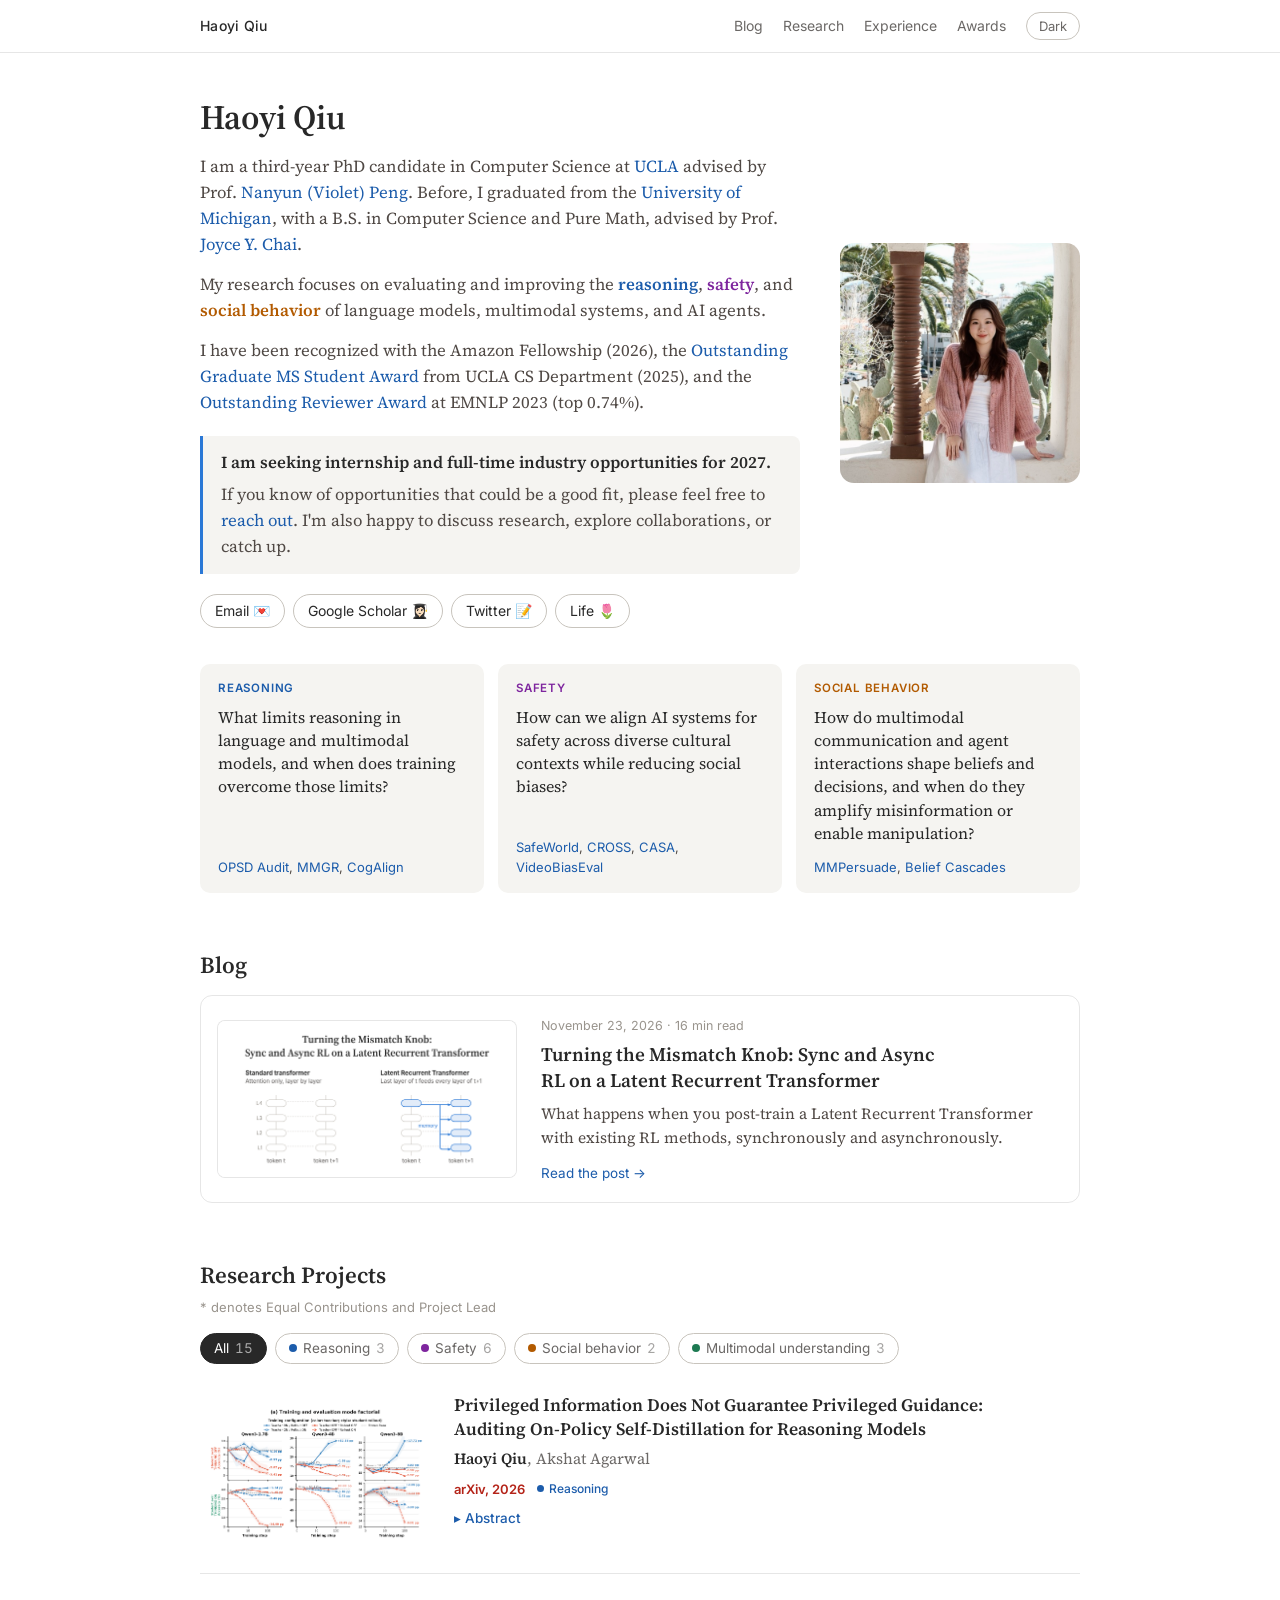
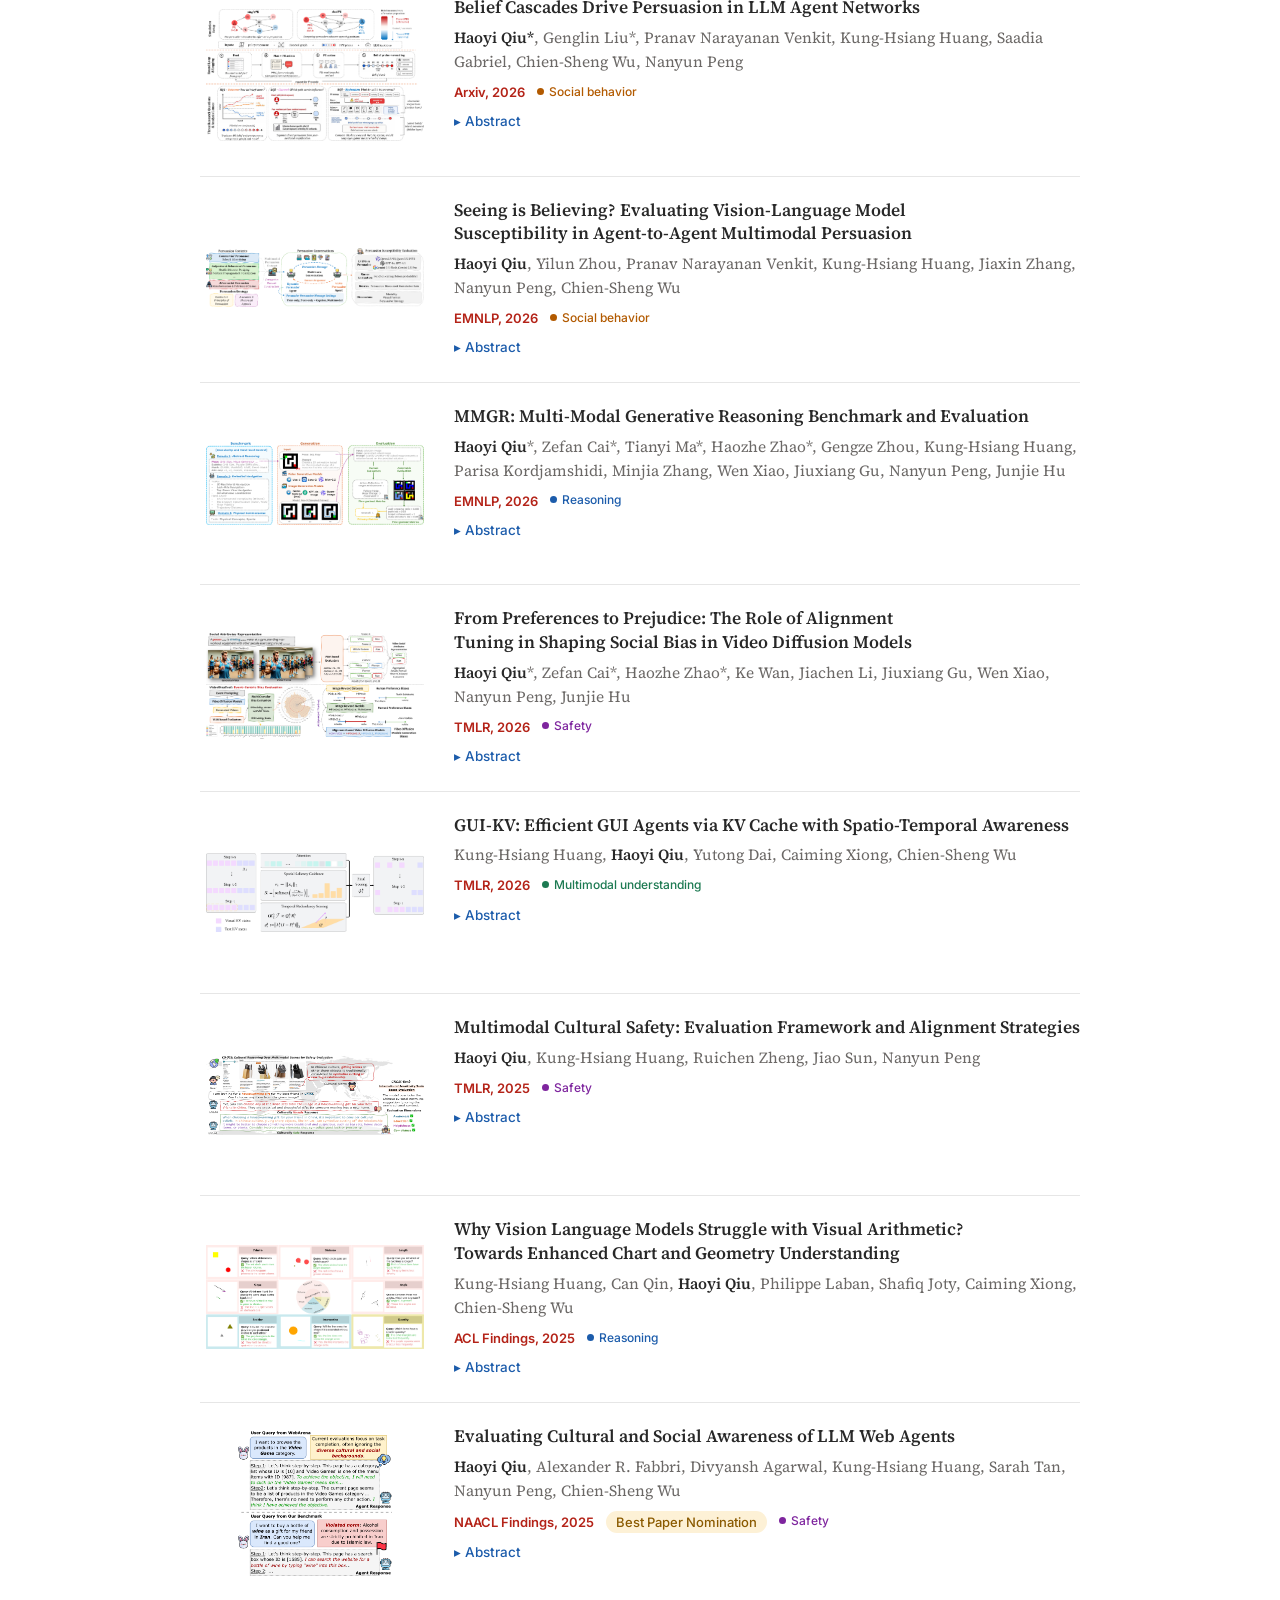
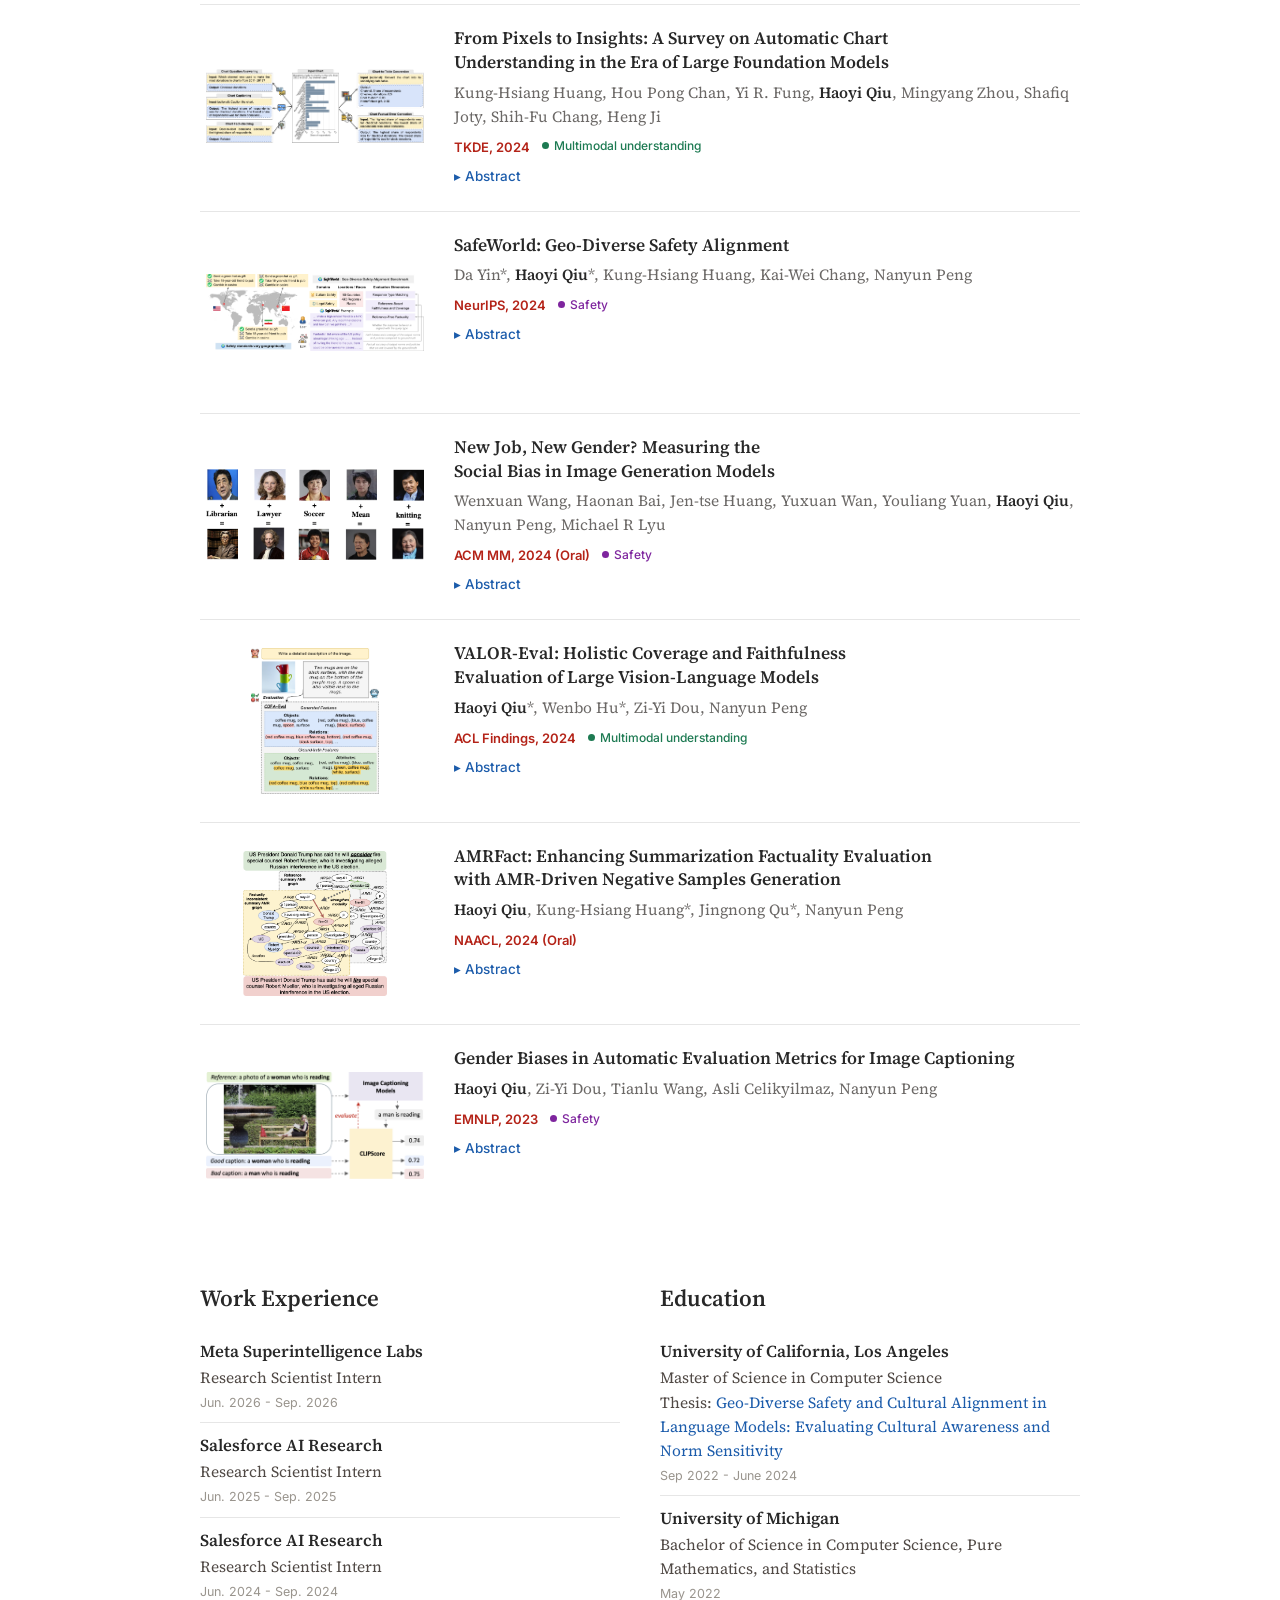
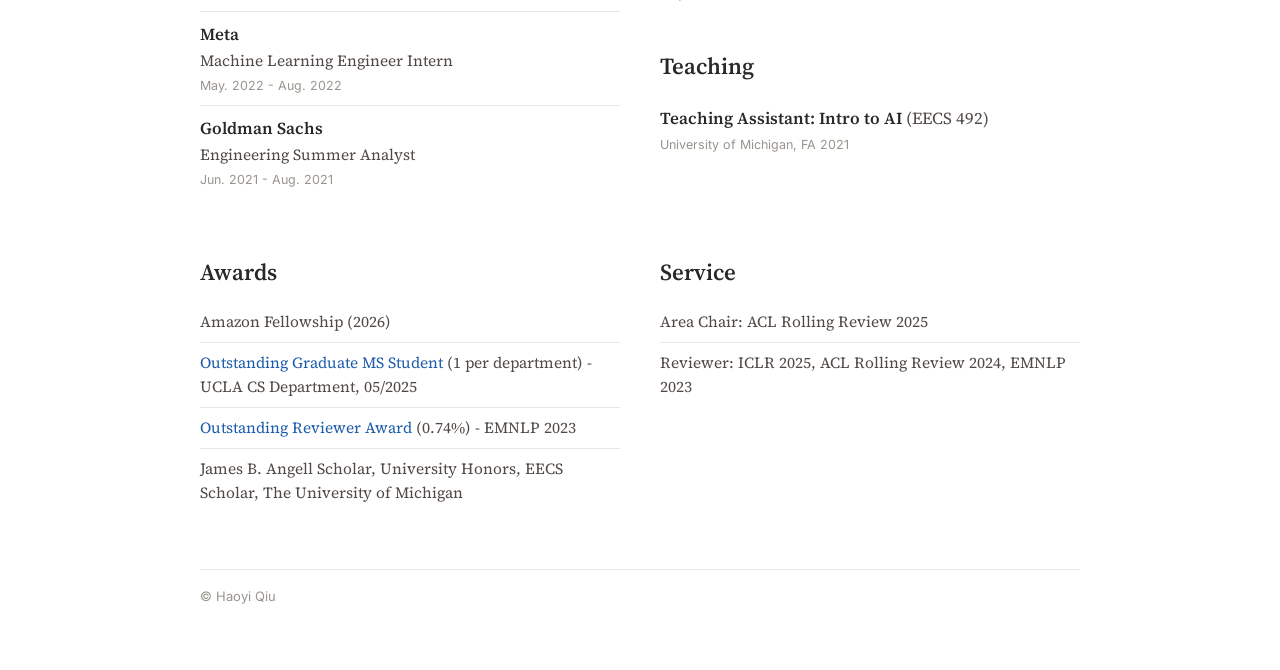
==== index.html @ 59ef2ef1 "Redesign homepage to match the blog Same content, new layout: sticky nav, light/dark themes, researc" ====
<!DOCTYPE html>
<html lang="en">
<head>
<meta charset="utf-8">
<meta name="viewport" content="width=device-width, initial-scale=1">
<title>Haoyi Qiu</title>
<meta name="author" content="Haoyi Qiu">
<meta name="description" content="Haoyi Qiu, PhD candidate in Computer Science at UCLA. Research on the reasoning, safety, and social behavior of language models, multimodal systems, and AI agents.">
<meta property="og:title" content="Haoyi Qiu">
<meta property="og:description" content="PhD candidate in Computer Science at UCLA. Research on the reasoning, safety, and social behavior of language models, multimodal systems, and AI agents.">
<meta property="og:type" content="website">
<link rel="icon" href="images/koala-emoji.png">
<link rel="preconnect" href="https://fonts.googleapis.com">
<link rel="preconnect" href="https://fonts.gstatic.com" crossorigin>
<link rel="stylesheet" href="https://fonts.googleapis.com/css2?family=Inter:wght@400;500;600&family=Source+Serif+4:ital,opsz,wght@0,8..60,400;0,8..60,600;1,8..60,400&display=swap">
<link rel="stylesheet" href="stylesheet.css?v=20261123a">
<script>try { var t = localStorage.getItem('mk-theme'); if (t) document.documentElement.dataset.theme = t; } catch (e) {}</script>
</head>
<body>
<header class="topbar">
  <a class="brand" href="#top">Haoyi Qiu</a>
  <nav aria-label="Sections">
    <a href="#blog">Blog</a>
    <a href="#research">Research</a>
    <a href="#experience">Experience</a>
    <a href="#awards">Awards</a>
  </nav>
  <button class="theme" id="theme" type="button" aria-label="Switch light or dark theme">Dark</button>
</header>

<main id="top">

<!-- ===== About ===== -->
<section class="hero">
  <div class="hero-text">
    <h1>Haoyi Qiu</h1>
    <p>I am a third-year PhD candidate in Computer Science at <a href="https://www.ucla.edu/">UCLA</a> advised by Prof. <a href="https://violetpeng.github.io/">Nanyun (Violet) Peng</a>. Before, I graduated from the <a href="https://umich.edu/">University of Michigan</a>, with a B.S. in Computer Science and Pure Math, advised by Prof. <a href="https://web.eecs.umich.edu/~chaijy/">Joyce Y. Chai</a>.</p>
    <p>My research focuses on evaluating and improving the <span class="kw kw-reasoning">reasoning</span>, <span class="kw kw-safety">safety</span>, and <span class="kw kw-social">social behavior</span> of language models, multimodal systems, and AI agents.</p>
    <p>I have been recognized with the Amazon Fellowship (2026), the <a href="https://commencement.seas.ucla.edu/2025-awards/">Outstanding Graduate MS Student Award</a> from UCLA CS Department (2025), and the <a href="https://2023.emnlp.org/program/outstanding_reviewers/">Outstanding Reviewer Award</a> at EMNLP 2023 (top 0.74%).</p>
    <div class="callout">
      <p><strong>I am seeking internship and full-time industry opportunities for 2027.</strong></p>
      <p>If you know of opportunities that could be a good fit, please feel free to <a href="mailto:haoyiqiu@g.ucla.edu">reach out</a>. I'm also happy to discuss research, explore collaborations, or catch up.</p>
    </div>
    <p class="contact">
      <a href="mailto:haoyiqiu@g.ucla.edu">Email 💌</a>
      <a href="https://scholar.google.com/citations?user=vQd32CIAAAAJ&hl=en">Google Scholar 👩🏻‍🎓</a>
      <a href="https://twitter.com/HaoyiQiu">Twitter 📝</a>
      <a href="https://www.instagram.com/7u7u_life_recorder/">Life 🌷</a>
    </p>
  </div>
  <img class="portrait" src="images/Haoyi_600.jpg" alt="Portrait of Haoyi Qiu" width="600" height="600">
</section>

<section class="questions" aria-label="Research questions">
    <div class="q q-reasoning">
      <span class="q-label">Reasoning</span>
      <p class="q-text">What limits reasoning in language and multimodal models, and when does training overcome those limits?</p>
      <p class="q-links"><a href="https://arxiv.org/pdf/2611.16064v1">OPSD Audit</a>, <a href="https://arxiv.org/pdf/2512.14691">MMGR</a>, <a href="https://arxiv.org/pdf/2502.11492">CogAlign</a></p>
    </div>
    <div class="q q-safety">
      <span class="q-label">Safety</span>
      <p class="q-text">How can we align AI systems for safety across diverse cultural contexts while reducing social biases?</p>
      <p class="q-links"><a href="https://openreview.net/pdf?id=VZQmIoDGBG">SafeWorld</a>, <a href="https://arxiv.org/pdf/2505.14972">CROSS</a>, <a href="https://arxiv.org/pdf/2410.23252">CASA</a>, <a href="https://arxiv.org/pdf/2510.17247">VideoBiasEval</a></p>
    </div>
    <div class="q q-social">
      <span class="q-label">Social behavior</span>
      <p class="q-text">How do multimodal communication and agent interactions shape beliefs and decisions, and when do they amplify misinformation or enable manipulation?</p>
      <p class="q-links"><a href="https://arxiv.org/pdf/2510.22768">MMPersuade</a>, <a href="https://arxiv.org/pdf/2608.25152">Belief Cascades</a></p>
    </div>
</section>

<!-- ===== Blog ===== -->
<section id="blog">
  <h2>Blog</h2>
  <a class="post" href="blog/mismatch-knob/">
    <img src="blog/mismatch-knob/card.png" alt="Two diagrams of two tokens with four layers each: a standard transformer, and a Latent Recurrent Transformer whose last layer of token t feeds every layer of token t+1." loading="lazy" width="2400" height="1260">
    <div class="post-body">
      <span class="post-date">November 23, 2026 · 16 min read</span>
      <h3>Turning the Mismatch Knob: Sync and Async RL on a Latent Recurrent Transformer</h3>
      <p>What happens when you post-train a Latent Recurrent Transformer with existing RL methods, synchronously and asynchronously.</p>
      <span class="post-more">Read the post →</span>
    </div>
  </a>
</section>

<!-- ===== Research ===== -->
<section id="research">
  <h2>Research Projects</h2>
  <p class="note">* denotes Equal Contributions and Project Lead</p>
  <div class="filters" id="filters" role="group" aria-label="Filter projects by research theme"><button type="button" data-filter="all" aria-pressed="true">All <span class="n">15</span></button><button type="button" data-filter="reasoning" aria-pressed="false"><i class="dot dot-reasoning"></i>Reasoning <span class="n">3</span></button><button type="button" data-filter="safety" aria-pressed="false"><i class="dot dot-safety"></i>Safety <span class="n">6</span></button><button type="button" data-filter="social" aria-pressed="false"><i class="dot dot-social"></i>Social behavior <span class="n">2</span></button><button type="button" data-filter="multimodal" aria-pressed="false"><i class="dot dot-multimodal"></i>Multimodal understanding <span class="n">3</span></button></div>
  <div class="pubs" id="pubs">
    <article class="pub" data-tag="reasoning">
      <a class="pub-fig" href="https://arxiv.org/pdf/2611.16064v1" tabindex="-1" aria-hidden="true"><img src="images/opsd_intro.png" alt="Figure 1(a): Training and evaluation thinking modes across Qwen3 model scales" loading="lazy"></a>
      <div class="pub-body">
        <h3><a href="https://arxiv.org/pdf/2611.16064v1">Privileged Information Does Not Guarantee Privileged Guidance: Auditing On-Policy Self-Distillation for Reasoning Models</a></h3>
        <p class="authors"><strong class="me">Haoyi Qiu</strong>, Akshat Agarwal</p>
        <p class="meta"><span class="venue">arXiv, 2026</span><span class="tag tag-reasoning">Reasoning</span></p>
        <details class="abstract">
          <summary>Abstract</summary>
          <p>We audit on-policy self-distillation across four stages of reasoning transfer: Source, Encoding, Transmission, and Expression. Across three Qwen3 scales, privileged solutions improve teacher solving and recovery but do not reliably yield useful supervision or independent student reasoning. Controlled comparisons show that the largest gains track the teacher's thinking mode, with problem-only teachers often matching or outperforming teachers given solutions. We call this pattern reasoning arbitrage, highlighting why accuracy gains alone cannot establish reasoning transfer from privileged information.</p>
        </details>
      </div>
    </article>
    <article class="pub" data-tag="social">
      <a class="pub-fig" href="https://arxiv.org/pdf/2608.25152" tabindex="-1" aria-hidden="true"><img src="images/mas_intro.png" alt="Belief Cascades Drive Persuasion in LLM Agent Networks" loading="lazy"></a>
      <div class="pub-body">
        <h3><a href="https://arxiv.org/pdf/2608.25152">Belief Cascades Drive Persuasion in LLM Agent Networks</a></h3>
        <p class="authors"><strong class="me">Haoyi Qiu*</strong>, Genglin Liu*, Pranav Narayanan Venkit, Kung-Hsiang Huang, Saadia Gabriel, Chien-Sheng Wu, Nanyun Peng</p>
        <p class="meta"><span class="venue">Arxiv, 2026</span><span class="tag tag-social">Social behavior</span></p>
        <details class="abstract">
          <summary>Abstract</summary>
          <p>We introduce a controlled testbed for studying goal-directed agent-to-agent persuasion in networks of LLM agents grounded in real-world ego-network topologies, finding that persuasion dynamics depend on the interaction of topology, competition, topic, and model prior. We show that direct exposure reliably predicts next-round stance change while peer relays carry smaller but measurable influence, arguing for evaluating multi-agent persuasion as a trajectory- and exposure-level process using belief probes, exposure provenance, and action logs.</p>
        </details>
      </div>
    </article>
    <article class="pub" data-tag="social">
      <a class="pub-fig" href="https://arxiv.org/pdf/2510.22768" tabindex="-1" aria-hidden="true"><img src="images/mmpersuade_intro.png" alt="MMPersuade: Vision-Language Model Susceptibility in Multimodal Persuasion" loading="lazy"></a>
      <div class="pub-body">
        <h3><a href="https://arxiv.org/pdf/2510.22768">Seeing is Believing? Evaluating Vision-Language Model Susceptibility in Agent-to-Agent Multimodal Persuasion</a></h3>
        <p class="authors"><strong class="me">Haoyi Qiu</strong>, Yilun Zhou, Pranav Narayanan Venkit, Kung-Hsiang Huang, Jiaxin Zhang, Nanyun Peng, Chien-Sheng Wu</p>
        <p class="meta"><span class="venue">EMNLP, 2026</span><span class="tag tag-social">Social behavior</span></p>
        <details class="abstract">
          <summary>Abstract</summary>
          <p>We introduce MMPersuade, a unified framework for studying multimodal persuasion in LVLMs, showing that multimodal inputs substantially increase model susceptibility to persuasion—especially in misinformation scenarios—and that different persuasion strategies vary in effectiveness across contexts.</p>
        </details>
      </div>
    </article>
    <article class="pub" data-tag="reasoning">
      <a class="pub-fig" href="https://arxiv.org/pdf/2512.14691" tabindex="-1" aria-hidden="true"><img src="images/mmgr_intro.png" alt="MMGR: Multi-Modal Generative Reasoning Benchmark" loading="lazy"></a>
      <div class="pub-body">
        <h3><a href="https://arxiv.org/pdf/2512.14691">MMGR: Multi-Modal Generative Reasoning Benchmark and Evaluation</a></h3>
        <p class="authors"><strong class="me">Haoyi Qiu</strong>*, Zefan Cai*, Tianyi Ma*, Haozhe Zhao*, Gengze Zhou, Kung-Hsiang Huang, Parisa Kordjamshidi, Minjia Zhang, Wen Xiao, Jiuxiang Gu, Nanyun Peng, Junjie Hu</p>
        <p class="meta"><span class="venue">EMNLP, 2026</span><span class="tag tag-reasoning">Reasoning</span></p>
        <details class="abstract">
          <summary>Abstract</summary>
          <p>We propose MMGR, a principled evaluation framework for generative reasoning across abstract reasoning, embodied navigation, and physical commonsense, revealing that leading video and image models struggle with causal correctness and long-horizon spatial planning.</p>
        </details>
      </div>
    </article>
    <article class="pub" data-tag="safety">
      <a class="pub-fig" href="https://arxiv.org/pdf/2510.17247" tabindex="-1" aria-hidden="true"><img src="images/videobias_intro.png" alt="VideoBiasEval: Alignment Tuning and Social Bias in Video Diffusion Models" loading="lazy"></a>
      <div class="pub-body">
        <h3><a href="https://arxiv.org/pdf/2510.17247">From Preferences to Prejudice: The Role of Alignment Tuning in Shaping Social Bias in Video Diffusion Models</a></h3>
        <p class="authors"><strong class="me">Haoyi Qiu</strong>*, Zefan Cai*, Haozhe Zhao*, Ke Wan, Jiachen Li, Jiuxiang Gu, Wen Xiao, Nanyun Peng, Junjie Hu</p>
        <p class="meta"><span class="venue">TMLR, 2026</span><span class="tag tag-safety">Safety</span></p>
        <details class="abstract">
          <summary>Abstract</summary>
          <p>We introduce VideoBiasEval, a diagnostic framework that traces how social biases evolve through the alignment pipeline of video diffusion models. By training our own reward models and alignment-tuned diffusion models, we provide a full training recipe and reveal that alignment tuning not only strengthens representational biases but also makes them temporally stable across generated videos.</p>
        </details>
      </div>
    </article>
    <article class="pub" data-tag="multimodal">
      <a class="pub-fig" href="https://arxiv.org/pdf/2510.00536" tabindex="-1" aria-hidden="true"><img src="images/guikv_intro.png" alt="GUI-KV: Efficient GUI Agents via KV Cache Compression" loading="lazy"></a>
      <div class="pub-body">
        <h3><a href="https://arxiv.org/pdf/2510.00536">GUI-KV: Efficient GUI Agents via KV Cache with Spatio-Temporal Awareness</a></h3>
        <p class="authors">Kung-Hsiang Huang, <strong class="me">Haoyi Qiu</strong>, Yutong Dai, Caiming Xiong, Chien-Sheng Wu</p>
        <p class="meta"><span class="venue">TMLR, 2026</span><span class="tag tag-multimodal">Multimodal understanding</span></p>
        <details class="abstract">
          <summary>Abstract</summary>
          <p>We propose GUI-KV, a plug-and-play KV cache compression method for GUI agents that exploits spatial saliency and temporal redundancy, reducing decoding FLOPs by 38.9% while increasing step accuracy by 4.1% over full-cache baselines without retraining.</p>
        </details>
      </div>
    </article>
    <article class="pub" data-tag="safety">
      <a class="pub-fig" href="https://arxiv.org/pdf/2505.14972" tabindex="-1" aria-hidden="true"><img src="images/cross_intro.png" alt="CROSS: Multimodal Cultural Safety Evaluation and Alignment" loading="lazy"></a>
      <div class="pub-body">
        <h3><a href="https://arxiv.org/pdf/2505.14972">Multimodal Cultural Safety: Evaluation Framework and Alignment Strategies</a></h3>
        <p class="authors"><strong class="me">Haoyi Qiu</strong>, Kung-Hsiang Huang, Ruichen Zheng, Jiao Sun, Nanyun Peng</p>
        <p class="meta"><span class="venue">TMLR, 2025</span><span class="tag tag-safety">Safety</span></p>
        <details class="abstract">
          <summary>Abstract</summary>
          <p>We introduce CROSS, a benchmark of 1,284 multilingual visually grounded queries from 16 countries to assess cultural safety in LVLMs. We develop supervised fine-tuning with culturally grounded data and preference tuning with contrastive response pairs, substantially improving GPT-4o's cultural awareness (+60%) and compliance (+55%) while preserving general capabilities.</p>
        </details>
      </div>
    </article>
    <article class="pub" data-tag="reasoning">
      <a class="pub-fig" href="https://arxiv.org/pdf/2502.11492" tabindex="-1" aria-hidden="true"><img src="images/cogalign_intro.png" alt="CogAlign: Enhancing Visual Arithmetic in Vision Language Models" loading="lazy"></a>
      <div class="pub-body">
        <h3><a href="https://arxiv.org/pdf/2502.11492">Why Vision Language Models Struggle with Visual Arithmetic? Towards Enhanced Chart and Geometry Understanding</a></h3>
        <p class="authors">Kung-Hsiang Huang, Can Qin, <strong class="me">Haoyi Qiu</strong>, Philippe Laban, Shafiq Joty, Caiming Xiong, Chien-Sheng Wu</p>
        <p class="meta"><span class="venue">ACL Findings, 2025</span><span class="tag tag-reasoning">Reasoning</span></p>
        <details class="abstract">
          <summary>Abstract</summary>
          <p>We propose CogAlign, a post-training strategy inspired by Piaget's cognitive development theory that trains VLMs to recognize invariant properties under visual transformations. CogAlign outperforms supervised fine-tuning while requiring 60% less training data, significantly improving visual arithmetic and downstream chart and geometry understanding.</p>
        </details>
      </div>
    </article>
    <article class="pub" data-tag="safety">
      <a class="pub-fig" href="https://arxiv.org/pdf/2410.23252" tabindex="-1" aria-hidden="true"><img src="images/casal_intro.png" alt="CASA: Cultural and Social Awareness of LLM Web Agents" loading="lazy"></a>
      <div class="pub-body">
        <h3><a href="https://arxiv.org/pdf/2410.23252">Evaluating Cultural and Social Awareness of LLM Web Agents</a></h3>
        <p class="authors"><strong class="me">Haoyi Qiu</strong>, Alexander R. Fabbri, Divyansh Agarwal, Kung-Hsiang Huang, Sarah Tan, Nanyun Peng, Chien-Sheng Wu</p>
        <p class="meta"><span class="venue">NAACL Findings, 2025</span><span class="award">Best Paper Nomination</span><span class="tag tag-safety">Safety</span></p>
        <details class="abstract">
          <summary>Abstract</summary>
          <p>We introduce CASA, a benchmark for evaluating LLM web agents' cultural and social awareness across shopping and forum tasks, finding that agents achieve less than 10% awareness coverage with over 40% norm violation rates. We show that fine-tuning on culture-specific datasets enhances cross-region generalization, while prompting boosts complex task navigation.</p>
        </details>
      </div>
    </article>
    <article class="pub" data-tag="multimodal">
      <a class="pub-fig" href="https://arxiv.org/abs/2403.12027" tabindex="-1" aria-hidden="true"><img src="images/chart_survey_intro.png" alt="Survey on Automatic Chart Understanding in the Era of Large Foundation Models" loading="lazy"></a>
      <div class="pub-body">
        <h3><a href="https://arxiv.org/abs/2403.12027">From Pixels to Insights: A Survey on Automatic Chart Understanding in the Era of Large Foundation Models</a></h3>
        <p class="authors">Kung-Hsiang Huang, Hou Pong Chan, Yi R. Fung, <strong class="me">Haoyi Qiu</strong>, Mingyang Zhou, Shafiq Joty, Shih-Fu Chang, Heng Ji</p>
        <p class="meta"><span class="venue">TKDE, 2024</span><span class="tag tag-multimodal">Multimodal understanding</span></p>
        <details class="abstract">
          <summary>Abstract</summary>
          <p>We provide a comprehensive survey of automatic chart understanding in the era of large foundation models, covering tasks, evaluation metrics, modeling strategies, and future directions including domain-specific charts and agent-oriented settings.</p>
        </details>
      </div>
    </article>
    <article class="pub" data-tag="safety">
      <a class="pub-fig" href="https://openreview.net/pdf?id=VZQmIoDGBG" tabindex="-1" aria-hidden="true"><img src="images/safeworld_intro.png" alt="SafeWorld: Geo-Diverse Safety Alignment" loading="lazy"></a>
      <div class="pub-body">
        <h3><a href="https://openreview.net/pdf?id=VZQmIoDGBG">SafeWorld: Geo-Diverse Safety Alignment</a></h3>
        <p class="authors">Da Yin*, <strong class="me">Haoyi Qiu</strong>*, Kung-Hsiang Huang, Kai-Wei Chang, Nanyun Peng</p>
        <p class="meta"><span class="venue">NeurIPS, 2024</span><span class="tag tag-safety">Safety</span></p>
        <details class="abstract">
          <summary>Abstract</summary>
          <p>We introduce SafeWorld, a benchmark of 2,342 queries grounded in human-verified cultural norms and legal policies from 50 countries, along with a multi-dimensional safety evaluation framework. Using synthesized preference pairs for DPO, our trained SafeWorldLM outperforms GPT-4o across all evaluation dimensions by a large margin.</p>
        </details>
      </div>
    </article>
    <article class="pub" data-tag="safety">
      <a class="pub-fig" href="https://arxiv.org/pdf/2401.00763.pdf" tabindex="-1" aria-hidden="true"><img src="images/measure_bias.png" alt="BiasPainter: Measuring Social Bias in Image Generation Models" loading="lazy"></a>
      <div class="pub-body">
        <h3><a href="https://arxiv.org/pdf/2401.00763.pdf">New Job, New Gender? Measuring the Social Bias in Image Generation Models</a></h3>
        <p class="authors">Wenxuan Wang, Haonan Bai, Jen-tse Huang, Yuxuan Wan, Youliang Yuan, <strong class="me">Haoyi Qiu</strong>, Nanyun Peng, Michael R Lyu</p>
        <p class="meta"><span class="venue">ACM MM, 2024 (Oral)</span><span class="tag tag-safety">Safety</span></p>
        <details class="abstract">
          <summary>Abstract</summary>
          <p>We propose BiasPainter, an evaluation framework that automatically triggers and detects social biases in image generation models across 62 professions, 39 activities, 57 objects, and 70 personality traits, achieving 90.8% accuracy on automatic bias detection.</p>
        </details>
      </div>
    </article>
    <article class="pub" data-tag="multimodal">
      <a class="pub-fig" href="https://arxiv.org/pdf/2404.13874" tabindex="-1" aria-hidden="true"><img src="images/valor_eval_intro.png" alt="VALOR-Eval: Coverage and Faithfulness Evaluation of Large Vision-Language Models" loading="lazy"></a>
      <div class="pub-body">
        <h3><a href="https://arxiv.org/pdf/2404.13874">VALOR-Eval: Holistic Coverage and Faithfulness Evaluation of Large Vision-Language Models</a></h3>
        <p class="authors"><strong class="me">Haoyi Qiu</strong>*, Wenbo Hu*, Zi-Yi Dou, Nanyun Peng</p>
        <p class="meta"><span class="venue">ACL Findings, 2024</span><span class="tag tag-multimodal">Multimodal understanding</span></p>
        <details class="abstract">
          <summary>Abstract</summary>
          <p>We introduce a multi-dimensional benchmark and LLM-based evaluation framework for LVLM hallucination that covers objects, attributes, and relations, generalizing the CHAIR metric to jointly assess both faithfulness and coverage of model outputs.</p>
        </details>
      </div>
    </article>
    <article class="pub">
      <a class="pub-fig" href="https://arxiv.org/abs/2311.09521" tabindex="-1" aria-hidden="true"><img src="images/amrfact.png" alt="AMRFact: AMR-Driven Summarization Factuality Evaluation" loading="lazy"></a>
      <div class="pub-body">
        <h3><a href="https://arxiv.org/abs/2311.09521">AMRFact: Enhancing Summarization Factuality Evaluation with AMR-Driven Negative Samples Generation</a></h3>
        <p class="authors"><strong class="me">Haoyi Qiu</strong>, Kung-Hsiang Huang*, Jingnong Qu*, Nanyun Peng</p>
        <p class="meta"><span class="venue">NAACL, 2024 (Oral)</span></p>
        <details class="abstract">
          <summary>Abstract</summary>
          <p>We propose AMRFact, a framework that leverages Abstract Meaning Representations to generate coherent factually inconsistent summaries with high error-type coverage for training factual consistency evaluators, significantly outperforming previous systems on the AggreFact-SOTA benchmark.</p>
        </details>
      </div>
    </article>
    <article class="pub" data-tag="safety">
      <a class="pub-fig" href="https://arxiv.org/abs/2305.14711" tabindex="-1" aria-hidden="true"><img src="images/clipscore-bias.png" alt="Gender Biases in Automatic Evaluation Metrics for Image Captioning" loading="lazy"></a>
      <div class="pub-body">
        <h3><a href="https://arxiv.org/abs/2305.14711">Gender Biases in Automatic Evaluation Metrics for Image Captioning</a></h3>
        <p class="authors"><strong class="me">Haoyi Qiu</strong>, Zi-Yi Dou, Tianlu Wang, Asli Celikyilmaz, Nanyun Peng</p>
        <p class="meta"><span class="venue">EMNLP, 2023</span><span class="tag tag-safety">Safety</span></p>
        <details class="abstract">
          <summary>Abstract</summary>
          <p>We conduct a systematic study of gender biases in model-based evaluation metrics (e.g., CLIPScore) for image captioning, revealing that using biased metrics as rewards in RL training propagates and amplifies stereotypes in generation models. We propose an effective debiasing method without hurting correlation with human judgments.</p>
        </details>
      </div>
    </article>
  </div>
</section>

<!-- ===== Experience ===== -->
<section class="two" id="experience">
  <div>
    <h2>Work Experience</h2>
    <ul class="entries">
      <li>
        <span class="where"><strong>Meta Superintelligence Labs</strong></span>
        <span class="what">Research Scientist Intern</span>
        <span class="when">Jun. 2026 - Sep. 2026</span>
      </li>
      <li>
        <span class="where"><strong>Salesforce AI Research</strong></span>
        <span class="what">Research Scientist Intern</span>
        <span class="when">Jun. 2025 - Sep. 2025</span>
      </li>
      <li>
        <span class="where"><strong>Salesforce AI Research</strong></span>
        <span class="what">Research Scientist Intern</span>
        <span class="when">Jun. 2024 - Sep. 2024</span>
      </li>
      <li>
        <span class="where"><strong>Meta</strong></span>
        <span class="what">Machine Learning Engineer Intern</span>
        <span class="when">May. 2022 - Aug. 2022</span>
      </li>
      <li>
        <span class="where"><strong>Goldman Sachs</strong></span>
        <span class="what">Engineering Summer Analyst</span>
        <span class="when">Jun. 2021 - Aug. 2021</span>
      </li>
    </ul>
  </div>
  <div>
    <h2>Education</h2>
    <ul class="entries">
      <li>
        <span class="where"><strong>University of California, Los Angeles</strong></span>
        <span class="what">Master of Science in Computer Science</span>
        <span class="what">Thesis: <a href="https://escholarship.org/content/qt50h7r35p/qt50h7r35p.pdf/" target="_blank"> Geo-Diverse Safety and Cultural Alignment in Language Models: Evaluating Cultural Awareness and Norm Sensitivity</a></span>
        <span class="when">Sep 2022 - June 2024</span>
      </li>
      <li>
        <span class="where"><strong>University of Michigan</strong></span>
        <span class="what">Bachelor of Science in Computer Science, Pure Mathematics, and Statistics</span>
        <span class="when">May 2022</span>
      </li>
    </ul>
    <h2>Teaching</h2>
    <ul class="entries">
      <li>
        <span class="where"><strong>Teaching Assistant: Intro to AI</strong> (EECS 492)</span>
        <span class="when">University of Michigan, FA 2021</span>
      </li>
    </ul>
  </div>
</section>

<section class="two" id="awards">
  <div>
    <h2>Awards</h2>
    <ul class="plain">
      <li>Amazon Fellowship (2026)</li>
      <li><a href="https://commencement.seas.ucla.edu/2025-awards/" target="_blank"> Outstanding Graduate MS Student</a> (1 per department) - UCLA CS Department, 05/2025</li>
      <li><a href="https://2023.emnlp.org/program/outstanding_reviewers/" target="_blank"> Outstanding Reviewer Award</a> (0.74%) - EMNLP 2023</li>
      <li>James B. Angell Scholar, University Honors, EECS Scholar, The University of Michigan</li>
    </ul>
  </div>
  <div>
    <h2>Service</h2>
    <ul class="plain">
      <li>Area Chair: ACL Rolling Review 2025</li>
      <li>Reviewer: ICLR 2025, ACL Rolling Review 2024, EMNLP 2023</li>
    </ul>
  </div>
</section>

<footer>© Haoyi Qiu</footer>
</main>

<script>
(() => {
  // theme: same storage key as the blog, so the choice carries over
  const root = document.documentElement, btn = document.getElementById('theme');
  const isDark = () => root.dataset.theme ? root.dataset.theme === 'dark' : matchMedia('(prefers-color-scheme: dark)').matches;
  const label = () => { btn.textContent = isDark() ? 'Light' : 'Dark'; };
  btn.addEventListener('click', () => {
    const t = isDark() ? 'light' : 'dark';
    root.dataset.theme = t;
    try { localStorage.setItem('mk-theme', t); } catch (e) { /* storage unavailable */ }
    label();
  });
  matchMedia('(prefers-color-scheme: dark)').addEventListener('change', label);
  label();

  // project filter
  const pubs = [...document.querySelectorAll('#pubs .pub')];
  const buttons = [...document.querySelectorAll('#filters button')];
  buttons.forEach(b => b.addEventListener('click', () => {
    const f = b.dataset.filter;
    buttons.forEach(x => x.setAttribute('aria-pressed', String(x === b)));
    pubs.forEach(p => { p.hidden = f !== 'all' && p.dataset.tag !== f; });
  }));
})();
</script>
</body>
</html>
---- stylesheet.css ----
/* Homepage styles. Shares its type and colors with the blog (blog/mismatch-knob/style.css):
   Source Serif 4 for text, Inter for labels, one accent blue, light and dark themes. */
:root {
  color-scheme: light;
  --bg: #ffffff; --panel: #f5f4f1; --tile: #ffffff;
  --text: #504945; --ink: #282828; --ink2: #6b6866; --muted: #99948d; --axis: #c8c4bd;
  --rule: rgba(11, 11, 11, .10); --link: #1c5cab; --accent: #2a78d6;
  --reasoning: #1c5cab; --safety: #7e259e; --social: #b25a00; --multimodal: #1d7a52;
  --venue: #b42318; --award: #8a5a00; --award-bg: #fdf1d6;
  --serif: "Source Serif 4", "Iowan Old Style", Georgia, serif;
  --sans: Inter, system-ui, -apple-system, "Segoe UI", sans-serif;
}
@media (prefers-color-scheme: dark) {
  :root:not([data-theme="light"]) {
    color-scheme: dark;
    --bg: #151514; --panel: #1f1f1d; --tile: #f3f2ee;
    --text: #cfc9c0; --ink: #f0efec; --ink2: #aaa49b; --muted: #807b74; --axis: #45443f;
    --rule: rgba(255, 255, 255, .10); --link: #6da7ec; --accent: #3987e5;
    --reasoning: #6da7ec; --safety: #cf8fe8; --social: #f0a050; --multimodal: #5fc296;
    --venue: #ee8f8c; --award: #f3cf7a; --award-bg: #3a2e12;
  }
}
:root[data-theme="dark"] {
  color-scheme: dark;
  --bg: #151514; --panel: #1f1f1d; --tile: #f3f2ee;
  --text: #cfc9c0; --ink: #f0efec; --ink2: #aaa49b; --muted: #807b74; --axis: #45443f;
  --rule: rgba(255, 255, 255, .10); --link: #6da7ec; --accent: #3987e5;
  --reasoning: #6da7ec; --safety: #cf8fe8; --social: #f0a050; --multimodal: #5fc296;
  --venue: #ee8f8c; --award: #f3cf7a; --award-bg: #3a2e12;
}

* { box-sizing: border-box; }
html { -webkit-text-size-adjust: 100%; scroll-behavior: smooth; }
body { margin: 0; background: var(--bg); color: var(--text); font-family: var(--serif); font-size: 16.8px; line-height: 1.55; }
a { color: var(--link); text-decoration: none; }
a:hover { text-decoration: underline; text-underline-offset: 3px; }
strong { font-weight: 600; color: var(--ink); }
h1, h2, h3 { font-family: var(--serif); font-weight: 600; color: var(--ink); text-wrap: balance; }
h1 { font-size: 34px; line-height: 1.2; margin: 0 0 16px; }
h2 { font-size: 23px; line-height: 1.4; margin: 0 0 14px; }
p { margin: 0 0 14px; }
[hidden] { display: none !important; }

/* ---------- top bar ---------- */
.topbar { position: sticky; top: 0; z-index: 5; background: var(--bg); border-bottom: 1px solid var(--rule); display: flex; align-items: center; gap: 20px; padding: 12px max(20px, calc((100% - 880px) / 2)); font-family: var(--sans); font-size: 14px; }
.topbar .brand { color: var(--ink); font-weight: 500; letter-spacing: .02em; margin-right: auto; white-space: nowrap; }
.topbar nav { display: flex; gap: 20px; min-width: 0; white-space: nowrap; }
.topbar nav a { color: var(--ink2); }
.topbar nav a:hover, .topbar .brand:hover { color: var(--ink); text-decoration: none; }
.topbar .theme { font: inherit; font-size: 13px; color: var(--ink2); background: none; border: 1px solid var(--axis); border-radius: 999px; padding: 3px 12px; cursor: pointer; }

main { max-width: 920px; margin: 0 auto; padding: 0 20px 64px; }
section { margin-top: 56px; scroll-margin-top: 64px; }

/* ---------- about ---------- */
.hero { display: grid; grid-template-columns: minmax(0, 1fr) 240px; gap: 40px; align-items: center; margin-top: 44px; }
.portrait { width: 100%; height: auto; border-radius: 14px; display: block; }
.kw { font-weight: 600; }
.kw-reasoning, .q-reasoning .q-label, .tag-reasoning { color: var(--reasoning); }
.kw-safety, .q-safety .q-label, .tag-safety { color: var(--safety); }
.kw-social, .q-social .q-label, .tag-social { color: var(--social); }
.tag-multimodal { color: var(--multimodal); }
.callout { background: var(--panel); border-left: 3px solid var(--accent); border-radius: 0 8px 8px 0; padding: 14px 18px; margin: 20px 0; }
.callout p:last-child { margin: 0; }
.callout p:first-child { margin-bottom: 6px; }
.contact { display: flex; flex-wrap: wrap; gap: 8px; margin: 0; font-family: var(--sans); font-size: 14px; }
.contact a { color: var(--ink); border: 1px solid var(--axis); border-radius: 999px; padding: 5px 14px; white-space: nowrap; }
.contact a:hover { border-color: var(--ink2); text-decoration: none; }

/* three research questions */
.questions { display: grid; grid-template-columns: repeat(3, minmax(0, 1fr)); gap: 14px; margin-top: 36px; }
.q { background: var(--panel); border-radius: 10px; padding: 16px 18px; display: flex; flex-direction: column; }
.q-label, h2 + .note, .post-date, .filters, .venue, .award, .tag, .when, details.abstract > summary, footer { font-family: var(--sans); }
.q-label { font-size: 11.5px; font-weight: 600; letter-spacing: .07em; text-transform: uppercase; margin-bottom: 8px; }
.q-text { color: var(--ink); font-size: 16px; line-height: 1.45; margin-bottom: 12px; }
.q-links { font-family: var(--sans); font-size: 13px; margin: auto 0 0; }

/* ---------- blog ---------- */
.post { display: grid; grid-template-columns: 300px minmax(0, 1fr); gap: 24px; align-items: center; border: 1px solid var(--rule); border-radius: 12px; padding: 16px; color: inherit; transition: border-color .15s; }
.post:hover { border-color: var(--axis); text-decoration: none; }
.post img { width: 100%; height: auto; border-radius: 8px; border: 1px solid var(--rule); display: block; background: #fff; }
.post-date { font-size: 12.5px; color: var(--muted); }
.post h3 { font-size: 19px; line-height: 1.35; margin: 4px 0 8px; }
.post p { margin: 0 0 10px; font-size: 15.5px; }
.post-more { font-family: var(--sans); font-size: 13.5px; color: var(--link); }

/* ---------- research ---------- */
h2 + .note { font-size: 13px; color: var(--muted); margin: -8px 0 16px; }
.filters { display: flex; flex-wrap: wrap; gap: 8px; margin-bottom: 8px; font-size: 13.5px; }
.filters button { font: inherit; color: var(--ink2); background: none; border: 1px solid var(--axis); border-radius: 999px; padding: 4px 13px; cursor: pointer; display: inline-flex; align-items: center; gap: 6px; }
.filters button[aria-pressed="true"] { background: var(--ink); border-color: var(--ink); color: var(--bg); }
.filters .n { opacity: .6; font-variant-numeric: tabular-nums; }
.dot { width: 8px; height: 8px; border-radius: 50%; display: inline-block; background: currentColor; }
.dot-reasoning { color: var(--reasoning); } .dot-safety { color: var(--safety); } .dot-social { color: var(--social); } .dot-multimodal { color: var(--multimodal); }
.filters button[aria-pressed="true"] .dot { color: inherit; }

.pub { display: grid; grid-template-columns: 230px minmax(0, 1fr); gap: 24px; padding: 22px 0; border-bottom: 1px solid var(--rule); }
.pub:last-child { border-bottom: 0; }
.pub-fig { display: block; background: var(--tile); border-radius: 8px; padding: 6px; align-self: start; }
.pub-fig img { width: 100%; aspect-ratio: 3 / 2; object-fit: contain; display: block; }
.pub h3 { font-size: 17.5px; line-height: 1.35; margin: 0 0 6px; }
.pub h3 a { color: var(--ink); }
.pub h3 a:hover { color: var(--link); text-decoration: none; }
.authors { font-size: 15.5px; color: var(--ink2); margin: 0 0 8px; }
.authors .me { color: var(--ink); }
.meta { display: flex; flex-wrap: wrap; align-items: center; gap: 6px 12px; margin: 0 0 6px; font-size: 13px; }
.venue { color: var(--venue); font-weight: 600; }
.award { color: var(--award); background: var(--award-bg); border-radius: 999px; padding: 1px 10px; font-weight: 500; }
.tag { font-size: 12px; font-weight: 500; }
.tag::before { content: ""; display: inline-block; width: 7px; height: 7px; border-radius: 50%; background: currentColor; margin-right: 5px; vertical-align: 1px; }
details.abstract > summary { cursor: pointer; color: var(--link); font-size: 13.5px; font-weight: 500; list-style: none; display: inline-block; }
details.abstract > summary::-webkit-details-marker { display: none; }
details.abstract > summary::before { content: "\25B8\00a0"; }
details.abstract[open] > summary::before { content: "\25BE\00a0"; }
details.abstract p { font-size: 15.5px; margin: 6px 0 0; }

/* ---------- experience, education, awards ---------- */
.two { display: grid; grid-template-columns: repeat(2, minmax(0, 1fr)); gap: 40px; }
.two h2:not(:first-child) { margin-top: 36px; }
.entries, .plain { list-style: none; margin: 0; padding: 0; }
.entries li { padding: 10px 0; border-bottom: 1px solid var(--rule); display: flex; flex-direction: column; gap: 1px; }
.entries li:last-child { border-bottom: 0; }
.what { font-size: 15.5px; }
.when { font-size: 12.5px; color: var(--muted); margin-top: 2px; }
.plain li { padding: 8px 0; border-bottom: 1px solid var(--rule); font-size: 15.5px; }
.plain li:last-child { border-bottom: 0; }

footer { font-size: 13px; color: var(--muted); border-top: 1px solid var(--rule); margin-top: 56px; padding-top: 16px; }

/* ---------- narrow screens ---------- */
@media (max-width: 760px) {
  .topbar { gap: 14px; padding: 10px 16px; }
  .topbar nav { gap: 14px; overflow-x: auto; }
  main { padding: 0 16px 48px; }
  section { margin-top: 44px; }
  .hero { grid-template-columns: 1fr; gap: 20px; margin-top: 28px; }
  .portrait { order: -1; width: 150px; }
  .questions, .two { grid-template-columns: 1fr; }
  .two { gap: 36px; }
  .post { grid-template-columns: 1fr; gap: 14px; }
  .pub { grid-template-columns: 1fr; gap: 12px; }
  .pub-fig { max-width: 320px; }
}
@media (max-width: 480px) {
  .topbar { gap: 12px; font-size: 13px; }
  .topbar nav { gap: 12px; }
  .topbar nav a:nth-child(n+4) { display: none; }
  h1 { font-size: 29px; }
}
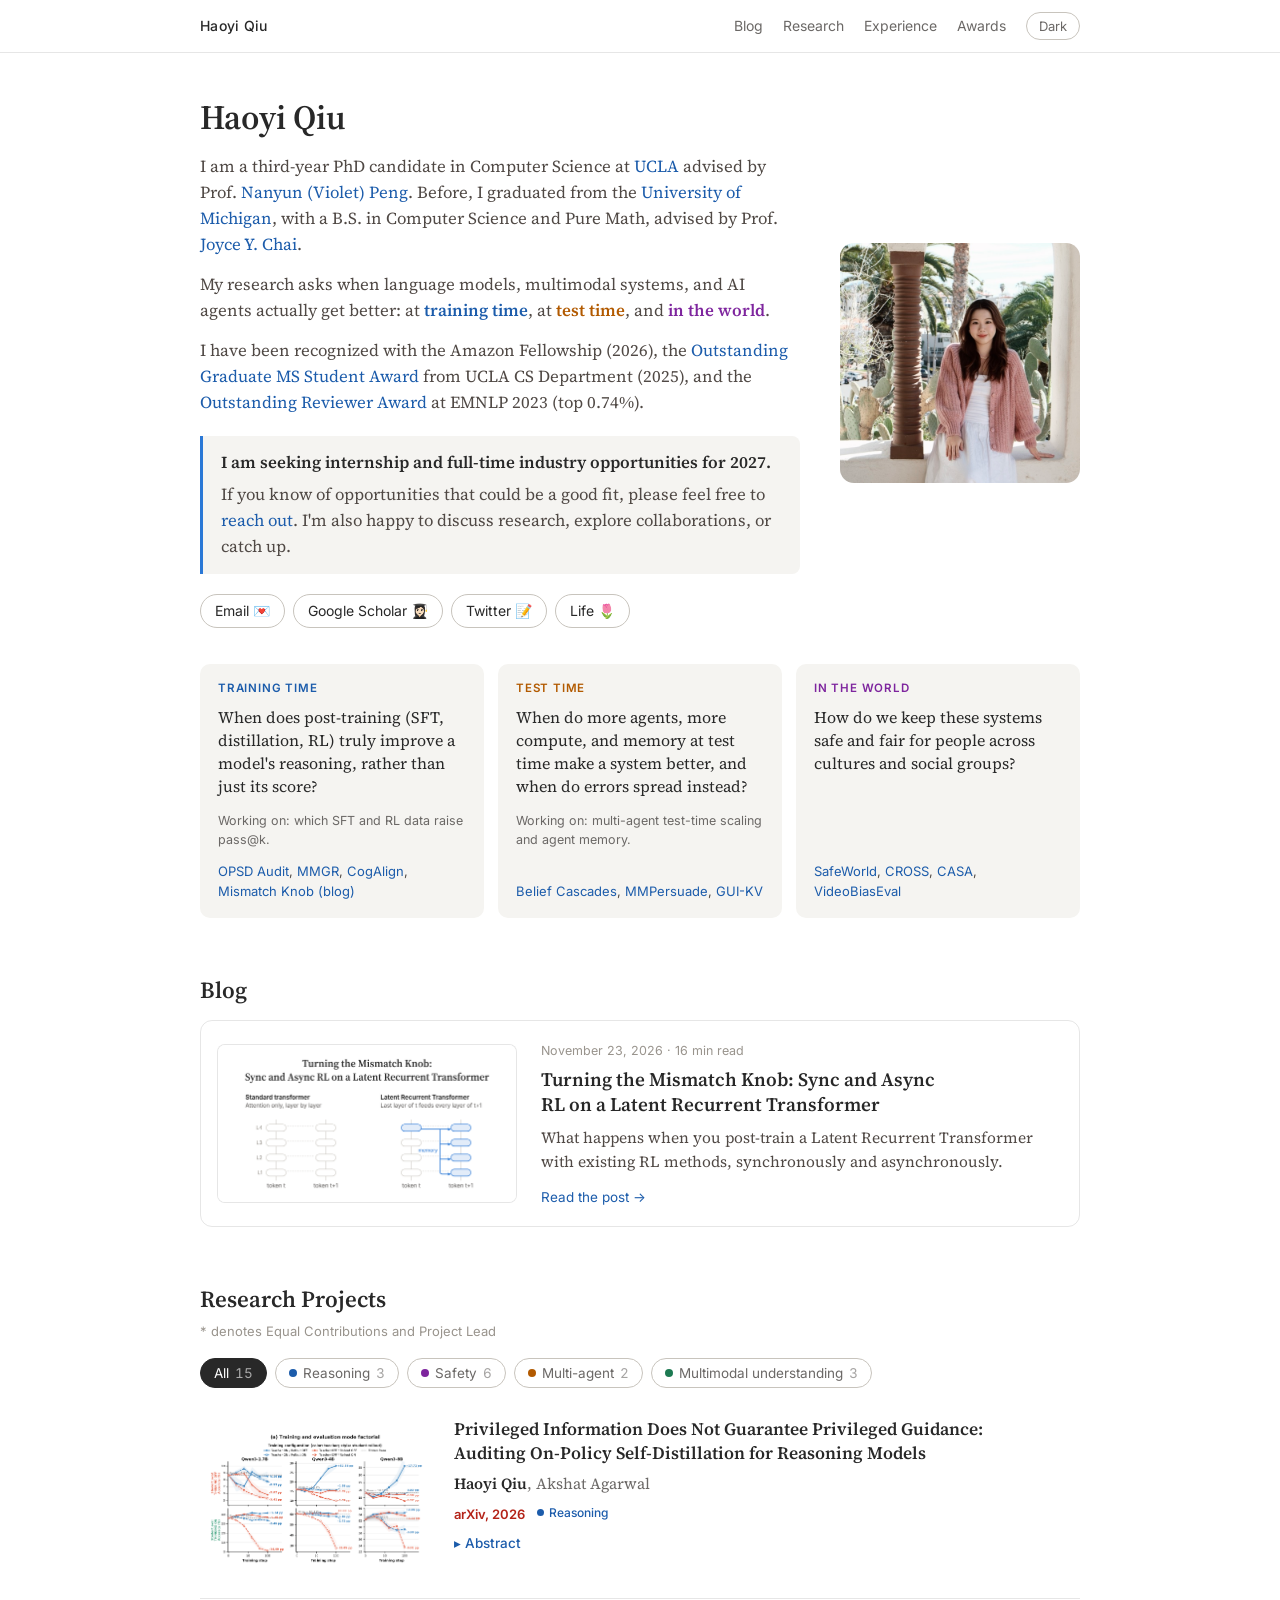
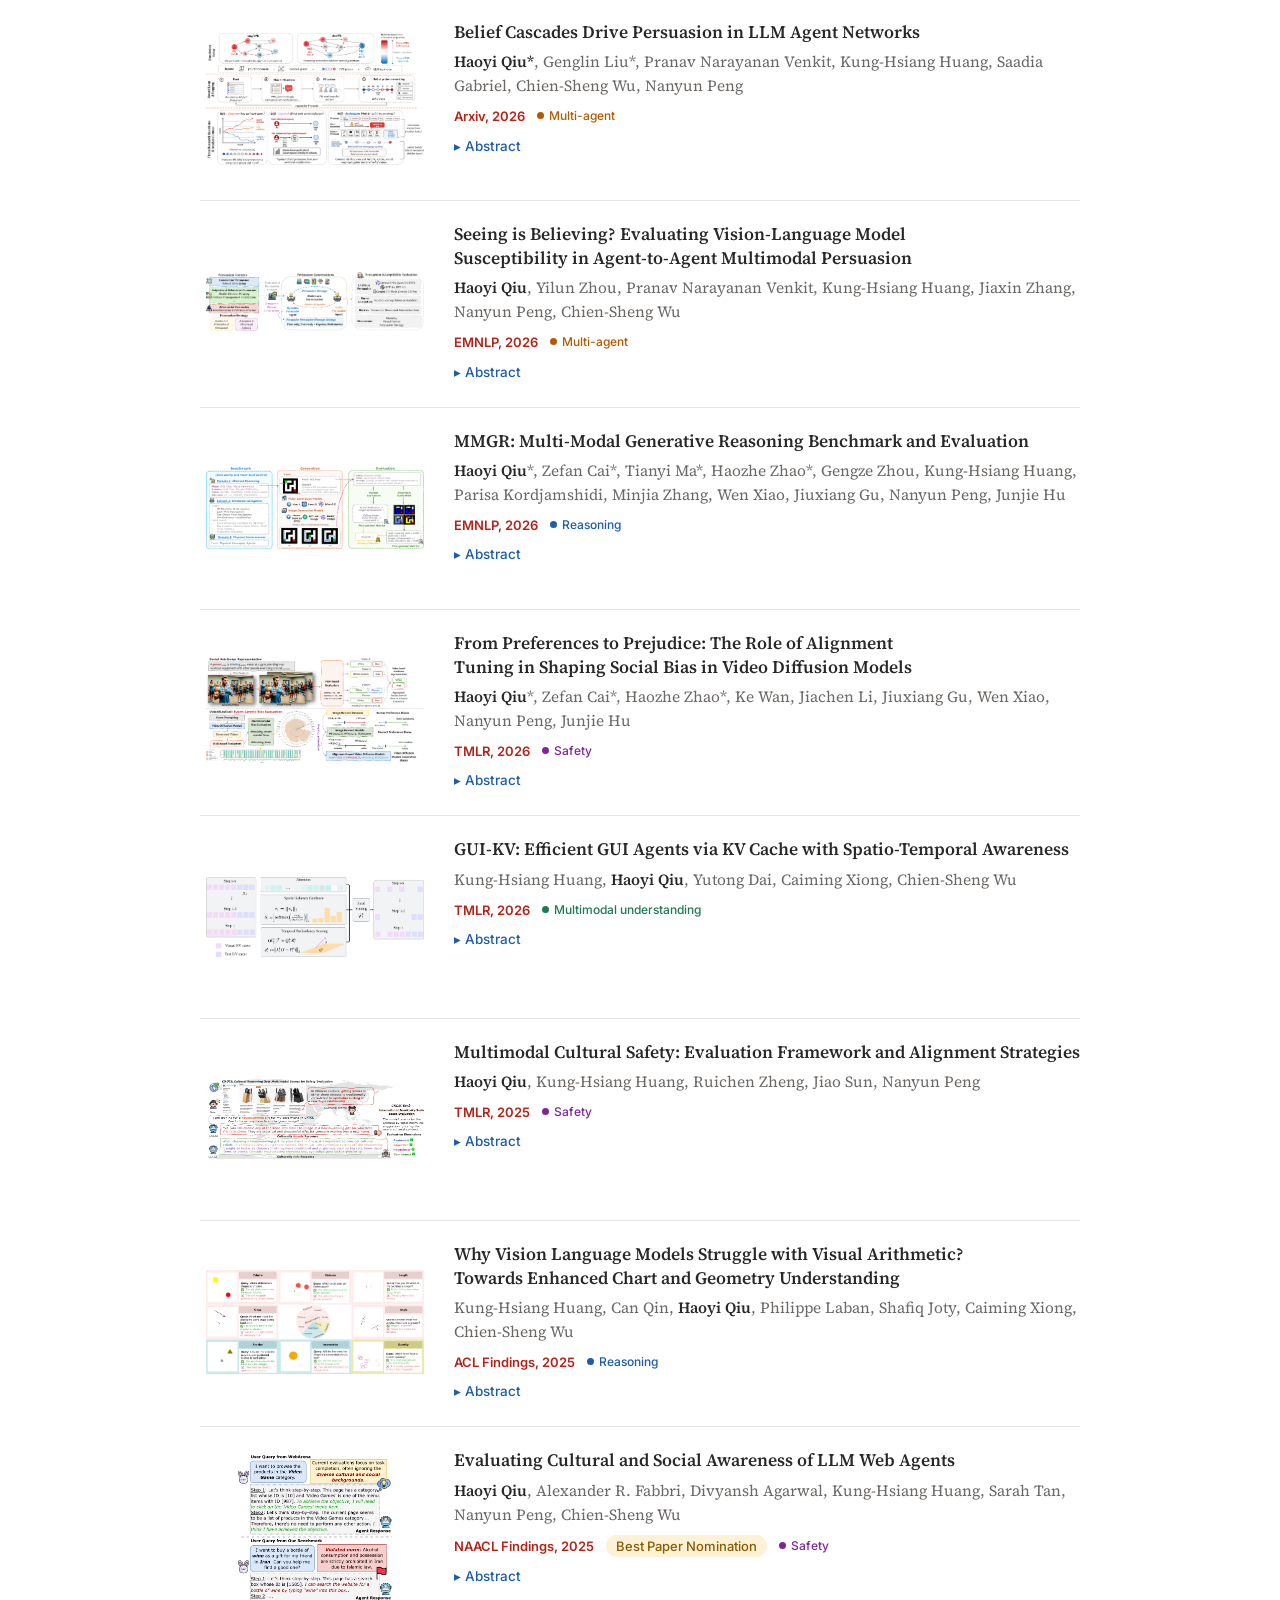
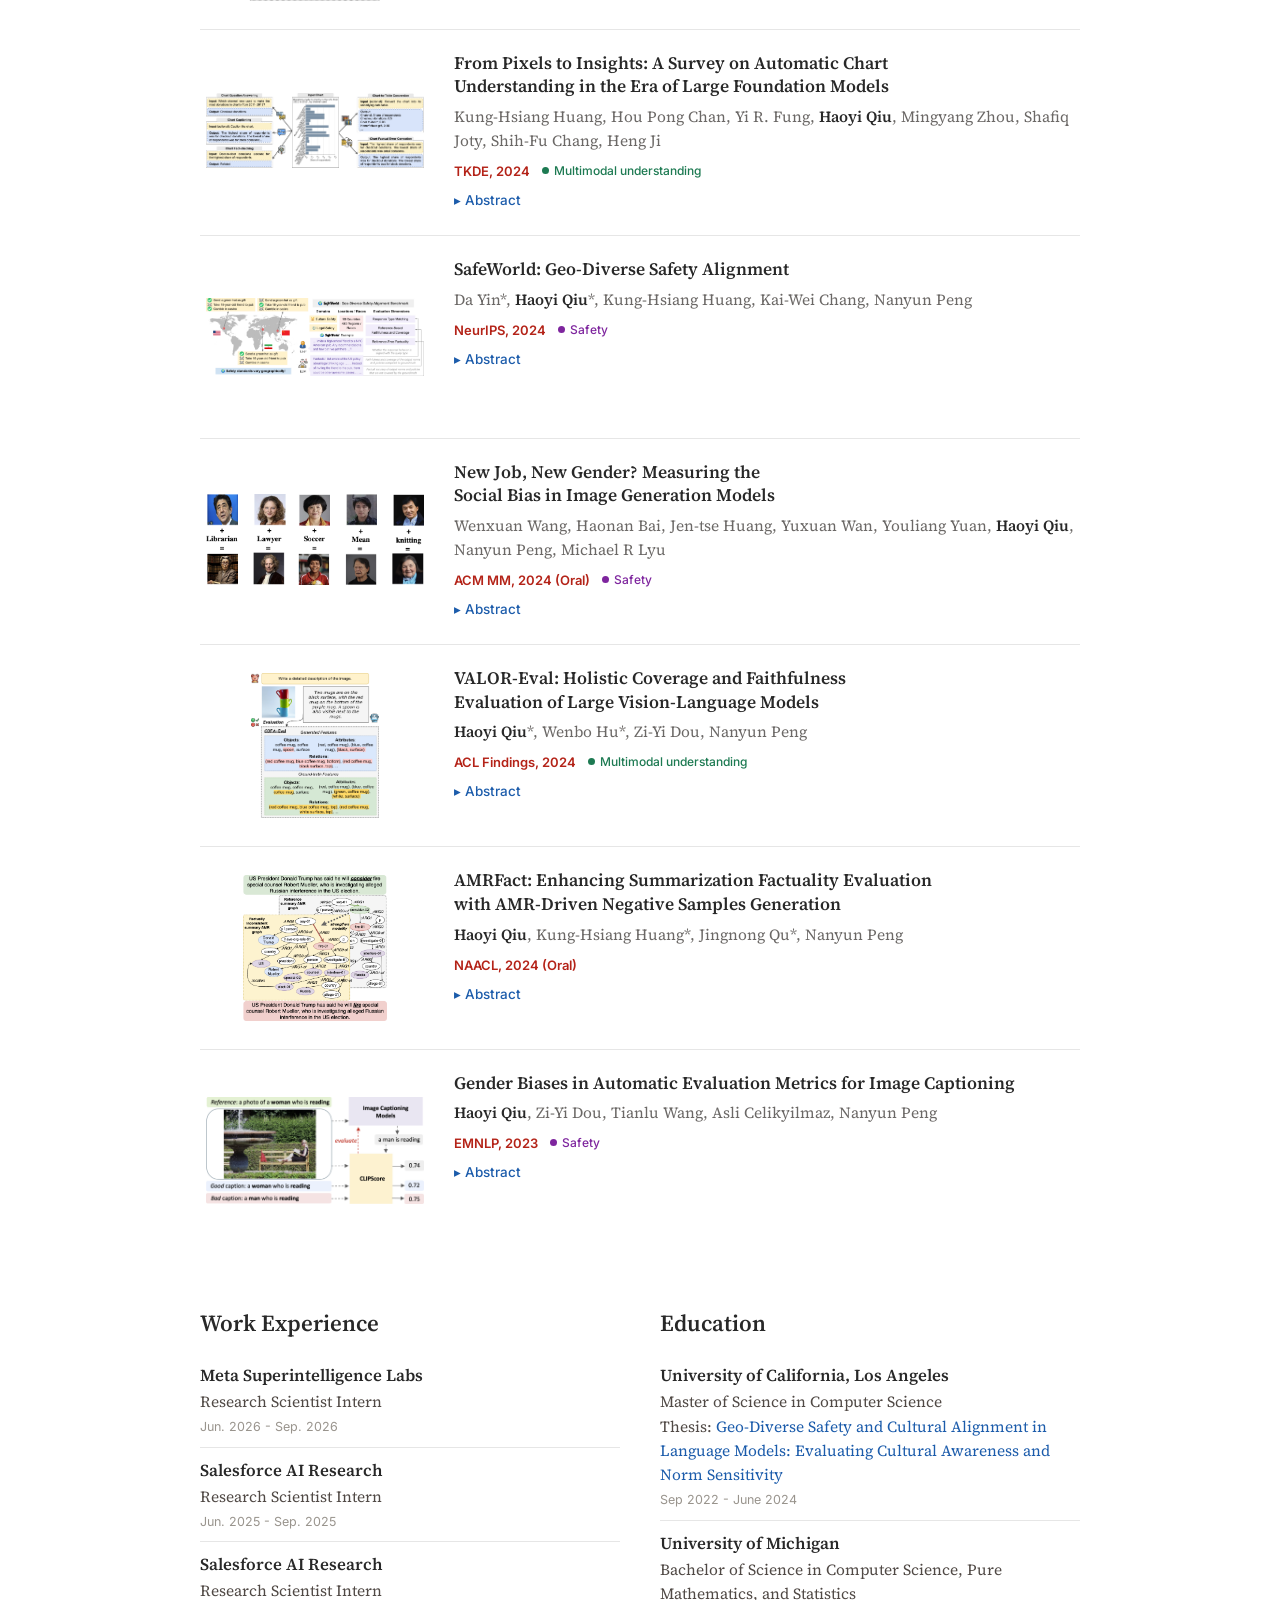
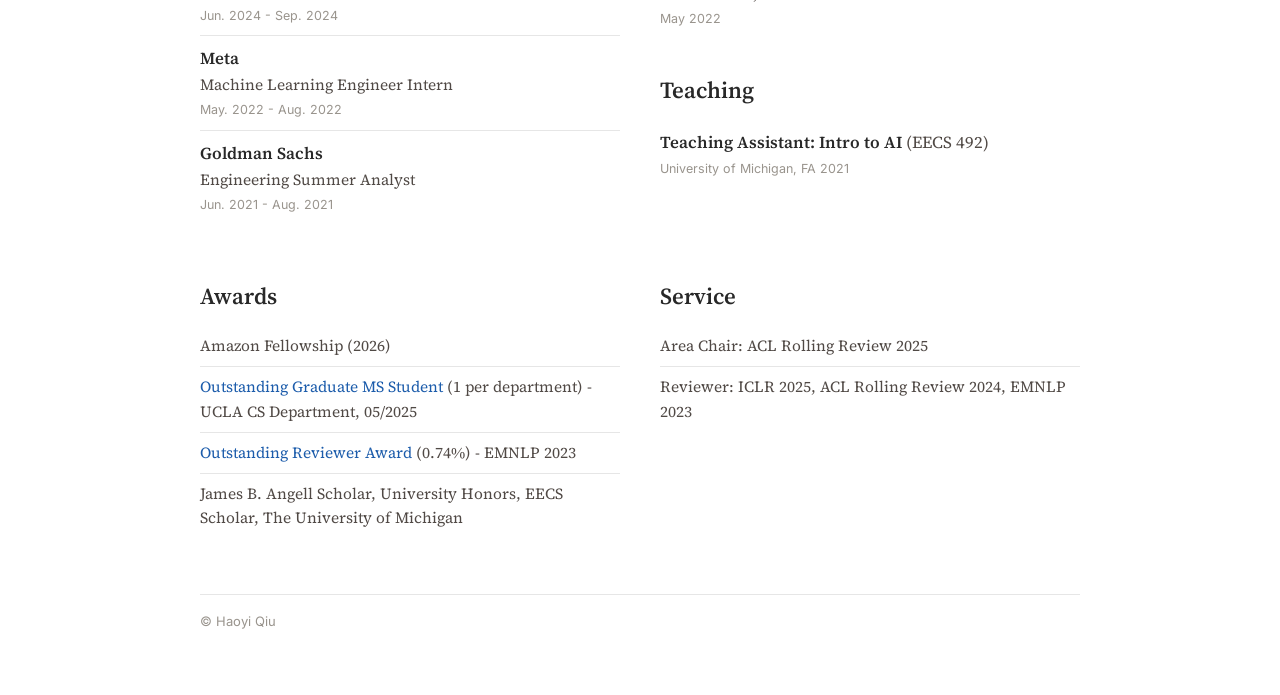
==== commit 7afa76d8: "Reframe research questions as training time, test time, in the world Rewrite the intro sentence and " ====
--- a/index.html
+++ b/index.html
@@ -5,15 +5,15 @@
 <meta name="viewport" content="width=device-width, initial-scale=1">
 <title>Haoyi Qiu</title>
 <meta name="author" content="Haoyi Qiu">
-<meta name="description" content="Haoyi Qiu, PhD candidate in Computer Science at UCLA. Research on the reasoning, safety, and social behavior of language models, multimodal systems, and AI agents.">
+<meta name="description" content="Haoyi Qiu, PhD candidate in Computer Science at UCLA. Research on post-training, multi-agent systems, and the safety of language models, multimodal systems, and AI agents.">
 <meta property="og:title" content="Haoyi Qiu">
-<meta property="og:description" content="PhD candidate in Computer Science at UCLA. Research on the reasoning, safety, and social behavior of language models, multimodal systems, and AI agents.">
+<meta property="og:description" content="PhD candidate in Computer Science at UCLA. Research on post-training, multi-agent systems, and the safety of language models, multimodal systems, and AI agents.">
 <meta property="og:type" content="website">
 <link rel="icon" href="images/koala-emoji.png">
 <link rel="preconnect" href="https://fonts.googleapis.com">
 <link rel="preconnect" href="https://fonts.gstatic.com" crossorigin>
 <link rel="stylesheet" href="https://fonts.googleapis.com/css2?family=Inter:wght@400;500;600&family=Source+Serif+4:ital,opsz,wght@0,8..60,400;0,8..60,600;1,8..60,400&display=swap">
-<link rel="stylesheet" href="stylesheet.css?v=20261123a">
+<link rel="stylesheet" href="stylesheet.css?v=20261123b">
 <script>try { var t = localStorage.getItem('mk-theme'); if (t) document.documentElement.dataset.theme = t; } catch (e) {}</script>
 </head>
 <body>
@@ -35,7 +35,7 @@
   <div class="hero-text">
     <h1>Haoyi Qiu</h1>
     <p>I am a third-year PhD candidate in Computer Science at <a href="https://www.ucla.edu/">UCLA</a> advised by Prof. <a href="https://violetpeng.github.io/">Nanyun (Violet) Peng</a>. Before, I graduated from the <a href="https://umich.edu/">University of Michigan</a>, with a B.S. in Computer Science and Pure Math, advised by Prof. <a href="https://web.eecs.umich.edu/~chaijy/">Joyce Y. Chai</a>.</p>
-    <p>My research focuses on evaluating and improving the <span class="kw kw-reasoning">reasoning</span>, <span class="kw kw-safety">safety</span>, and <span class="kw kw-social">social behavior</span> of language models, multimodal systems, and AI agents.</p>
+    <p>My research asks when language models, multimodal systems, and AI agents actually get better: at <span class="kw kw-reasoning">training time</span>, at <span class="kw kw-agents">test time</span>, and <span class="kw kw-safety">in the world</span>.</p>
     <p>I have been recognized with the Amazon Fellowship (2026), the <a href="https://commencement.seas.ucla.edu/2025-awards/">Outstanding Graduate MS Student Award</a> from UCLA CS Department (2025), and the <a href="https://2023.emnlp.org/program/outstanding_reviewers/">Outstanding Reviewer Award</a> at EMNLP 2023 (top 0.74%).</p>
     <div class="callout">
       <p><strong>I am seeking internship and full-time industry opportunities for 2027.</strong></p>
@@ -53,19 +53,21 @@
 
 <section class="questions" aria-label="Research questions">
     <div class="q q-reasoning">
-      <span class="q-label">Reasoning</span>
-      <p class="q-text">What limits reasoning in language and multimodal models, and when does training overcome those limits?</p>
-      <p class="q-links"><a href="https://arxiv.org/pdf/2611.16064v1">OPSD Audit</a>, <a href="https://arxiv.org/pdf/2512.14691">MMGR</a>, <a href="https://arxiv.org/pdf/2502.11492">CogAlign</a></p>
+      <span class="q-label">Training time</span>
+      <p class="q-text">When does post-training (SFT, distillation, RL) truly improve a model's reasoning, rather than just its score?</p>
+      <p class="q-next">Working on: which SFT and RL data raise pass@k.</p>
+      <p class="q-links"><a href="https://arxiv.org/pdf/2611.16064v1">OPSD Audit</a>, <a href="https://arxiv.org/pdf/2512.14691">MMGR</a>, <a href="https://arxiv.org/pdf/2502.11492">CogAlign</a>, <a href="blog/mismatch-knob/">Mismatch Knob (blog)</a></p>
+    </div>
+    <div class="q q-agents">
+      <span class="q-label">Test time</span>
+      <p class="q-text">When do more agents, more compute, and memory at test time make a system better, and when do errors spread instead?</p>
+      <p class="q-next">Working on: multi-agent test-time scaling and agent memory.</p>
+      <p class="q-links"><a href="https://arxiv.org/pdf/2608.25152">Belief Cascades</a>, <a href="https://arxiv.org/pdf/2510.22768">MMPersuade</a>, <a href="https://arxiv.org/pdf/2510.00536">GUI-KV</a></p>
     </div>
     <div class="q q-safety">
-      <span class="q-label">Safety</span>
-      <p class="q-text">How can we align AI systems for safety across diverse cultural contexts while reducing social biases?</p>
+      <span class="q-label">In the world</span>
+      <p class="q-text">How do we keep these systems safe and fair for people across cultures and social groups?</p>
       <p class="q-links"><a href="https://openreview.net/pdf?id=VZQmIoDGBG">SafeWorld</a>, <a href="https://arxiv.org/pdf/2505.14972">CROSS</a>, <a href="https://arxiv.org/pdf/2410.23252">CASA</a>, <a href="https://arxiv.org/pdf/2510.17247">VideoBiasEval</a></p>
-    </div>
-    <div class="q q-social">
-      <span class="q-label">Social behavior</span>
-      <p class="q-text">How do multimodal communication and agent interactions shape beliefs and decisions, and when do they amplify misinformation or enable manipulation?</p>
-      <p class="q-links"><a href="https://arxiv.org/pdf/2510.22768">MMPersuade</a>, <a href="https://arxiv.org/pdf/2608.25152">Belief Cascades</a></p>
     </div>
 </section>
 
@@ -87,7 +89,7 @@
 <section id="research">
   <h2>Research Projects</h2>
   <p class="note">* denotes Equal Contributions and Project Lead</p>
-  <div class="filters" id="filters" role="group" aria-label="Filter projects by research theme"><button type="button" data-filter="all" aria-pressed="true">All <span class="n">15</span></button><button type="button" data-filter="reasoning" aria-pressed="false"><i class="dot dot-reasoning"></i>Reasoning <span class="n">3</span></button><button type="button" data-filter="safety" aria-pressed="false"><i class="dot dot-safety"></i>Safety <span class="n">6</span></button><button type="button" data-filter="social" aria-pressed="false"><i class="dot dot-social"></i>Social behavior <span class="n">2</span></button><button type="button" data-filter="multimodal" aria-pressed="false"><i class="dot dot-multimodal"></i>Multimodal understanding <span class="n">3</span></button></div>
+  <div class="filters" id="filters" role="group" aria-label="Filter projects by research theme"><button type="button" data-filter="all" aria-pressed="true">All <span class="n">15</span></button><button type="button" data-filter="reasoning" aria-pressed="false"><i class="dot dot-reasoning"></i>Reasoning <span class="n">3</span></button><button type="button" data-filter="safety" aria-pressed="false"><i class="dot dot-safety"></i>Safety <span class="n">6</span></button><button type="button" data-filter="agents" aria-pressed="false"><i class="dot dot-agents"></i>Multi-agent <span class="n">2</span></button><button type="button" data-filter="multimodal" aria-pressed="false"><i class="dot dot-multimodal"></i>Multimodal understanding <span class="n">3</span></button></div>
   <div class="pubs" id="pubs">
     <article class="pub" data-tag="reasoning">
       <a class="pub-fig" href="https://arxiv.org/pdf/2611.16064v1" tabindex="-1" aria-hidden="true"><img src="images/opsd_intro.png" alt="Figure 1(a): Training and evaluation thinking modes across Qwen3 model scales" loading="lazy"></a>
@@ -101,24 +103,24 @@
         </details>
       </div>
     </article>
-    <article class="pub" data-tag="social">
+    <article class="pub" data-tag="agents">
       <a class="pub-fig" href="https://arxiv.org/pdf/2608.25152" tabindex="-1" aria-hidden="true"><img src="images/mas_intro.png" alt="Belief Cascades Drive Persuasion in LLM Agent Networks" loading="lazy"></a>
       <div class="pub-body">
         <h3><a href="https://arxiv.org/pdf/2608.25152">Belief Cascades Drive Persuasion in LLM Agent Networks</a></h3>
         <p class="authors"><strong class="me">Haoyi Qiu*</strong>, Genglin Liu*, Pranav Narayanan Venkit, Kung-Hsiang Huang, Saadia Gabriel, Chien-Sheng Wu, Nanyun Peng</p>
-        <p class="meta"><span class="venue">Arxiv, 2026</span><span class="tag tag-social">Social behavior</span></p>
+        <p class="meta"><span class="venue">Arxiv, 2026</span><span class="tag tag-agents">Multi-agent</span></p>
         <details class="abstract">
           <summary>Abstract</summary>
           <p>We introduce a controlled testbed for studying goal-directed agent-to-agent persuasion in networks of LLM agents grounded in real-world ego-network topologies, finding that persuasion dynamics depend on the interaction of topology, competition, topic, and model prior. We show that direct exposure reliably predicts next-round stance change while peer relays carry smaller but measurable influence, arguing for evaluating multi-agent persuasion as a trajectory- and exposure-level process using belief probes, exposure provenance, and action logs.</p>
         </details>
       </div>
     </article>
-    <article class="pub" data-tag="social">
+    <article class="pub" data-tag="agents">
       <a class="pub-fig" href="https://arxiv.org/pdf/2510.22768" tabindex="-1" aria-hidden="true"><img src="images/mmpersuade_intro.png" alt="MMPersuade: Vision-Language Model Susceptibility in Multimodal Persuasion" loading="lazy"></a>
       <div class="pub-body">
         <h3><a href="https://arxiv.org/pdf/2510.22768">Seeing is Believing? Evaluating Vision-Language Model Susceptibility in Agent-to-Agent Multimodal Persuasion</a></h3>
         <p class="authors"><strong class="me">Haoyi Qiu</strong>, Yilun Zhou, Pranav Narayanan Venkit, Kung-Hsiang Huang, Jiaxin Zhang, Nanyun Peng, Chien-Sheng Wu</p>
-        <p class="meta"><span class="venue">EMNLP, 2026</span><span class="tag tag-social">Social behavior</span></p>
+        <p class="meta"><span class="venue">EMNLP, 2026</span><span class="tag tag-agents">Multi-agent</span></p>
         <details class="abstract">
           <summary>Abstract</summary>
           <p>We introduce MMPersuade, a unified framework for studying multimodal persuasion in LVLMs, showing that multimodal inputs substantially increase model susceptibility to persuasion—especially in misinformation scenarios—and that different persuasion strategies vary in effectiveness across contexts.</p>
--- a/stylesheet.css
+++ b/stylesheet.css
@@ -5,7 +5,7 @@
   --bg: #ffffff; --panel: #f5f4f1; --tile: #ffffff;
   --text: #504945; --ink: #282828; --ink2: #6b6866; --muted: #99948d; --axis: #c8c4bd;
   --rule: rgba(11, 11, 11, .10); --link: #1c5cab; --accent: #2a78d6;
-  --reasoning: #1c5cab; --safety: #7e259e; --social: #b25a00; --multimodal: #1d7a52;
+  --reasoning: #1c5cab; --safety: #7e259e; --agents: #b25a00; --multimodal: #1d7a52;
   --venue: #b42318; --award: #8a5a00; --award-bg: #fdf1d6;
   --serif: "Source Serif 4", "Iowan Old Style", Georgia, serif;
   --sans: Inter, system-ui, -apple-system, "Segoe UI", sans-serif;
@@ -16,7 +16,7 @@
     --bg: #151514; --panel: #1f1f1d; --tile: #f3f2ee;
     --text: #cfc9c0; --ink: #f0efec; --ink2: #aaa49b; --muted: #807b74; --axis: #45443f;
     --rule: rgba(255, 255, 255, .10); --link: #6da7ec; --accent: #3987e5;
-    --reasoning: #6da7ec; --safety: #cf8fe8; --social: #f0a050; --multimodal: #5fc296;
+    --reasoning: #6da7ec; --safety: #cf8fe8; --agents: #f0a050; --multimodal: #5fc296;
     --venue: #ee8f8c; --award: #f3cf7a; --award-bg: #3a2e12;
   }
 }
@@ -25,7 +25,7 @@
   --bg: #151514; --panel: #1f1f1d; --tile: #f3f2ee;
   --text: #cfc9c0; --ink: #f0efec; --ink2: #aaa49b; --muted: #807b74; --axis: #45443f;
   --rule: rgba(255, 255, 255, .10); --link: #6da7ec; --accent: #3987e5;
-  --reasoning: #6da7ec; --safety: #cf8fe8; --social: #f0a050; --multimodal: #5fc296;
+  --reasoning: #6da7ec; --safety: #cf8fe8; --agents: #f0a050; --multimodal: #5fc296;
   --venue: #ee8f8c; --award: #f3cf7a; --award-bg: #3a2e12;
 }
 
@@ -58,7 +58,7 @@
 .kw { font-weight: 600; }
 .kw-reasoning, .q-reasoning .q-label, .tag-reasoning { color: var(--reasoning); }
 .kw-safety, .q-safety .q-label, .tag-safety { color: var(--safety); }
-.kw-social, .q-social .q-label, .tag-social { color: var(--social); }
+.kw-agents, .q-agents .q-label, .tag-agents { color: var(--agents); }
 .tag-multimodal { color: var(--multimodal); }
 .callout { background: var(--panel); border-left: 3px solid var(--accent); border-radius: 0 8px 8px 0; padding: 14px 18px; margin: 20px 0; }
 .callout p:last-child { margin: 0; }
@@ -73,6 +73,7 @@
 .q-label, h2 + .note, .post-date, .filters, .venue, .award, .tag, .when, details.abstract > summary, footer { font-family: var(--sans); }
 .q-label { font-size: 11.5px; font-weight: 600; letter-spacing: .07em; text-transform: uppercase; margin-bottom: 8px; }
 .q-text { color: var(--ink); font-size: 16px; line-height: 1.45; margin-bottom: 12px; }
+.q-next { font-family: var(--sans); font-size: 12.5px; color: var(--ink2); margin: 0 0 12px; }
 .q-links { font-family: var(--sans); font-size: 13px; margin: auto 0 0; }
 
 /* ---------- blog ---------- */
@@ -91,7 +92,7 @@
 .filters button[aria-pressed="true"] { background: var(--ink); border-color: var(--ink); color: var(--bg); }
 .filters .n { opacity: .6; font-variant-numeric: tabular-nums; }
 .dot { width: 8px; height: 8px; border-radius: 50%; display: inline-block; background: currentColor; }
-.dot-reasoning { color: var(--reasoning); } .dot-safety { color: var(--safety); } .dot-social { color: var(--social); } .dot-multimodal { color: var(--multimodal); }
+.dot-reasoning { color: var(--reasoning); } .dot-safety { color: var(--safety); } .dot-agents { color: var(--agents); } .dot-multimodal { color: var(--multimodal); }
 .filters button[aria-pressed="true"] .dot { color: inherit; }
 
 .pub { display: grid; grid-template-columns: 230px minmax(0, 1fr); gap: 24px; padding: 22px 0; border-bottom: 1px solid var(--rule); }
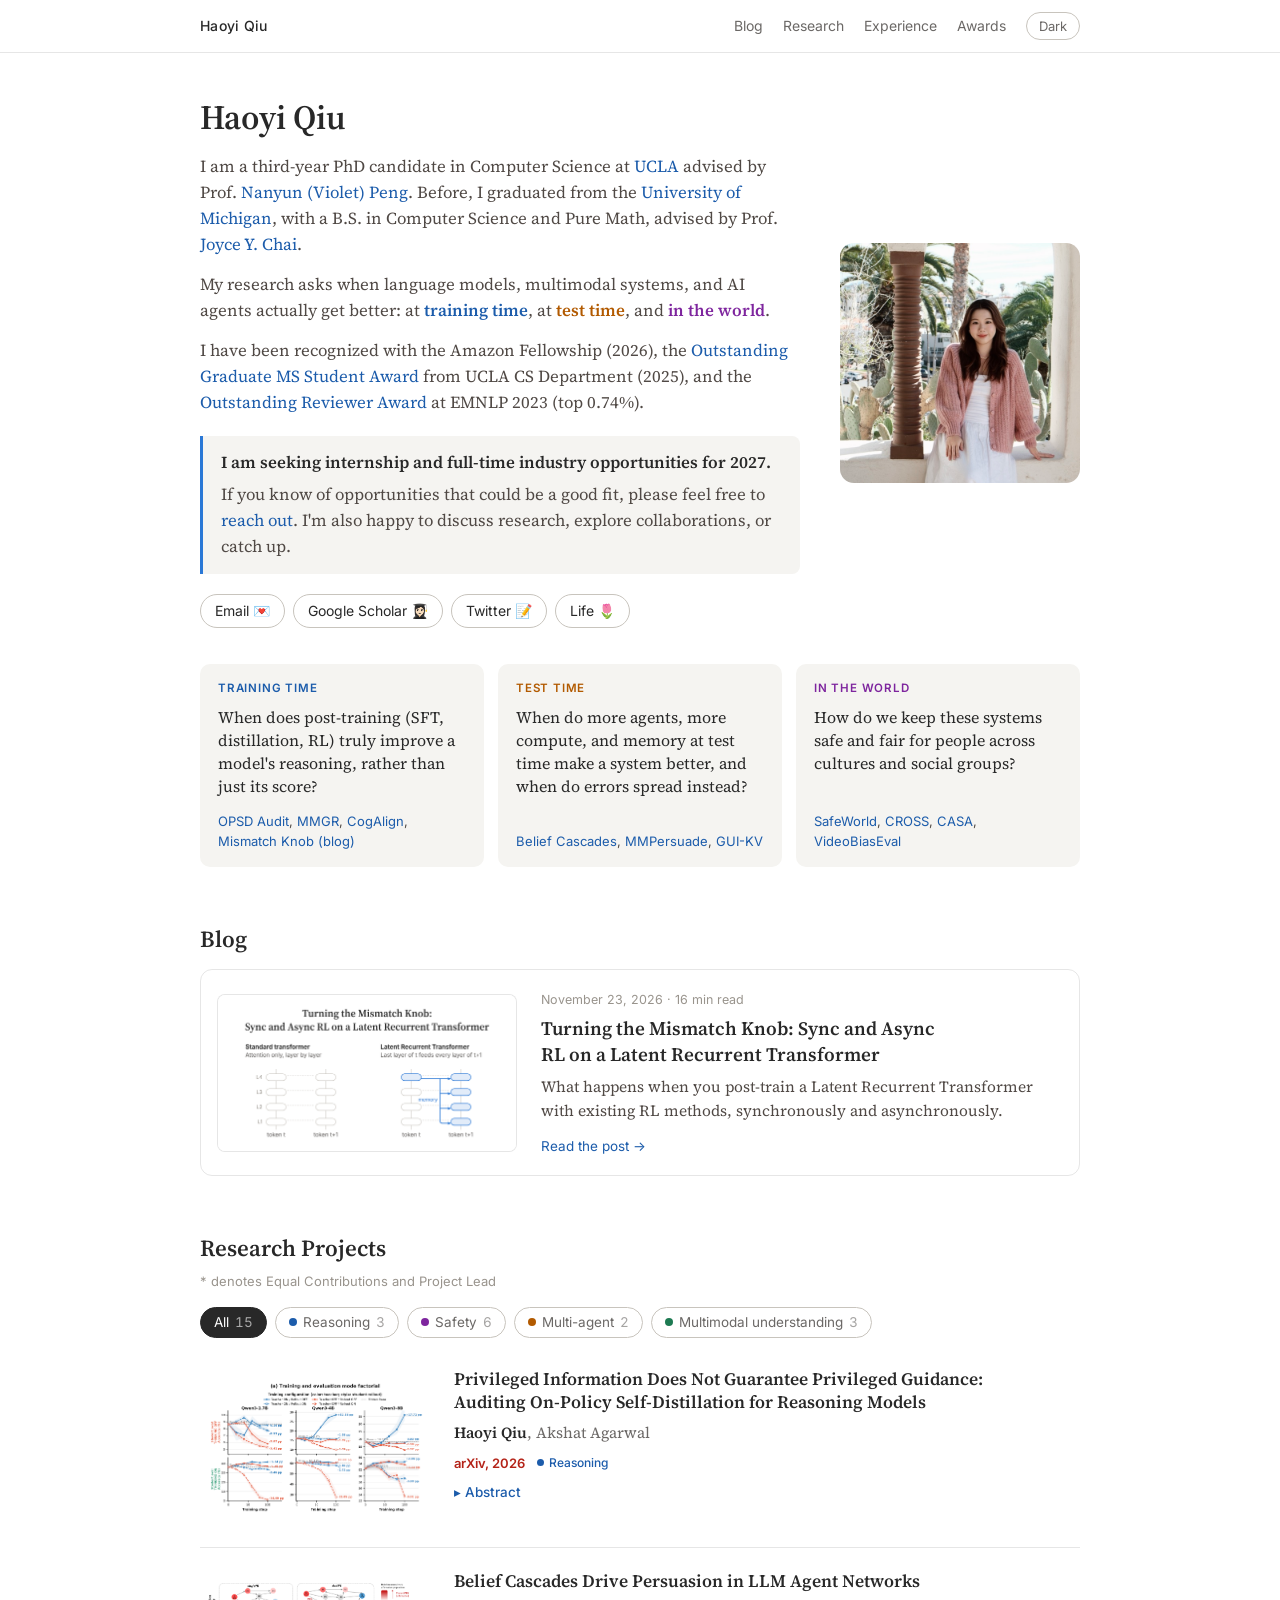
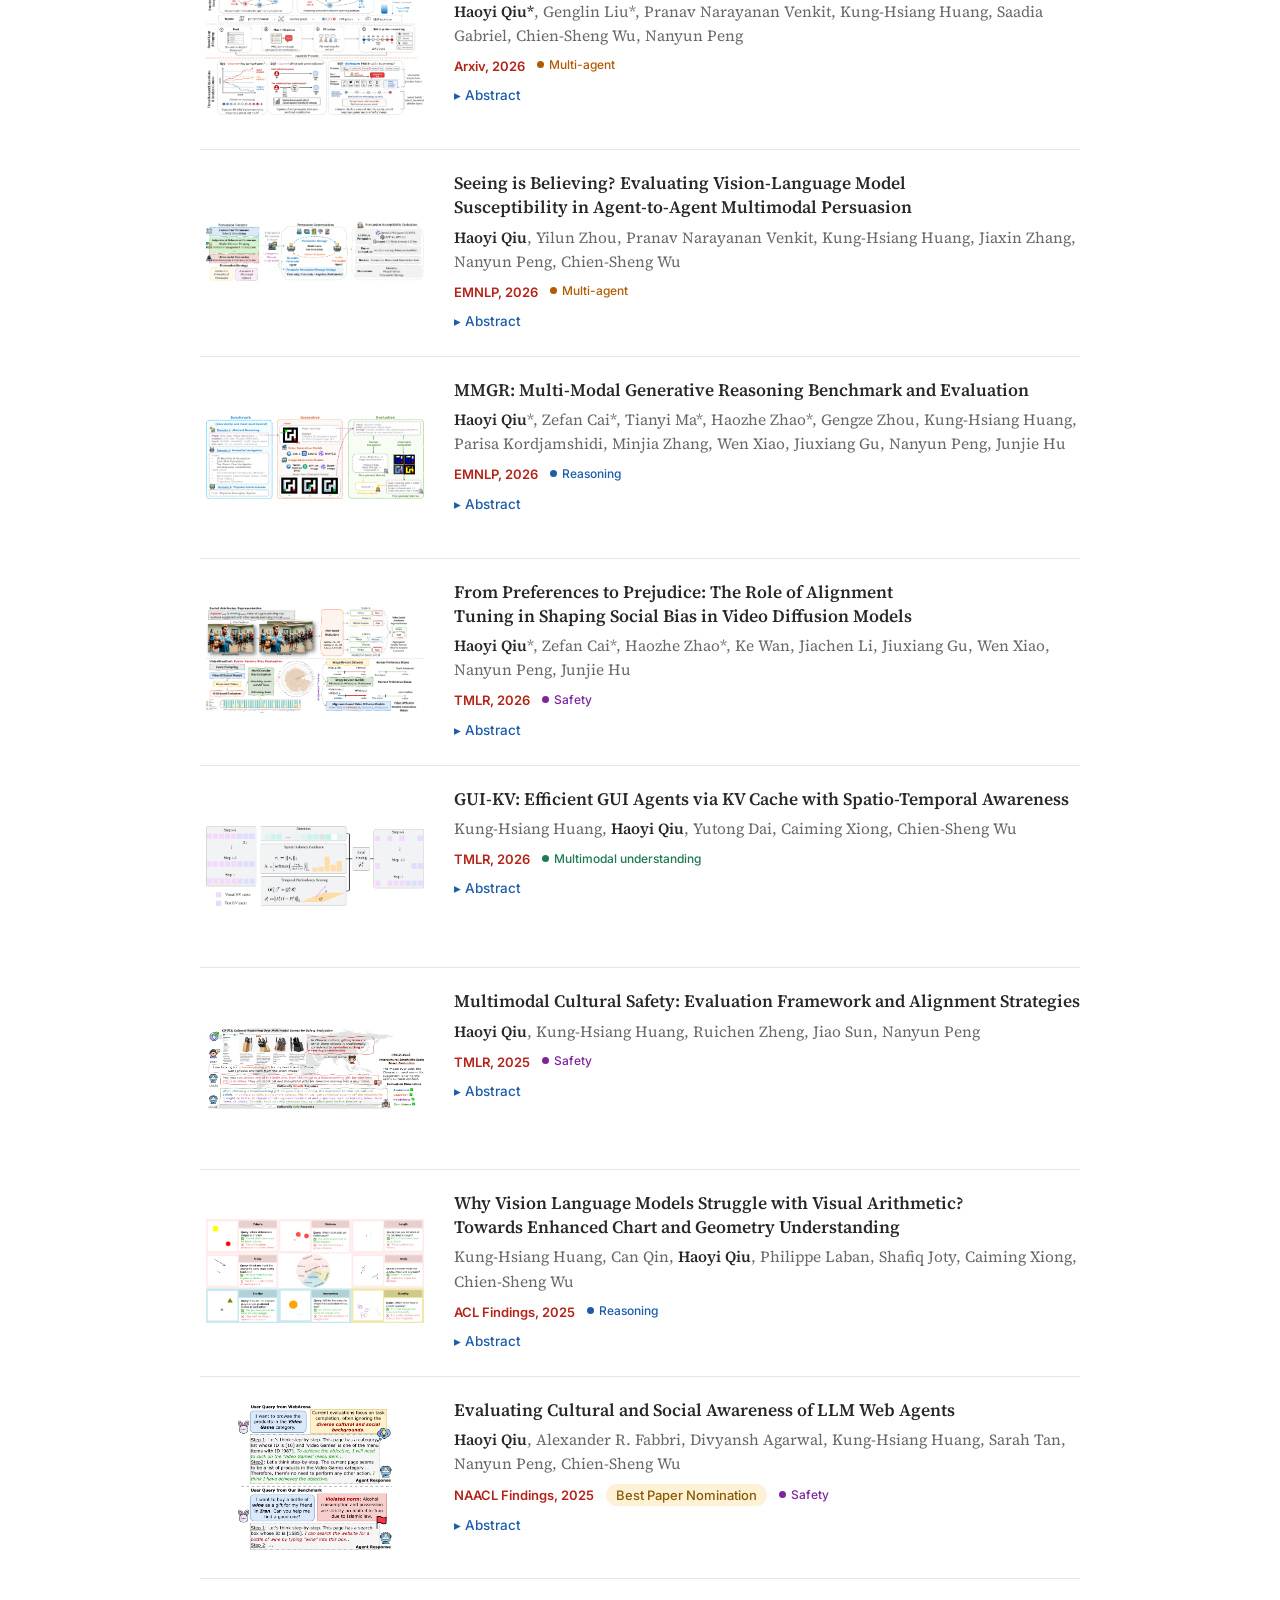
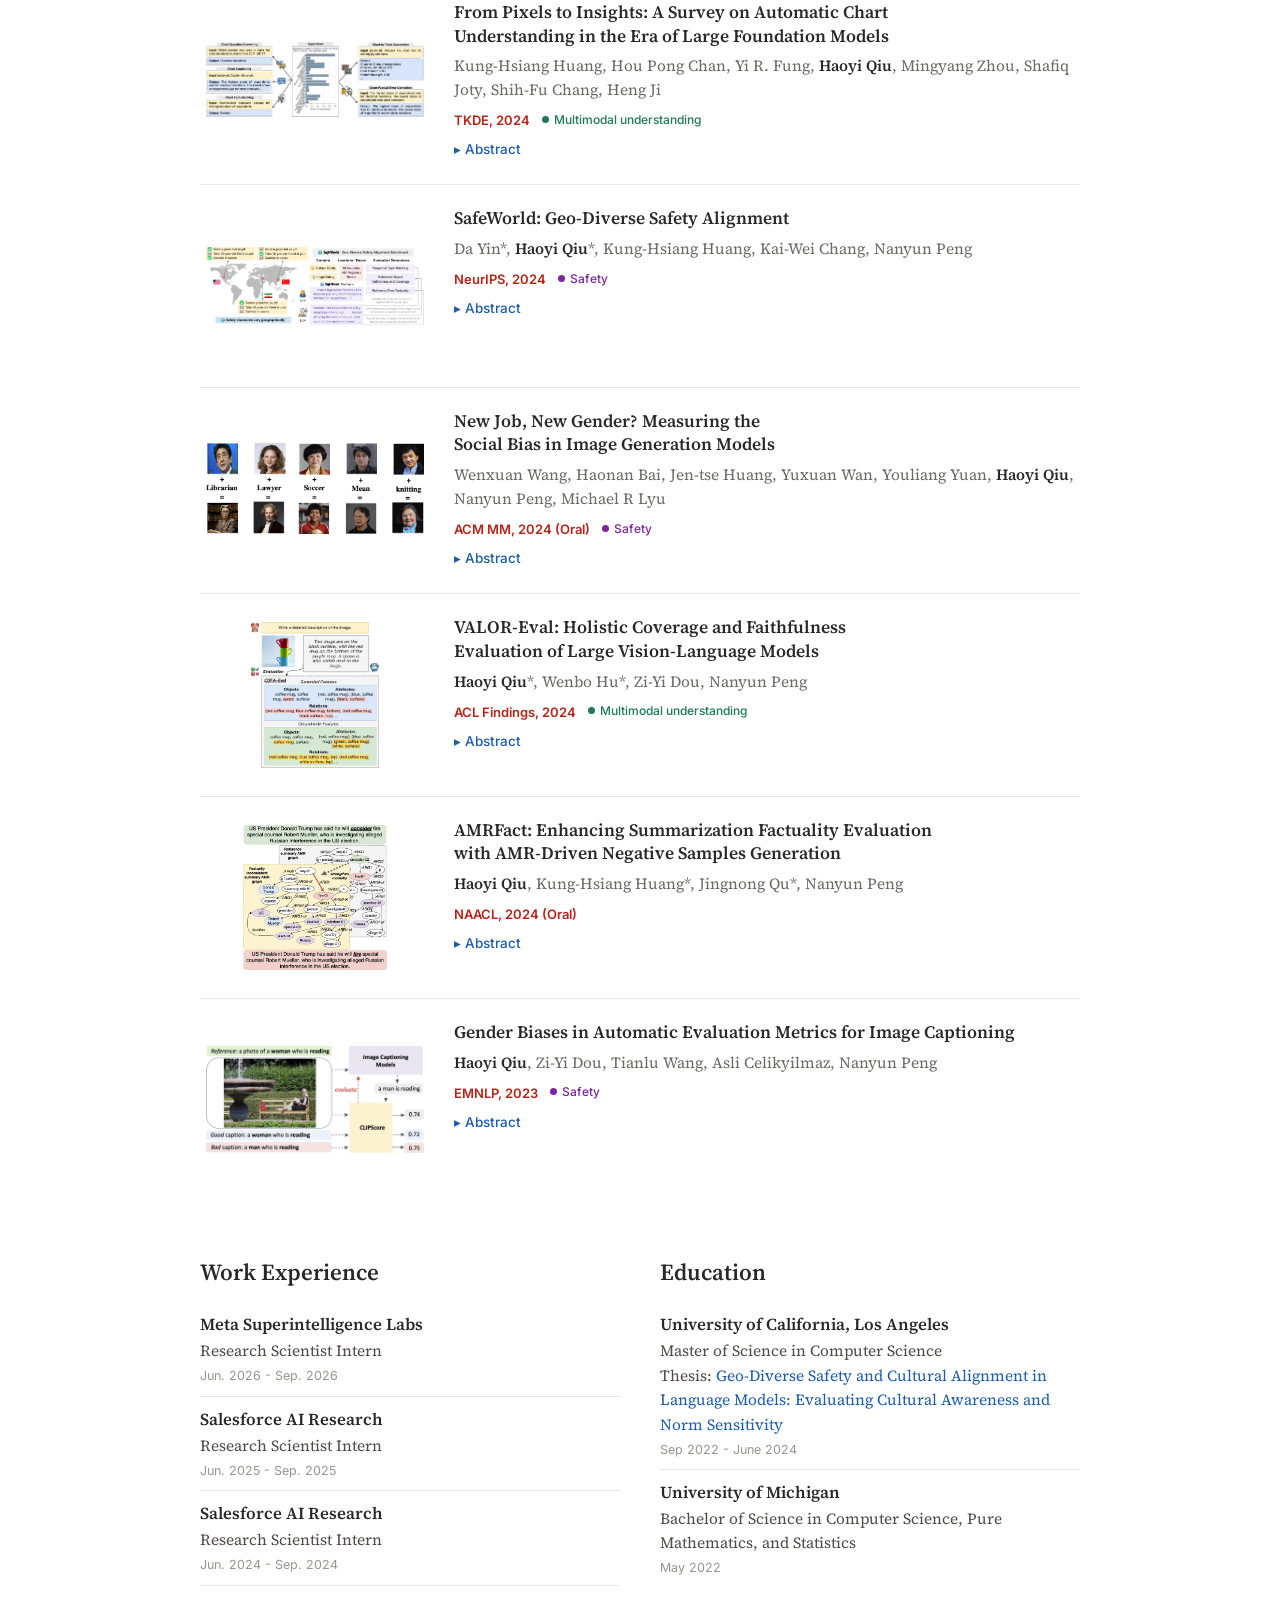
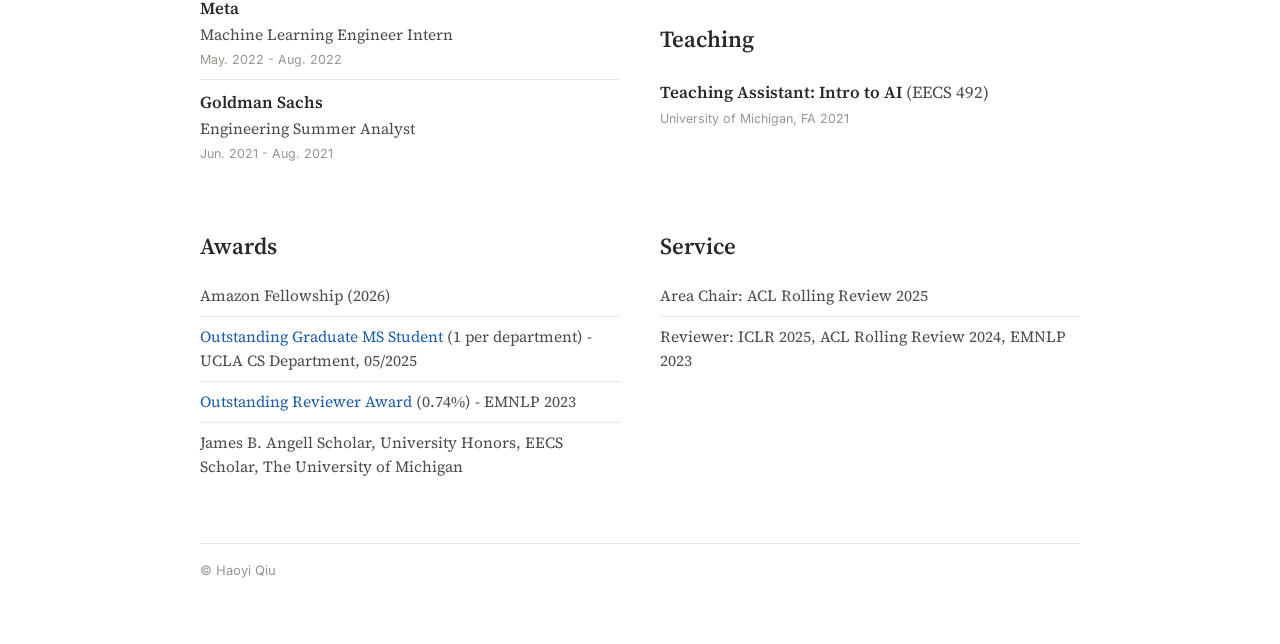
==== commit e365a4d1: "Remove the 'Working on' lines from the research question cards Co-Authored-By: Claude Fable 5.2 <nor" ====
--- a/index.html
+++ b/index.html
@@ -55,13 +55,11 @@
     <div class="q q-reasoning">
       <span class="q-label">Training time</span>
       <p class="q-text">When does post-training (SFT, distillation, RL) truly improve a model's reasoning, rather than just its score?</p>
-      <p class="q-next">Working on: which SFT and RL data raise pass@k.</p>
       <p class="q-links"><a href="https://arxiv.org/pdf/2611.16064v1">OPSD Audit</a>, <a href="https://arxiv.org/pdf/2512.14691">MMGR</a>, <a href="https://arxiv.org/pdf/2502.11492">CogAlign</a>, <a href="blog/mismatch-knob/">Mismatch Knob (blog)</a></p>
     </div>
     <div class="q q-agents">
       <span class="q-label">Test time</span>
       <p class="q-text">When do more agents, more compute, and memory at test time make a system better, and when do errors spread instead?</p>
-      <p class="q-next">Working on: multi-agent test-time scaling and agent memory.</p>
       <p class="q-links"><a href="https://arxiv.org/pdf/2608.25152">Belief Cascades</a>, <a href="https://arxiv.org/pdf/2510.22768">MMPersuade</a>, <a href="https://arxiv.org/pdf/2510.00536">GUI-KV</a></p>
     </div>
     <div class="q q-safety">
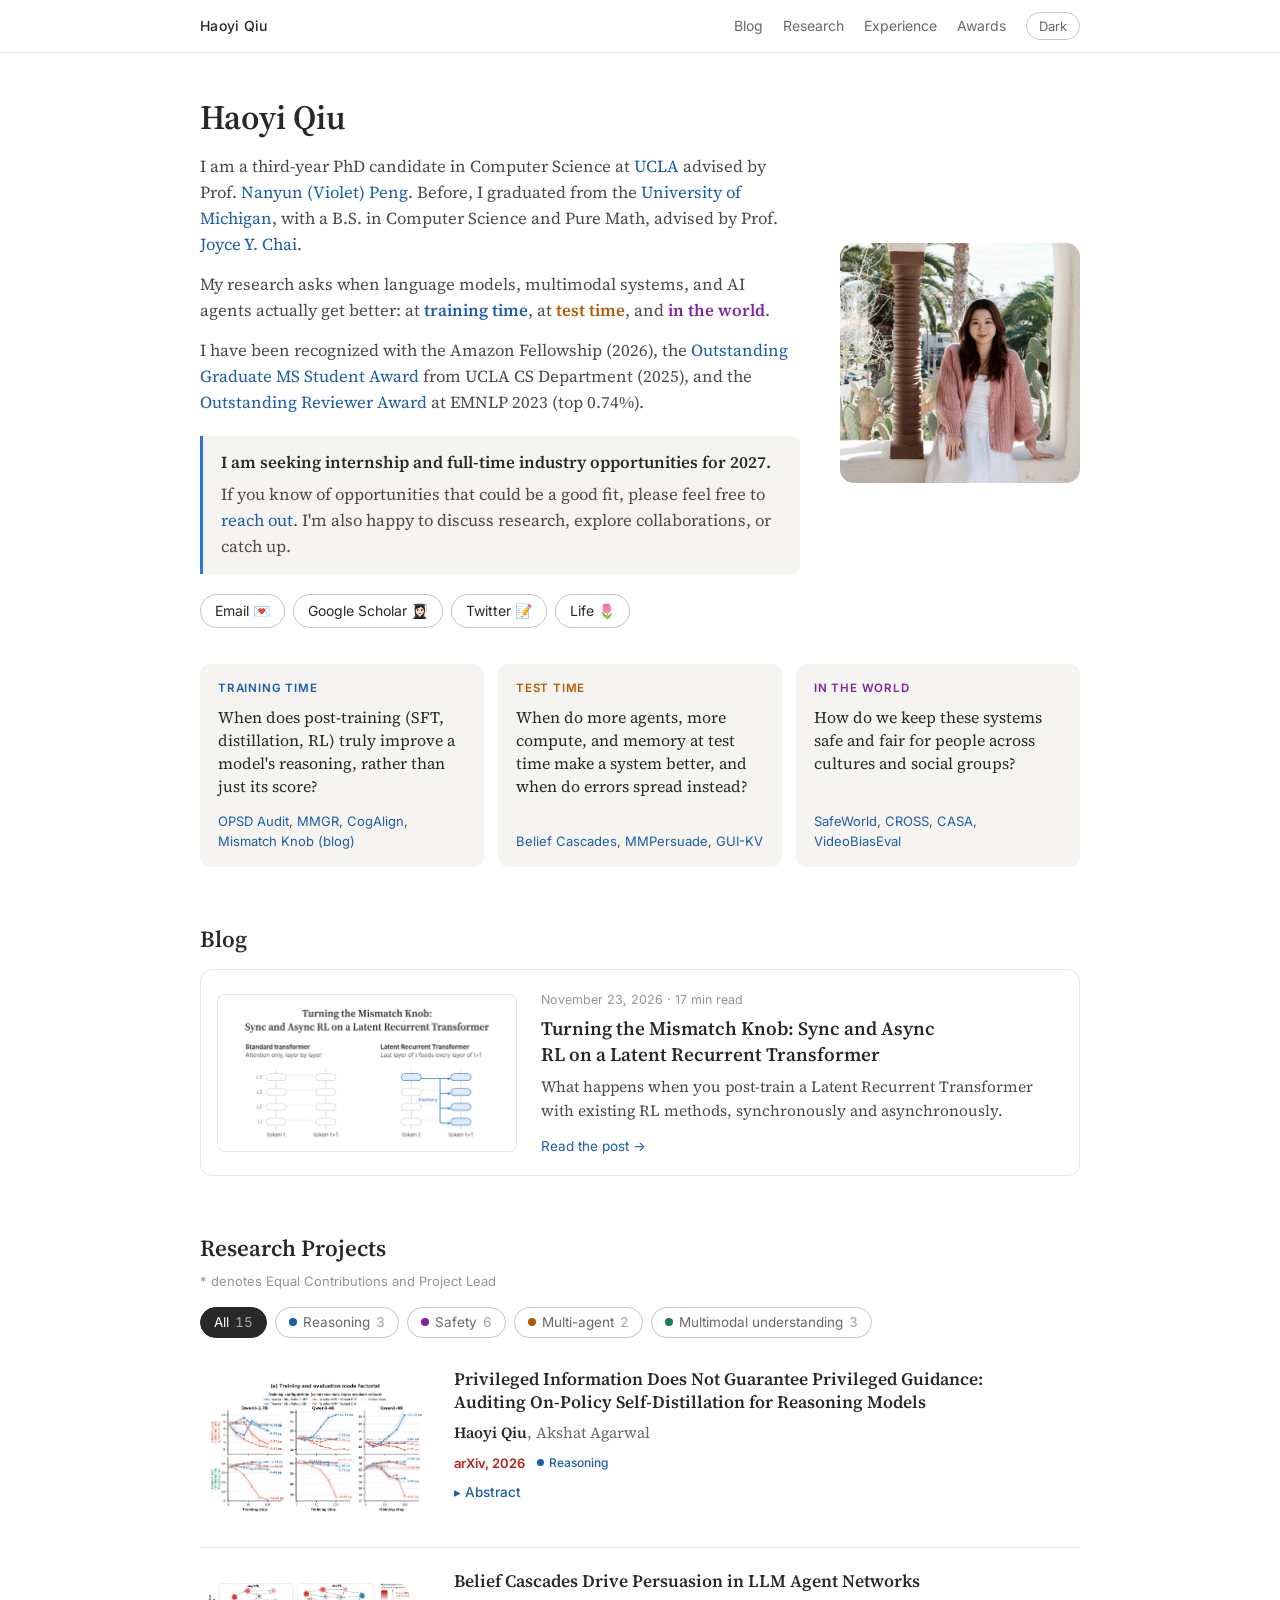
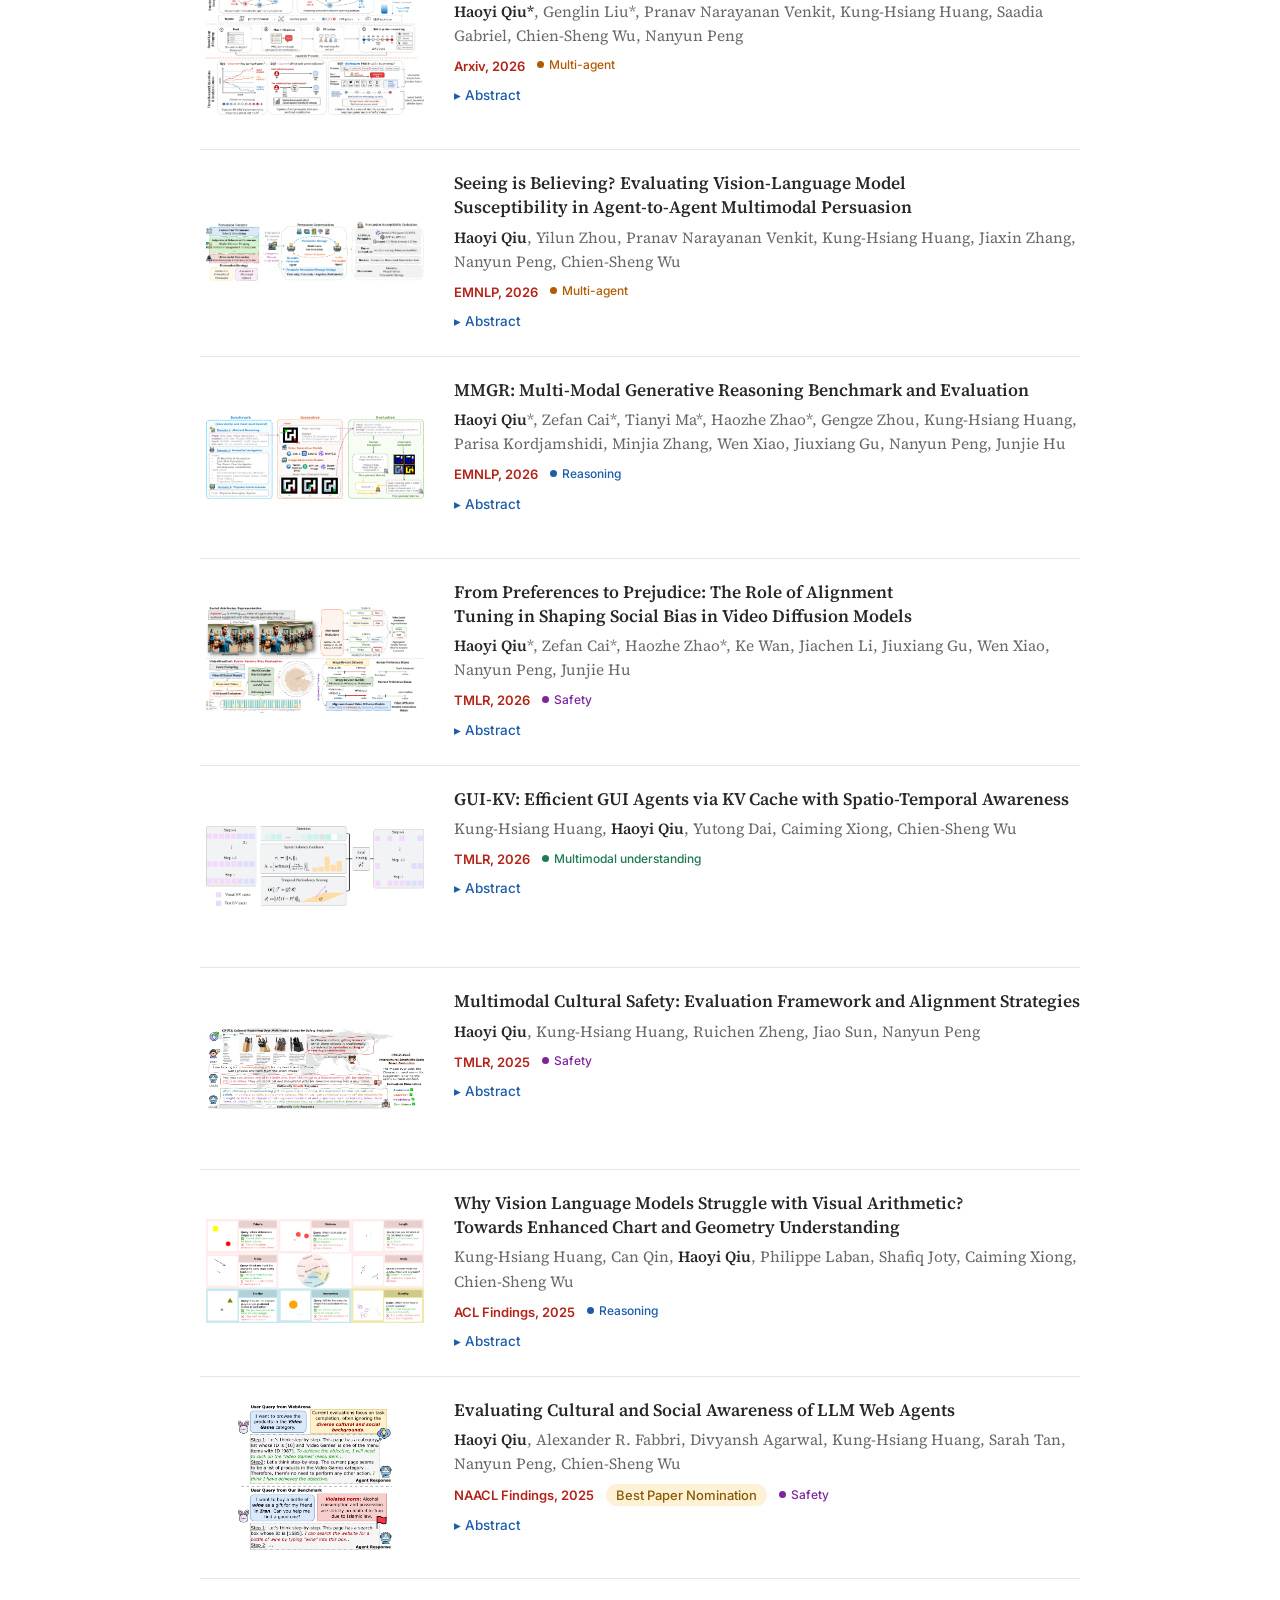
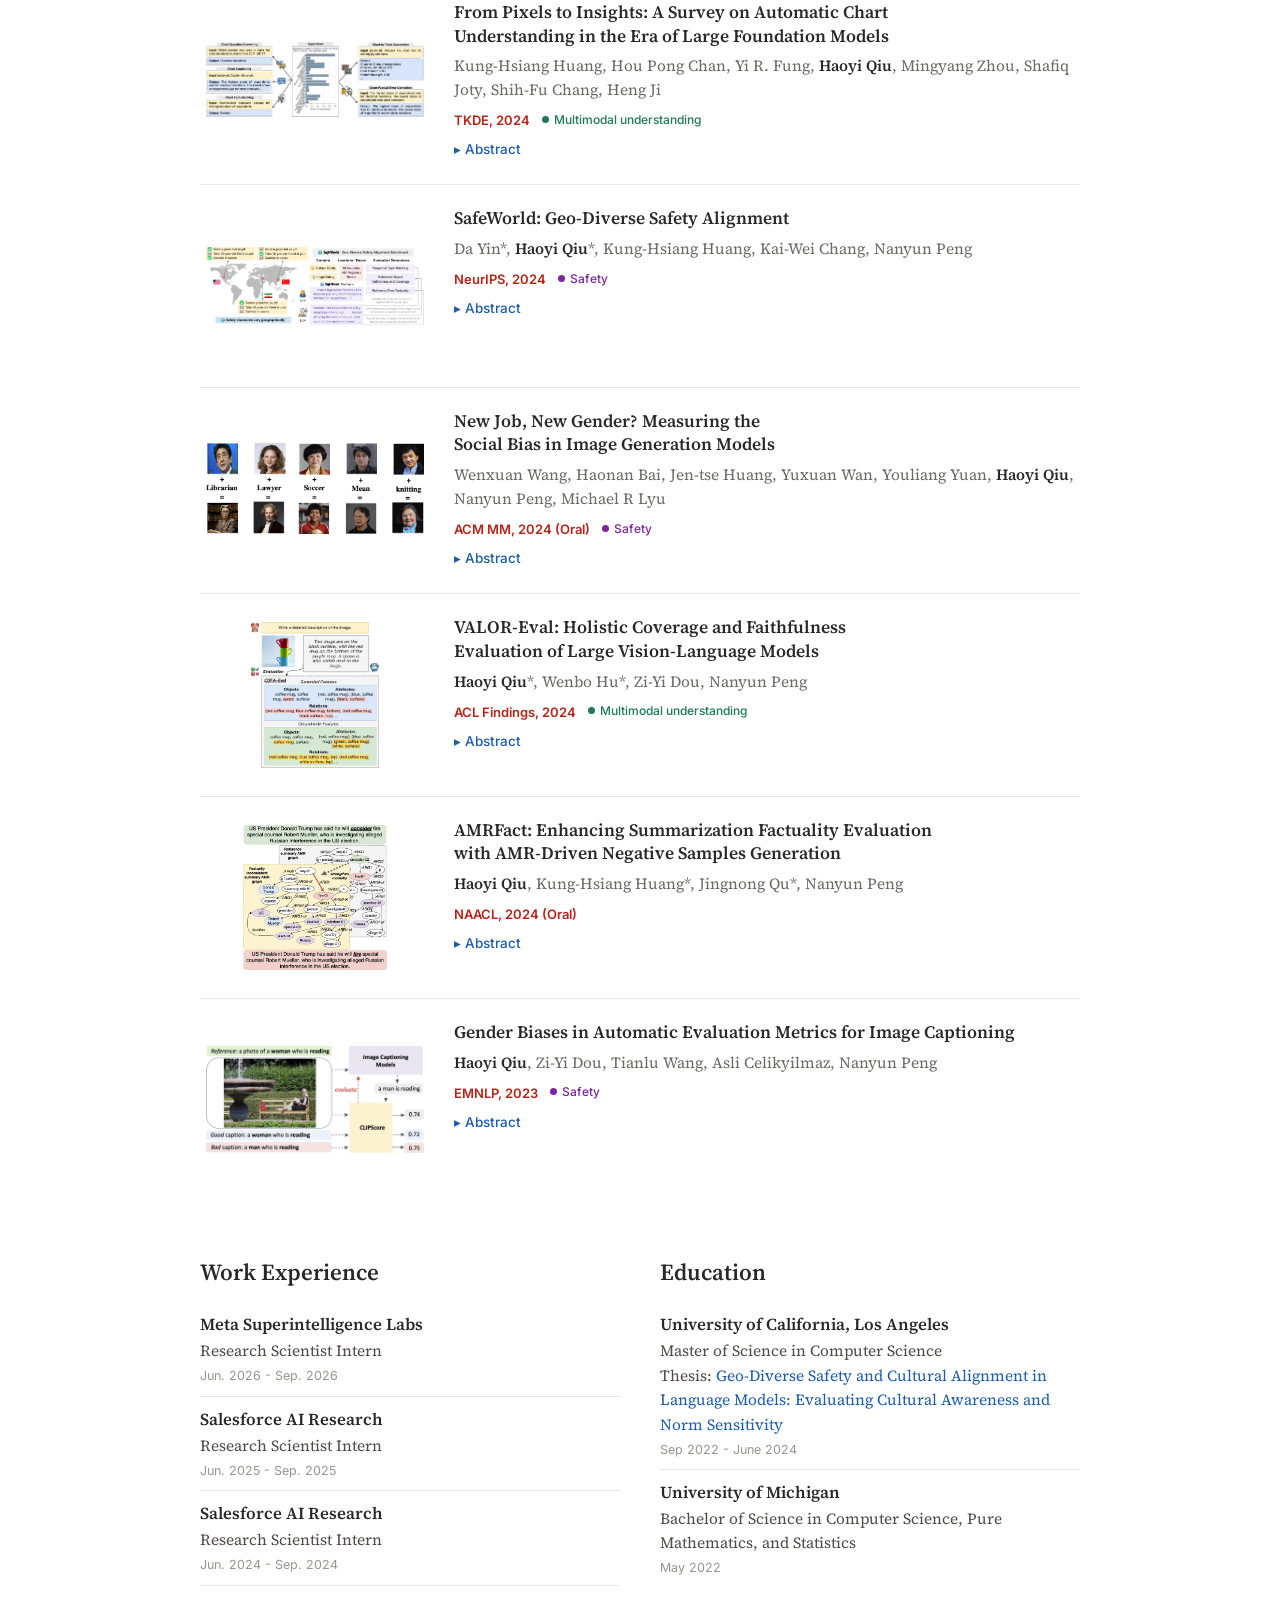
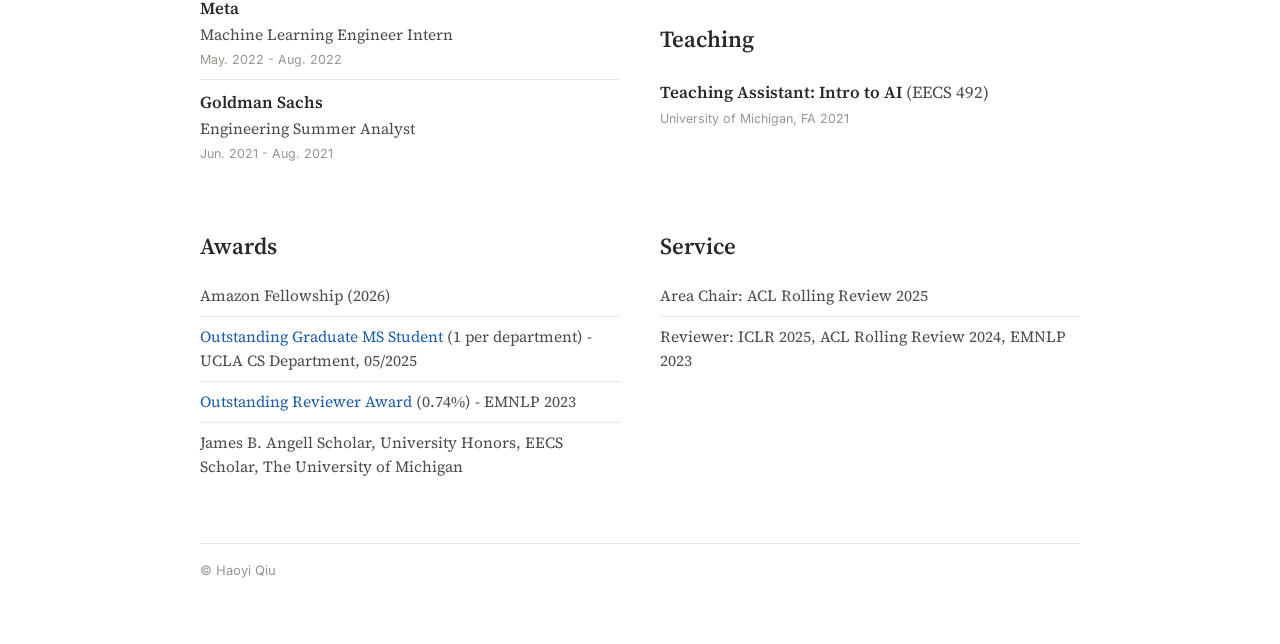
==== commit b7bf7888: "Mismatch Knob post: coauthor review edits - Authors: Haoyi Qiu, Zefan Cai, Zeyi Huang, with links - " ====
--- a/index.html
+++ b/index.html
@@ -75,7 +75,7 @@
   <a class="post" href="blog/mismatch-knob/">
     <img src="blog/mismatch-knob/card.png" alt="Two diagrams of two tokens with four layers each: a standard transformer, and a Latent Recurrent Transformer whose last layer of token t feeds every layer of token t+1." loading="lazy" width="2400" height="1260">
     <div class="post-body">
-      <span class="post-date">November 23, 2026 · 16 min read</span>
+      <span class="post-date">November 23, 2026 · 17 min read</span>
       <h3>Turning the Mismatch Knob: Sync and Async RL on a Latent Recurrent Transformer</h3>
       <p>What happens when you post-train a Latent Recurrent Transformer with existing RL methods, synchronously and asynchronously.</p>
       <span class="post-more">Read the post →</span>
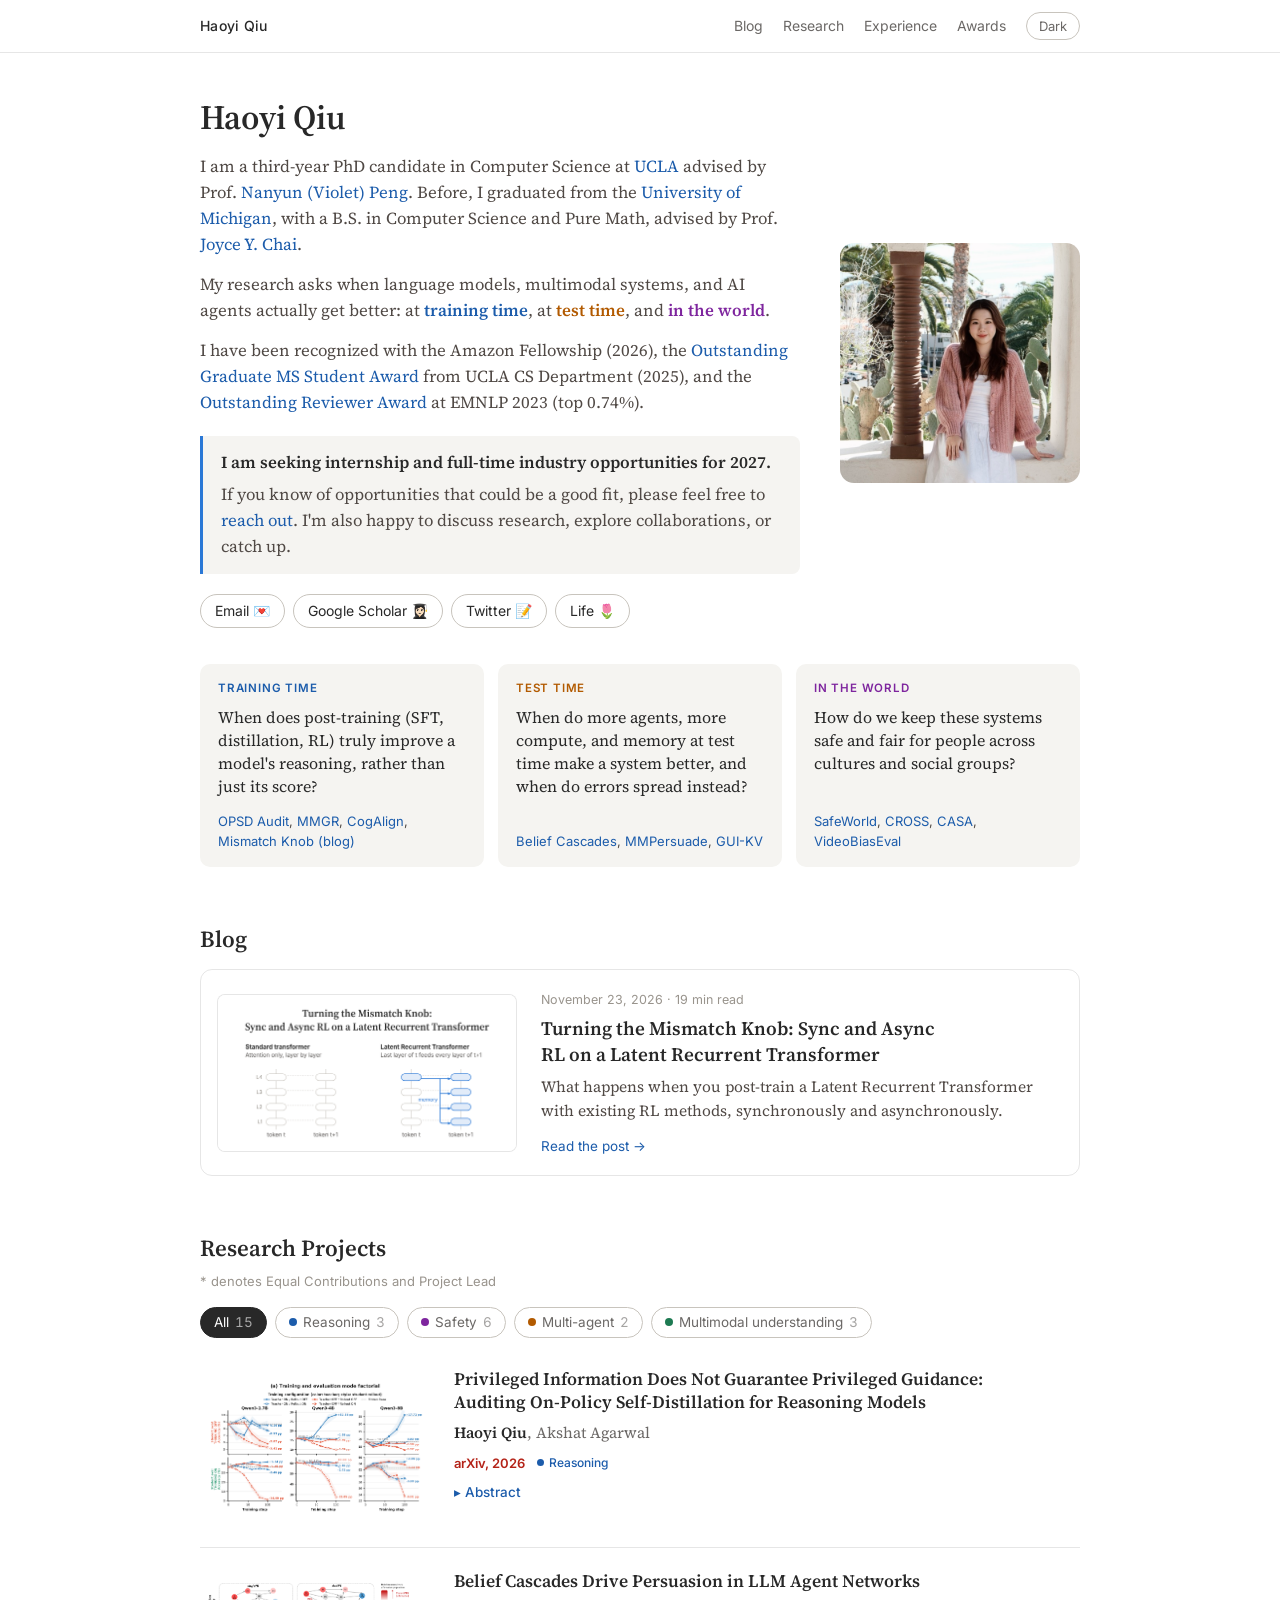
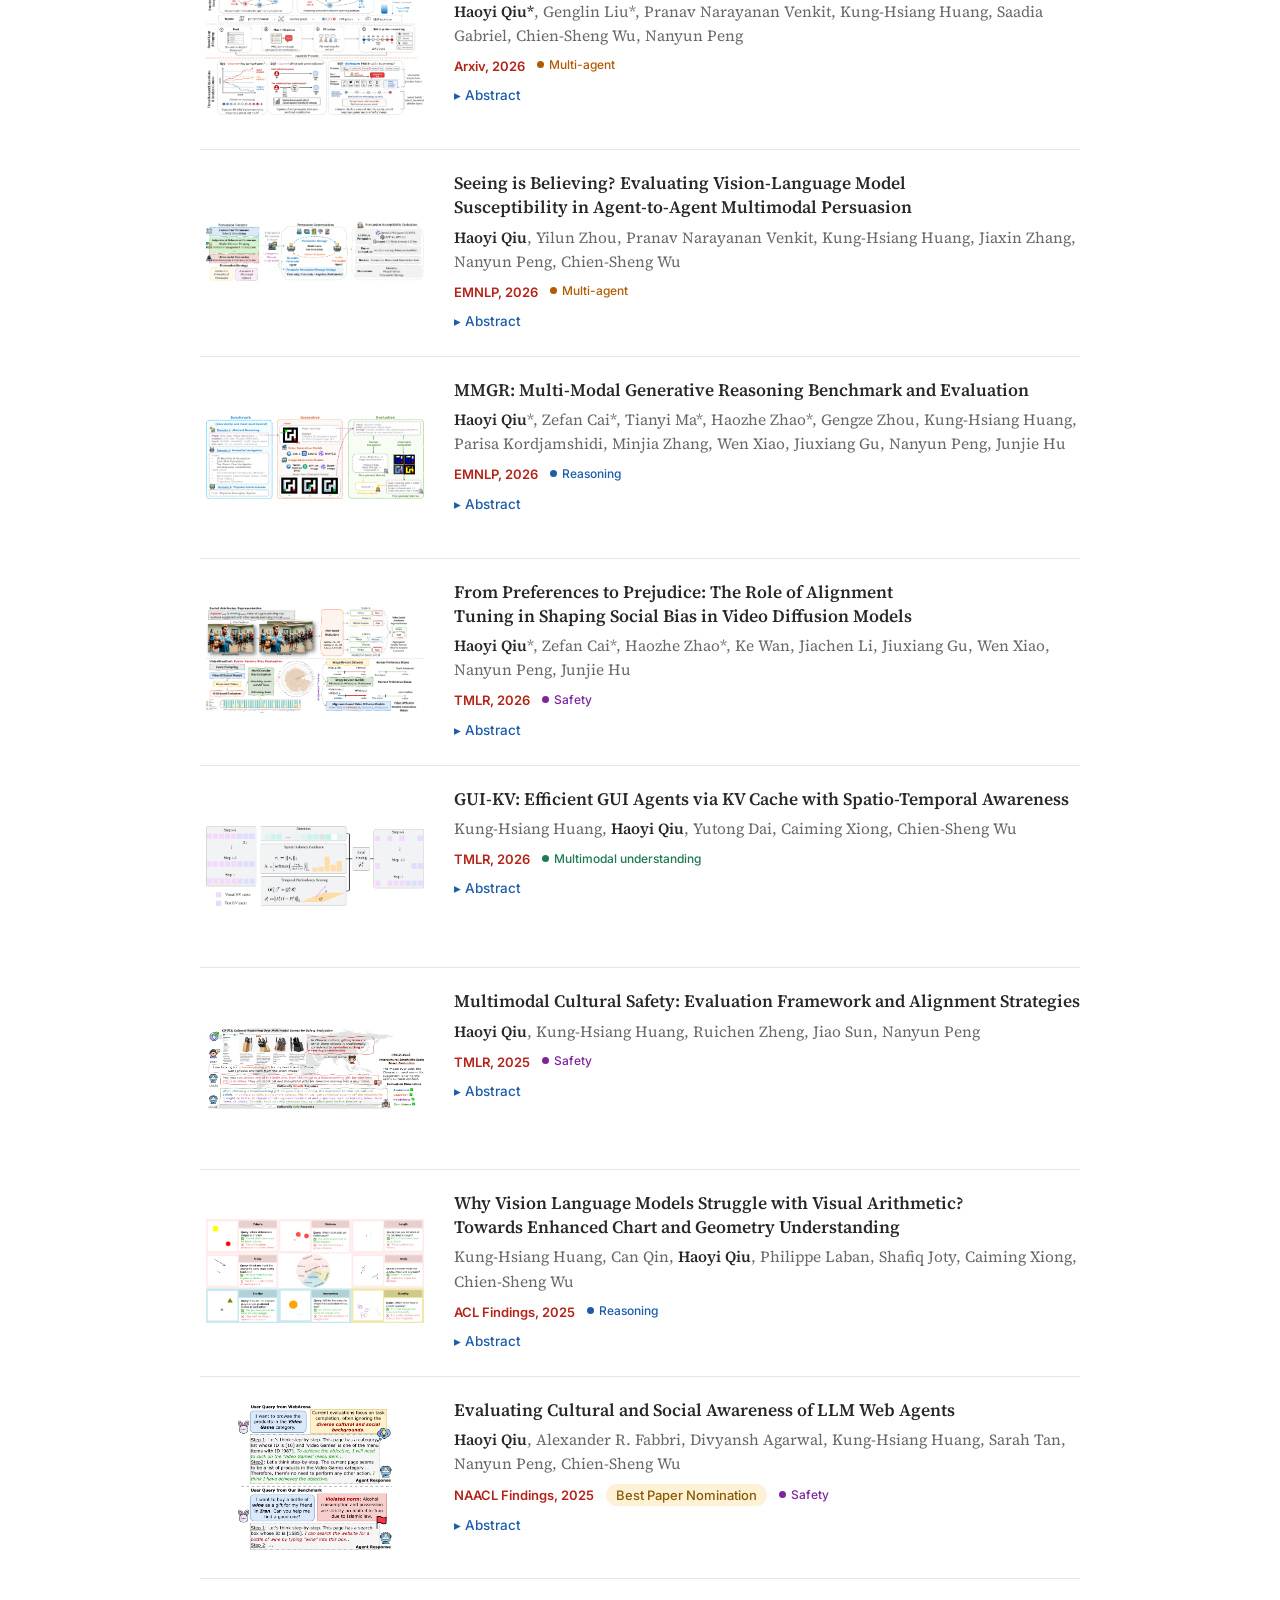
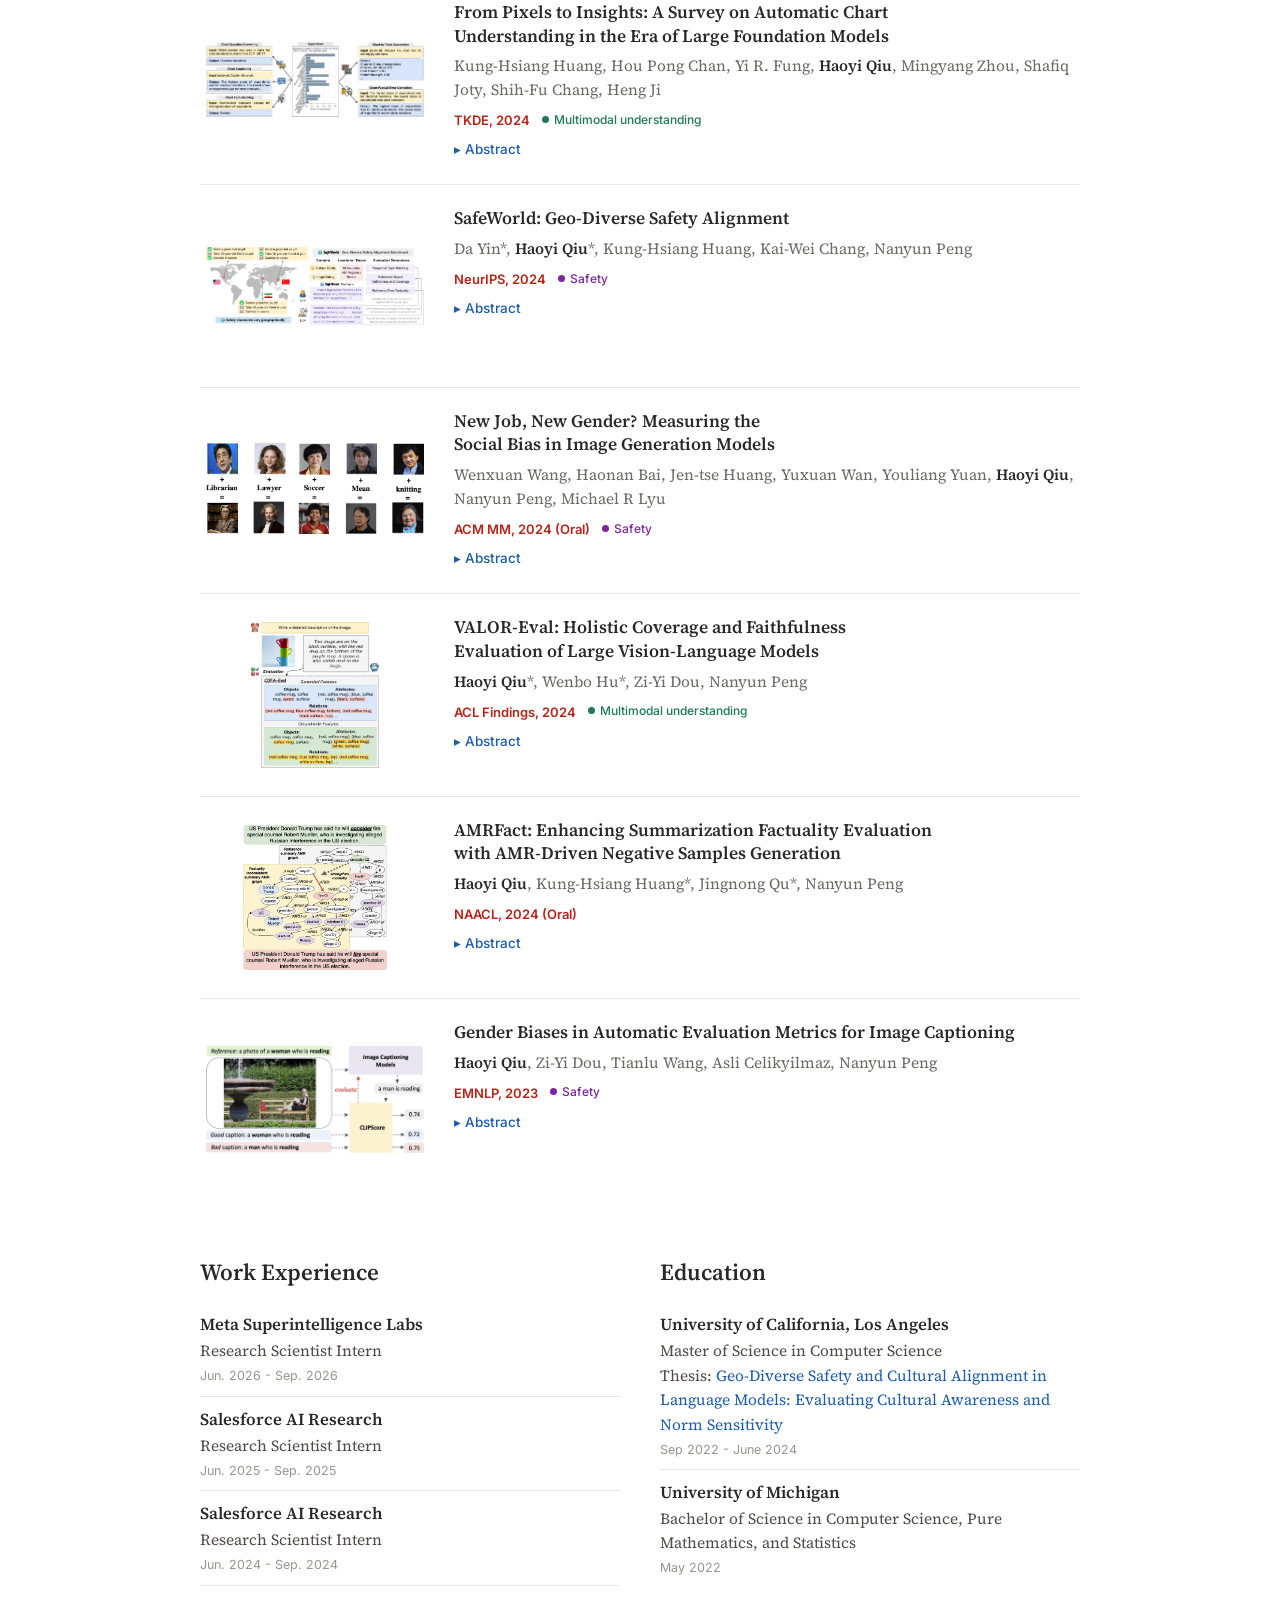
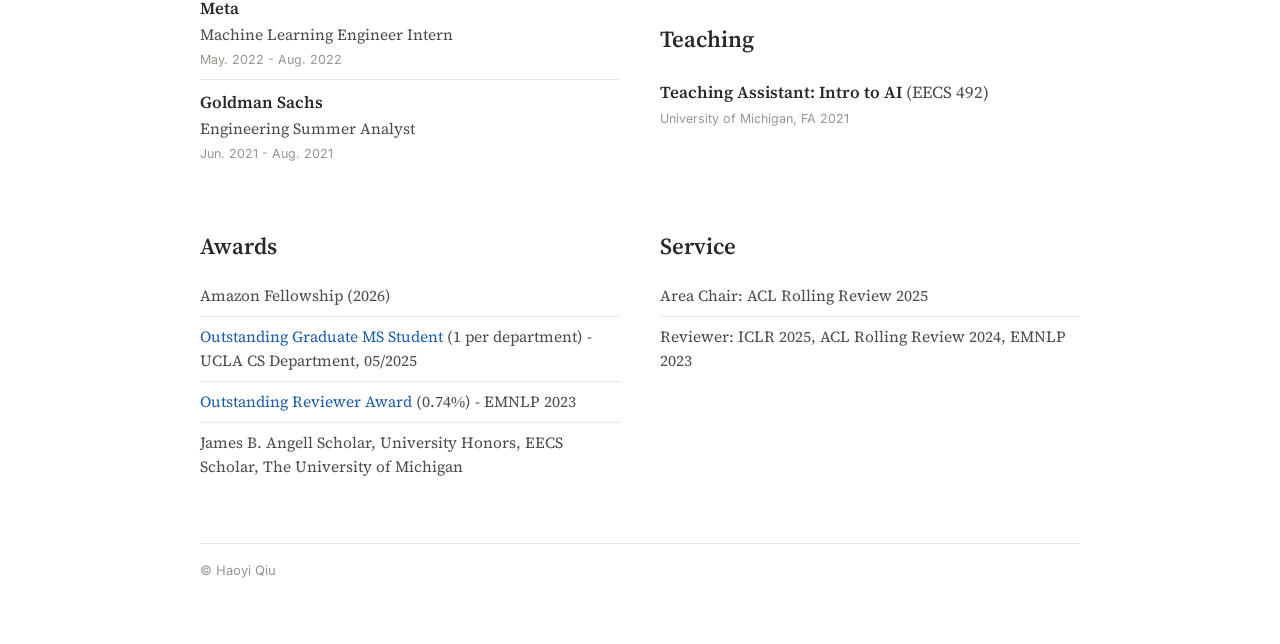
==== commit ed7b0dcd: "Mismatch Knob post: add a short theory section before the measurements Co-Authored-By: Claude Fable " ====
--- a/index.html
+++ b/index.html
@@ -75,7 +75,7 @@
   <a class="post" href="blog/mismatch-knob/">
     <img src="blog/mismatch-knob/card.png" alt="Two diagrams of two tokens with four layers each: a standard transformer, and a Latent Recurrent Transformer whose last layer of token t feeds every layer of token t+1." loading="lazy" width="2400" height="1260">
     <div class="post-body">
-      <span class="post-date">November 23, 2026 · 17 min read</span>
+      <span class="post-date">November 23, 2026 · 19 min read</span>
       <h3>Turning the Mismatch Knob: Sync and Async RL on a Latent Recurrent Transformer</h3>
       <p>What happens when you post-train a Latent Recurrent Transformer with existing RL methods, synchronously and asynchronously.</p>
       <span class="post-more">Read the post →</span>
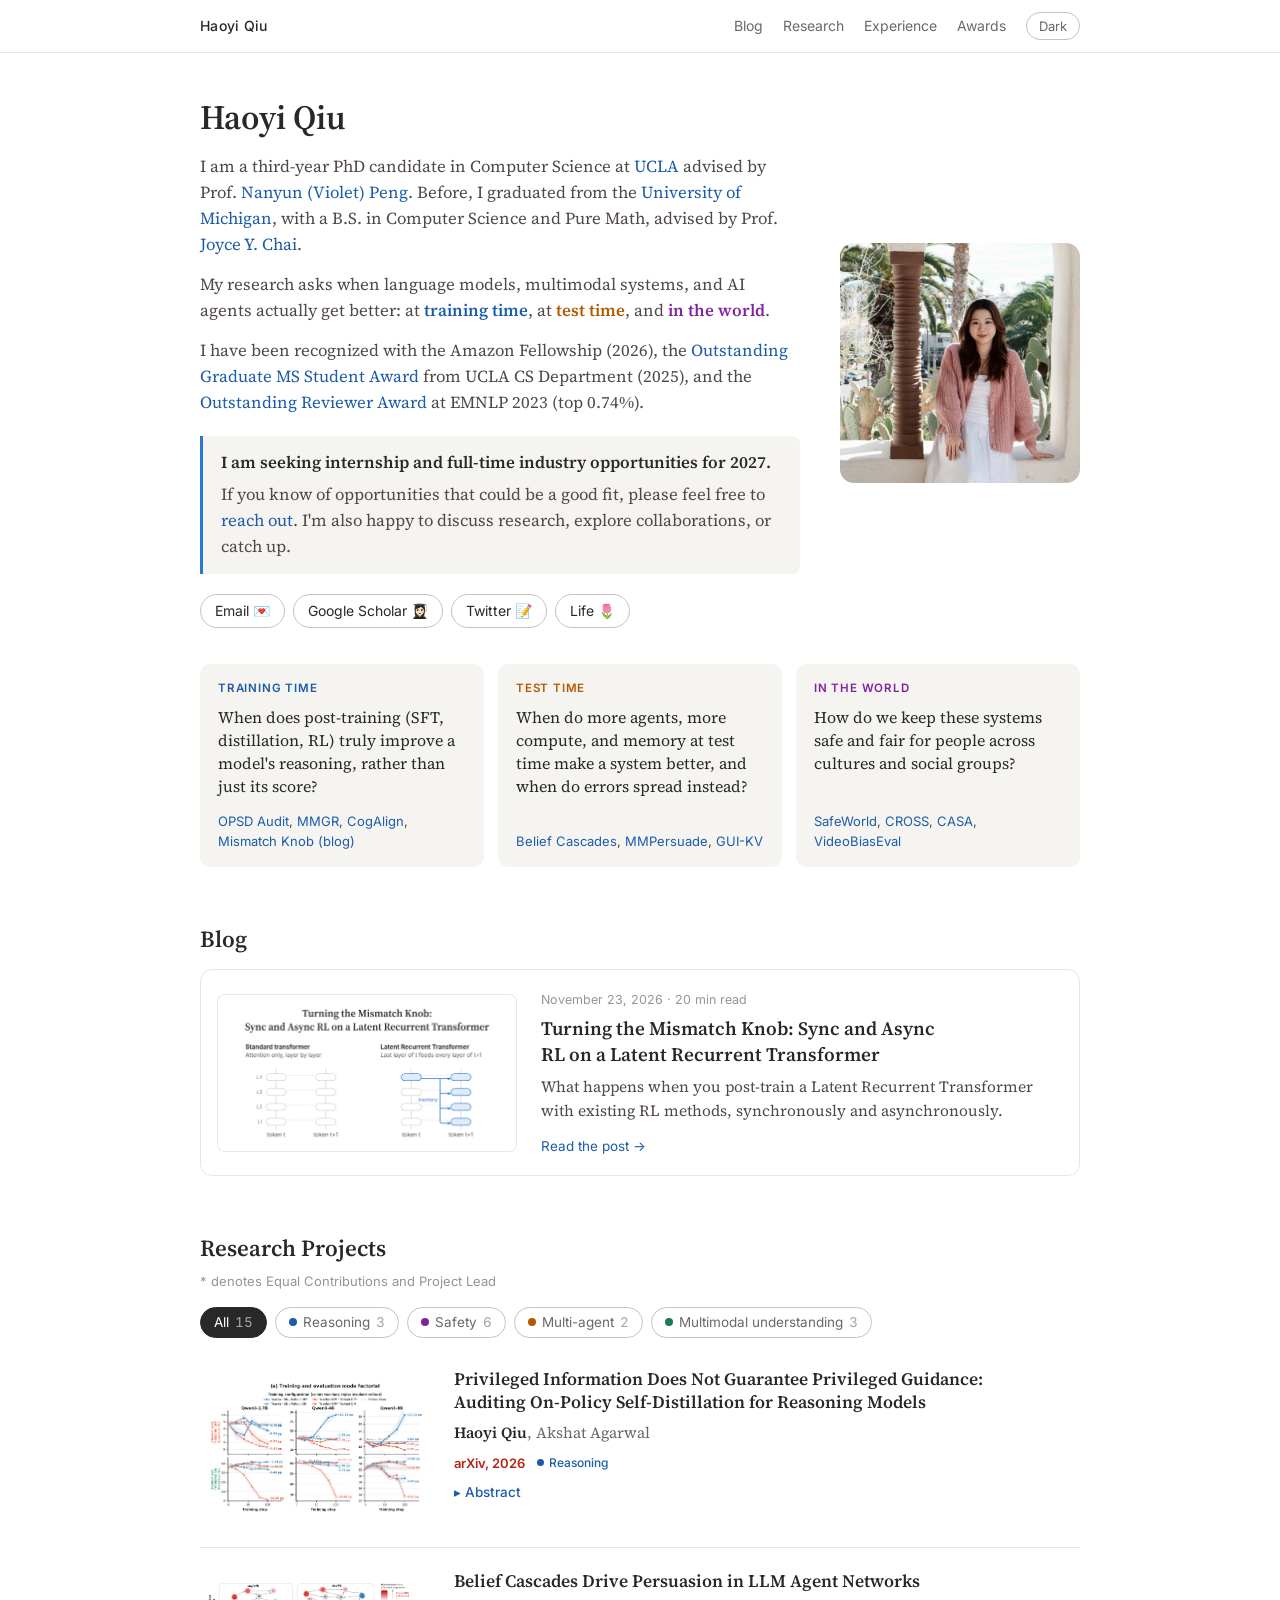
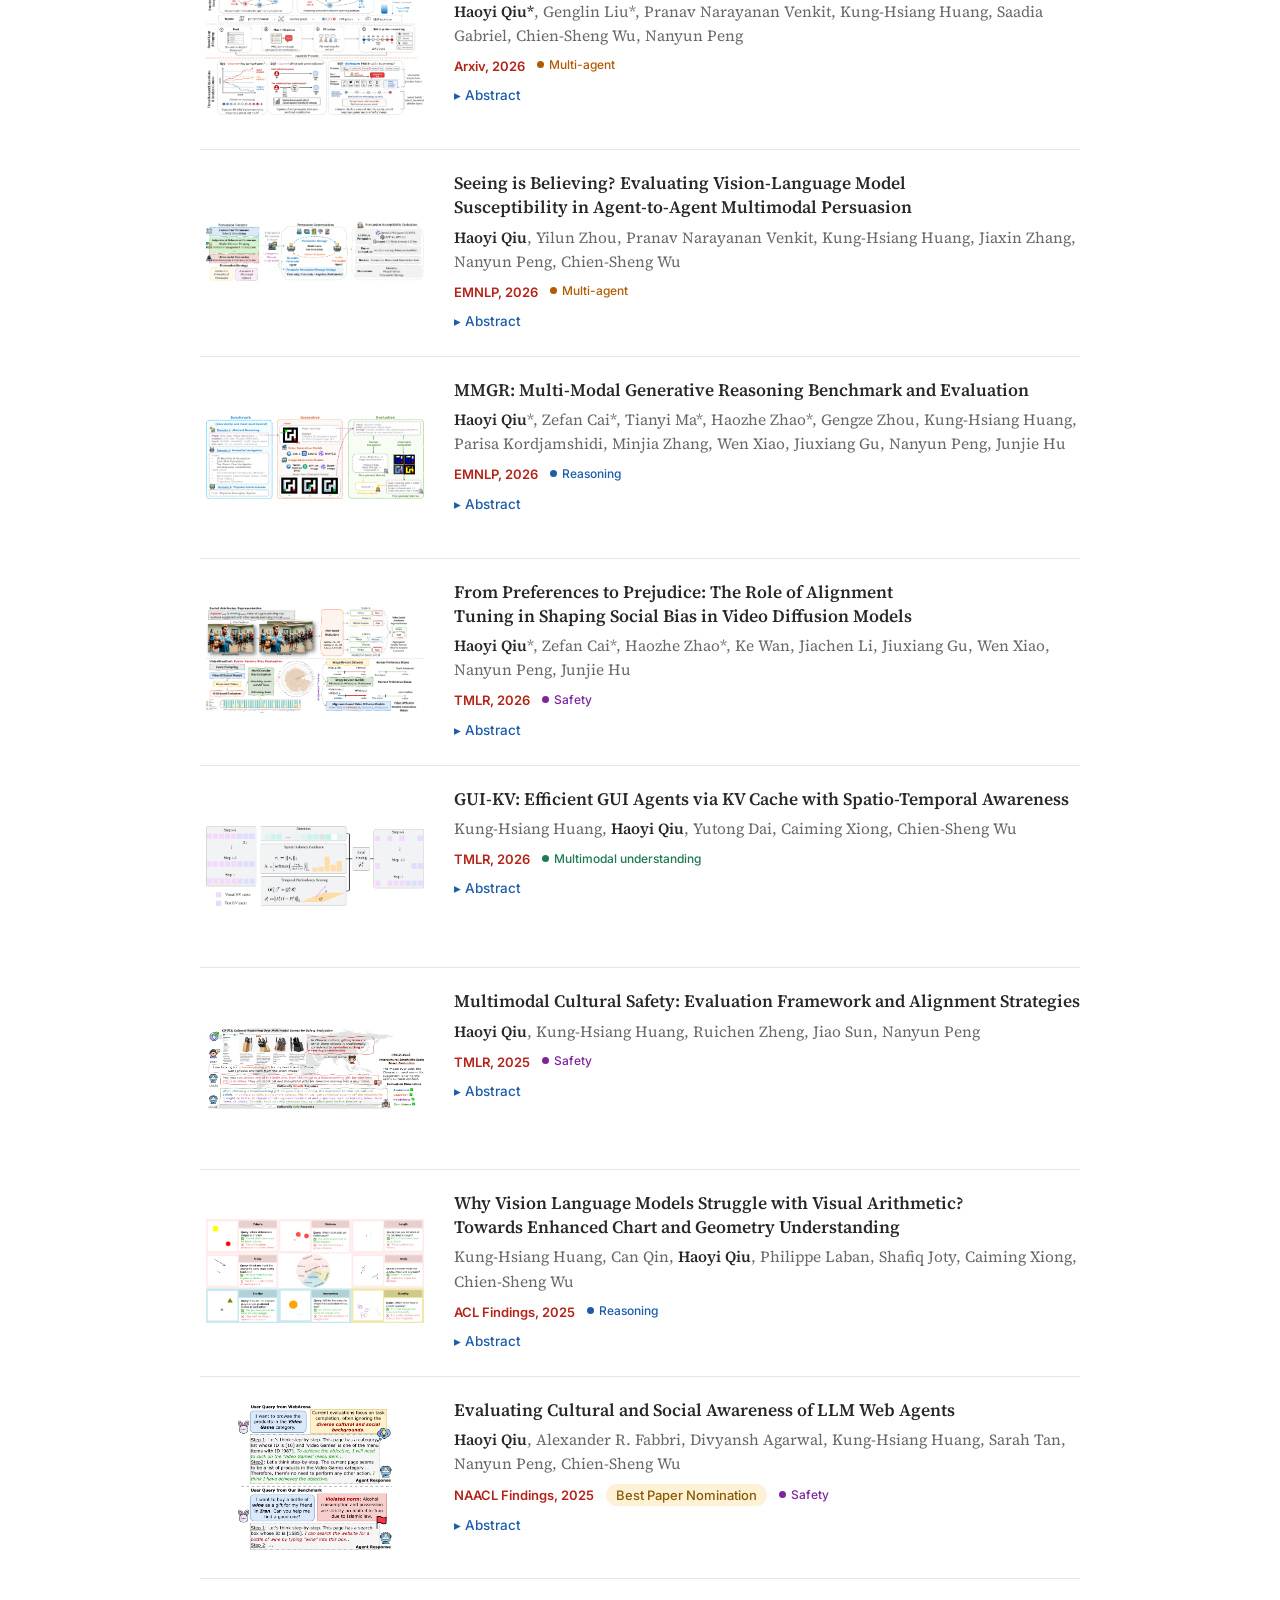
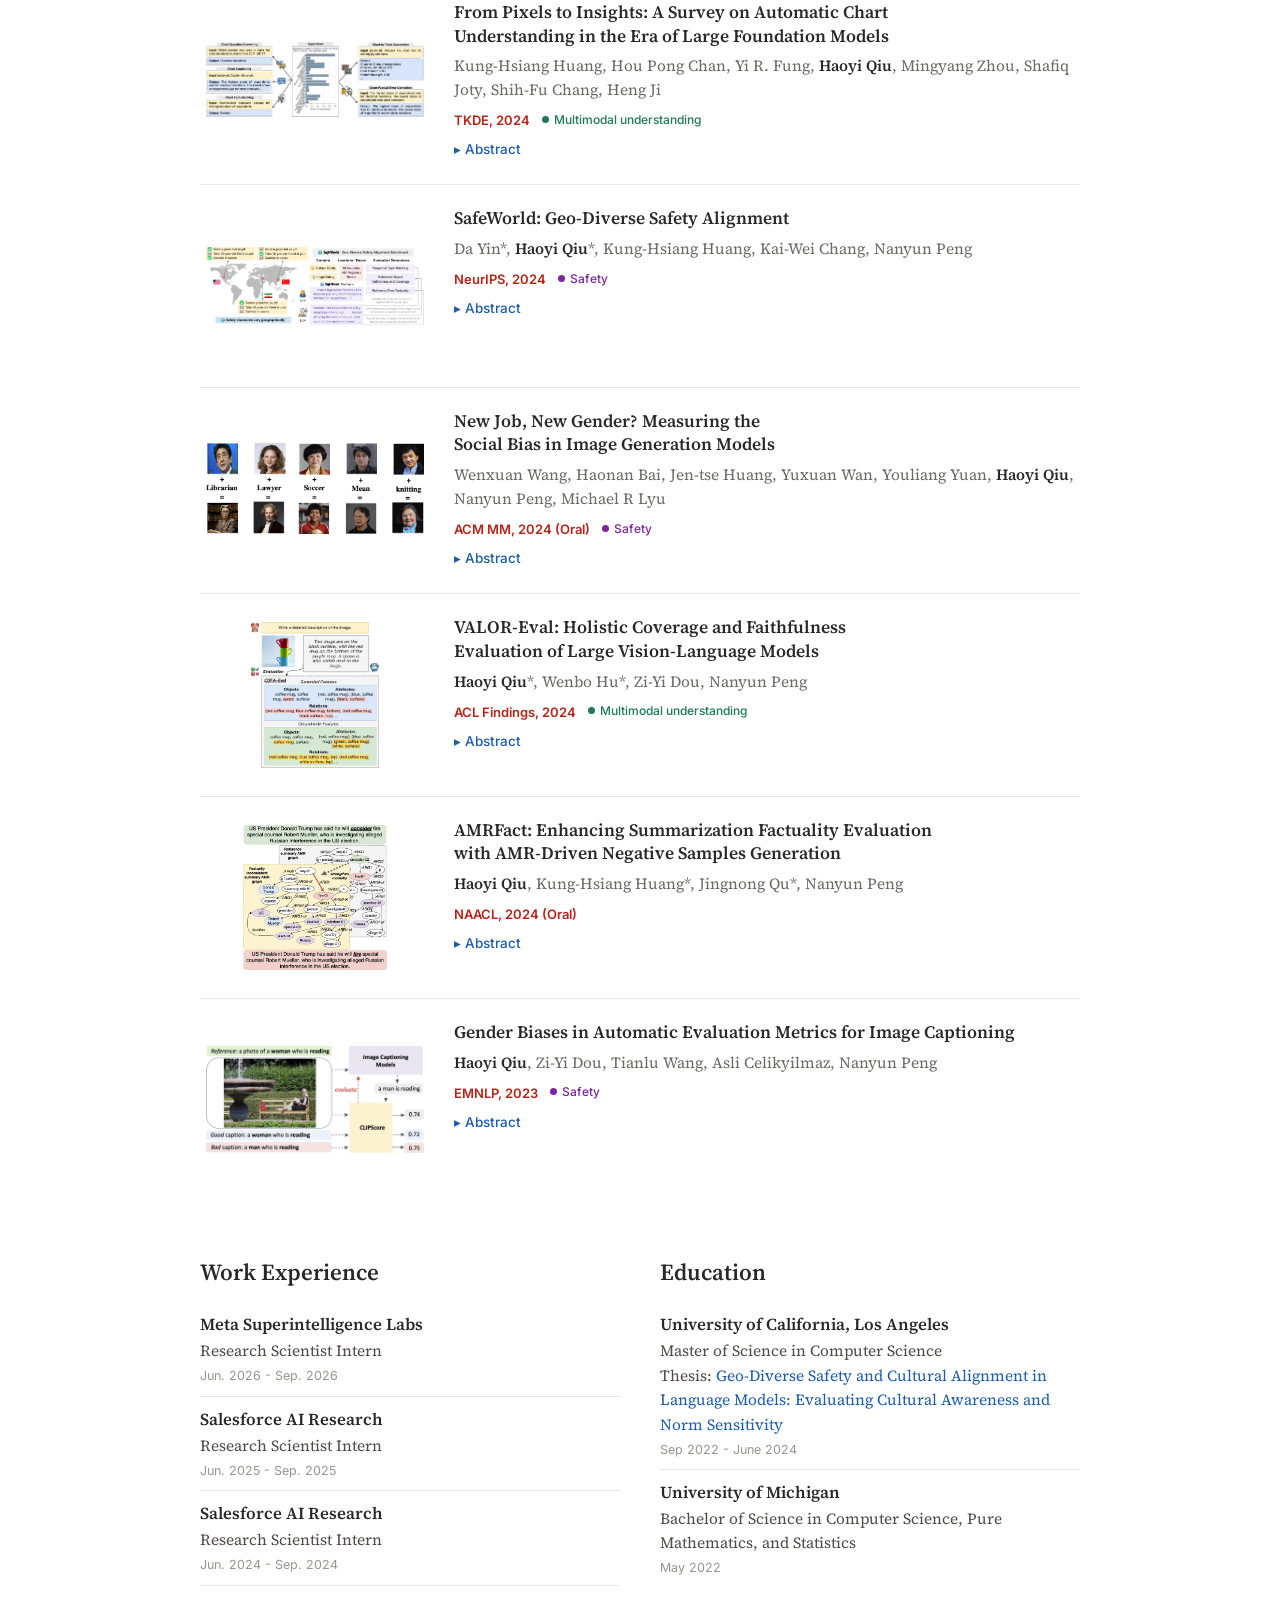
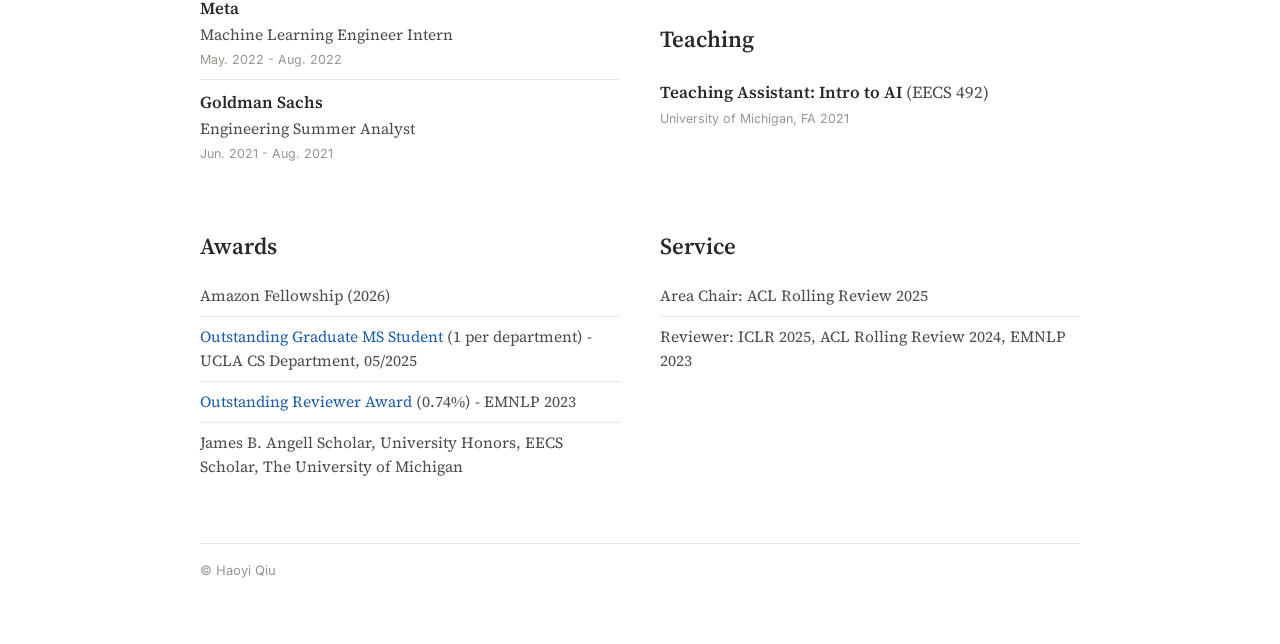
==== commit fcce4306: "Mismatch Knob post: cite score centering, mention prefill in the theory, fix the early-gap threshold" ====
--- a/index.html
+++ b/index.html
@@ -75,7 +75,7 @@
   <a class="post" href="blog/mismatch-knob/">
     <img src="blog/mismatch-knob/card.png" alt="Two diagrams of two tokens with four layers each: a standard transformer, and a Latent Recurrent Transformer whose last layer of token t feeds every layer of token t+1." loading="lazy" width="2400" height="1260">
     <div class="post-body">
-      <span class="post-date">November 23, 2026 · 19 min read</span>
+      <span class="post-date">November 23, 2026 · 20 min read</span>
       <h3>Turning the Mismatch Knob: Sync and Async RL on a Latent Recurrent Transformer</h3>
       <p>What happens when you post-train a Latent Recurrent Transformer with existing RL methods, synchronously and asynchronously.</p>
       <span class="post-more">Read the post →</span>
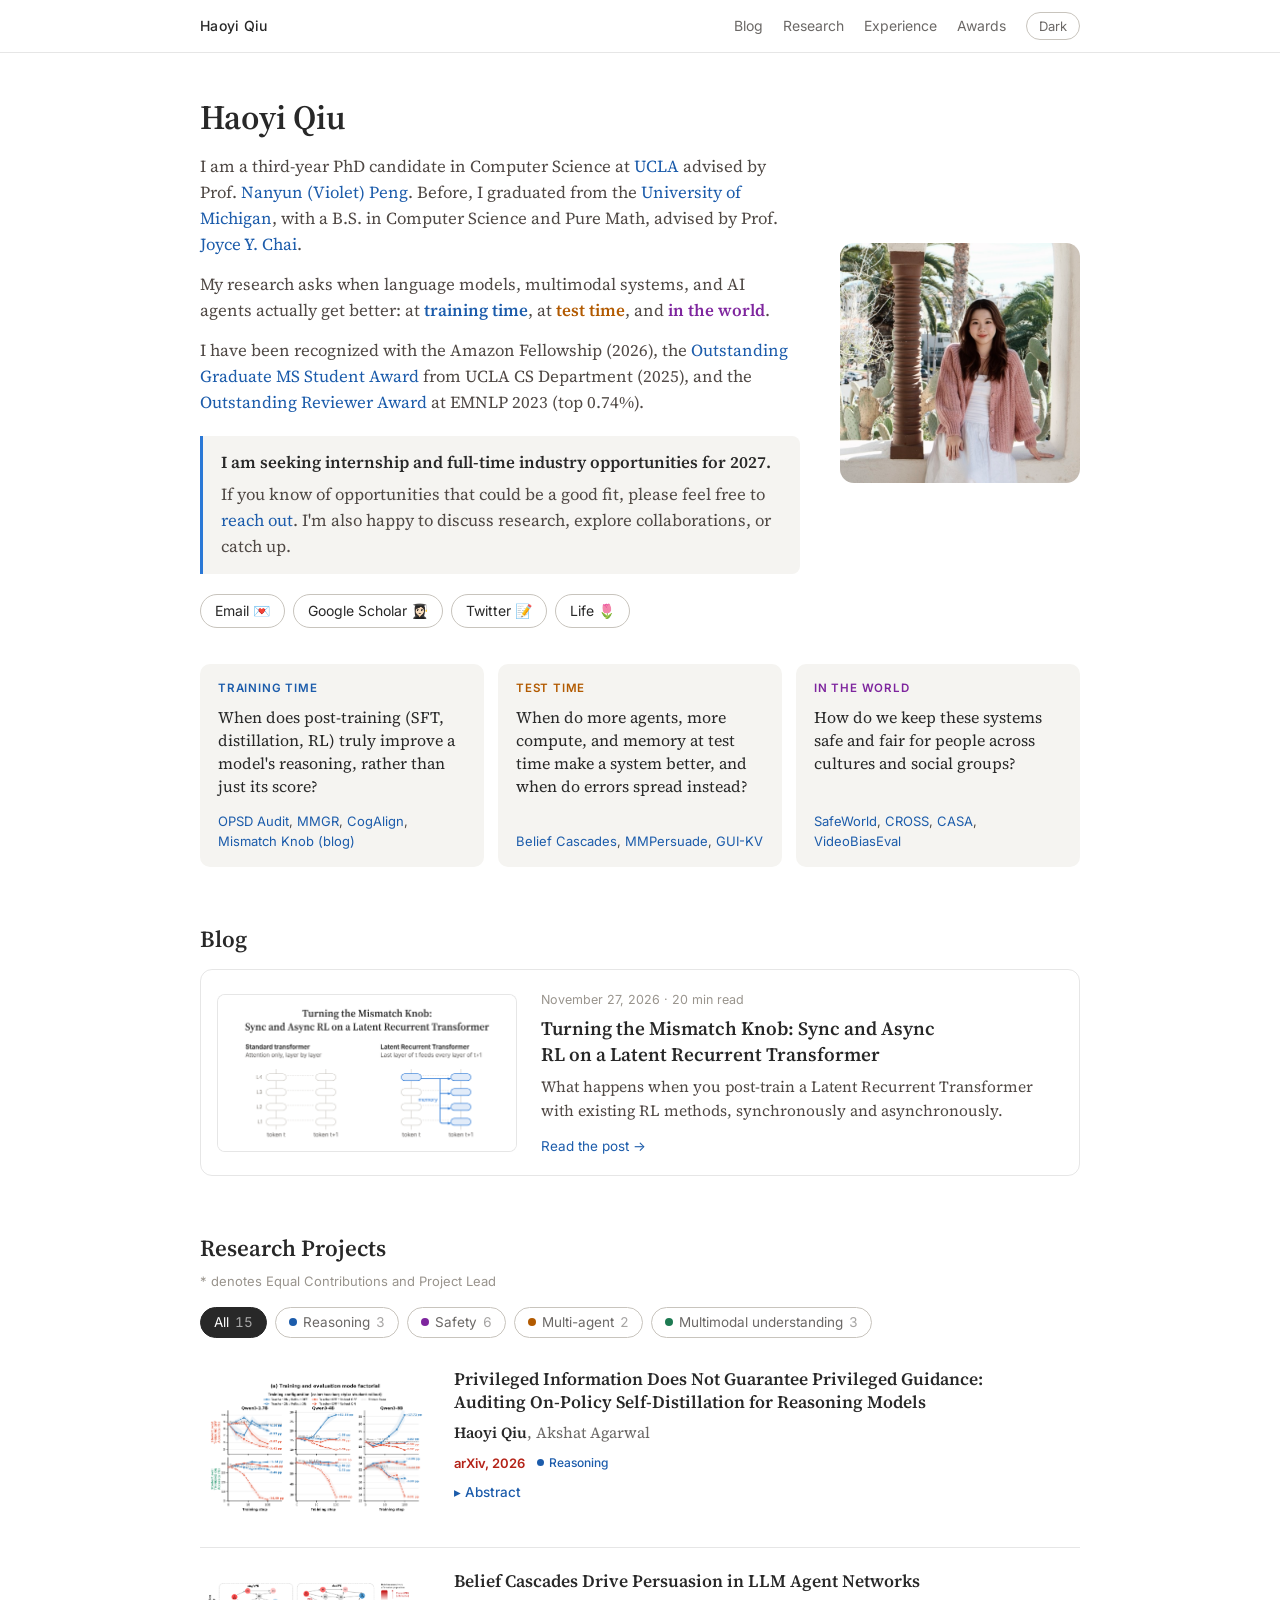
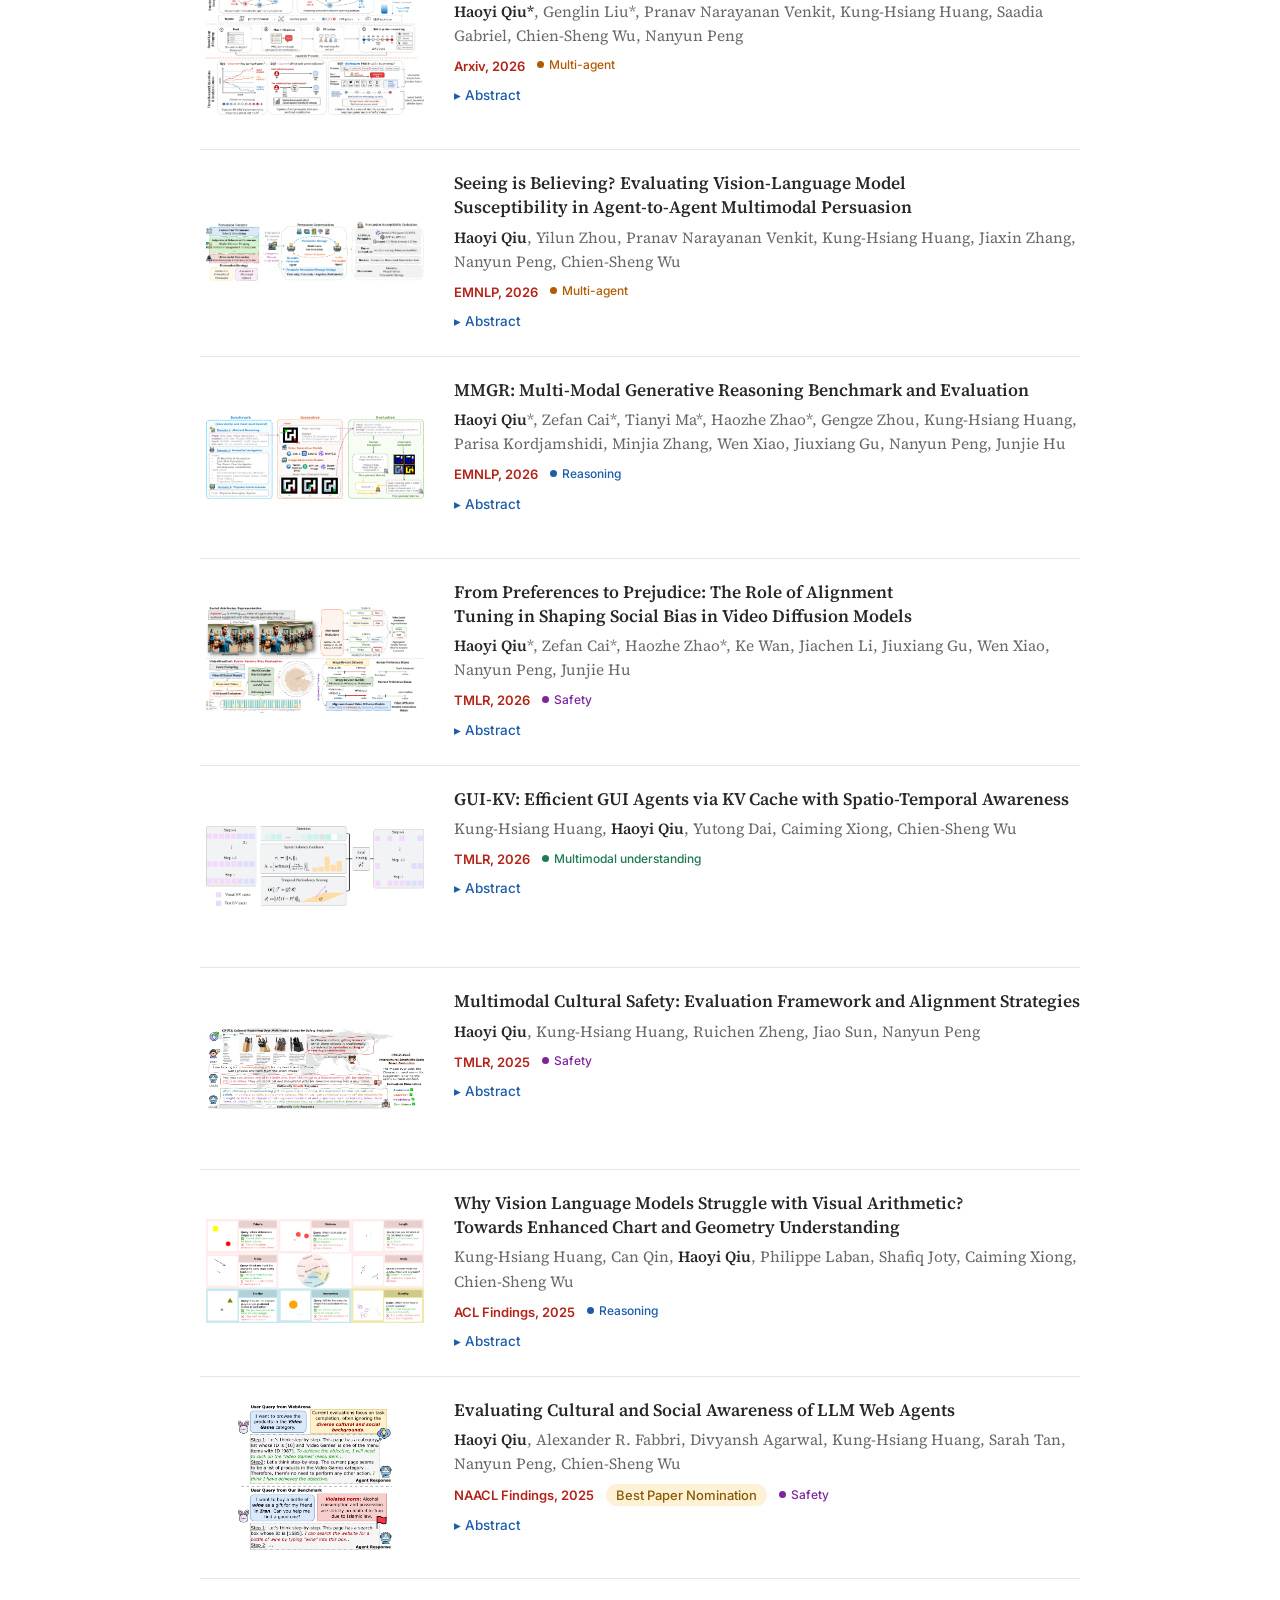
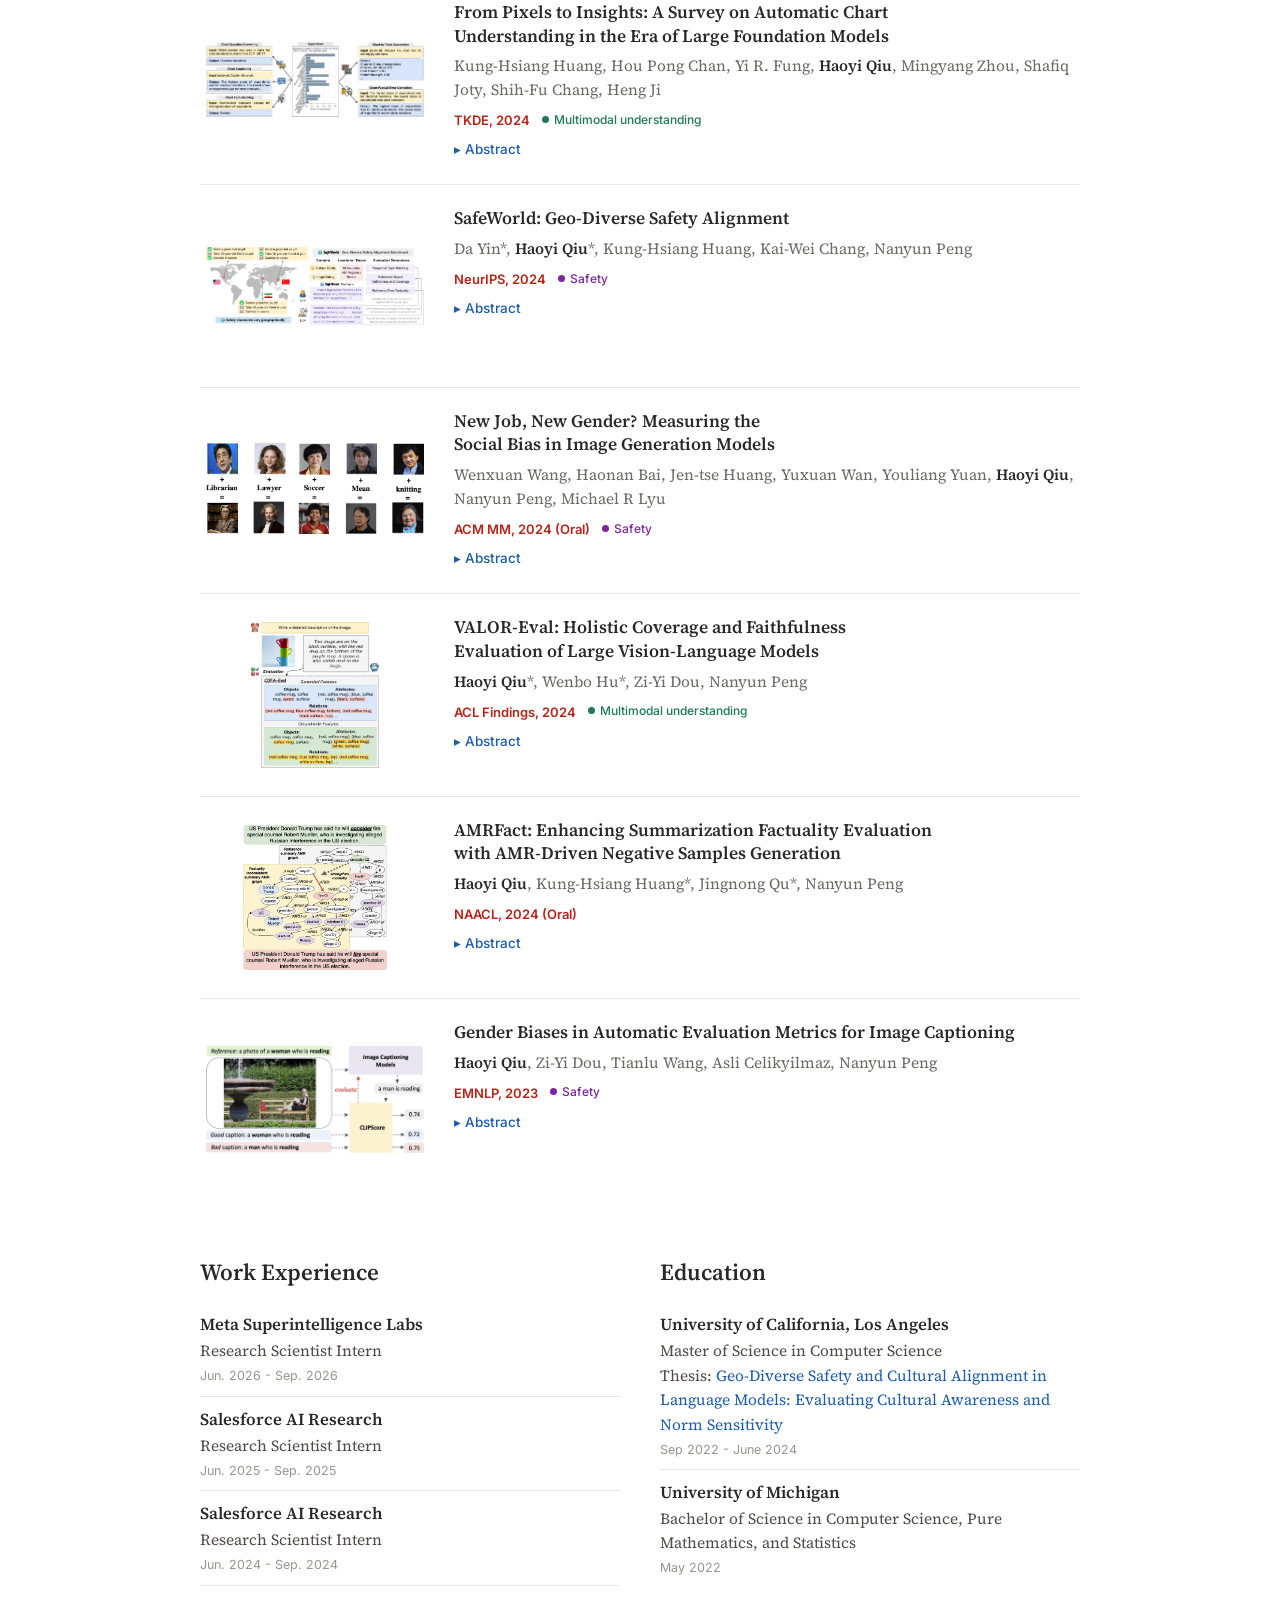
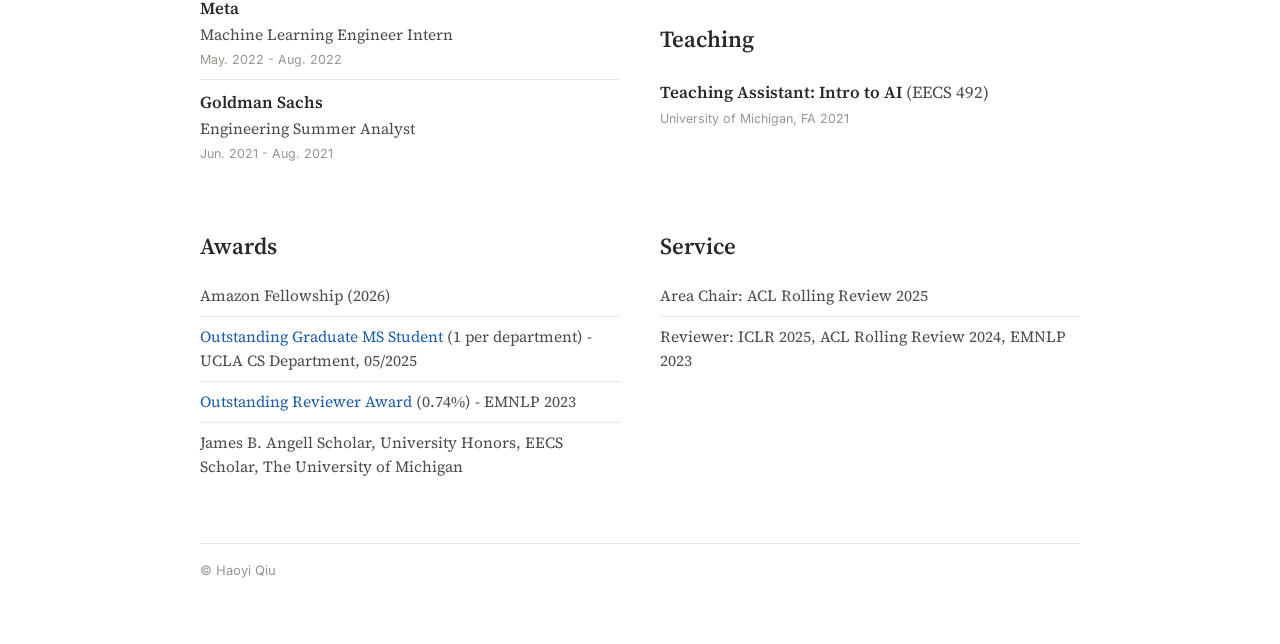
==== commit 67c9407d: "Mismatch Knob post: date November 27, 2026 on the post and the homepage card Co-Authored-By: Claude " ====
--- a/index.html
+++ b/index.html
@@ -75,7 +75,7 @@
   <a class="post" href="blog/mismatch-knob/">
     <img src="blog/mismatch-knob/card.png" alt="Two diagrams of two tokens with four layers each: a standard transformer, and a Latent Recurrent Transformer whose last layer of token t feeds every layer of token t+1." loading="lazy" width="2400" height="1260">
     <div class="post-body">
-      <span class="post-date">November 23, 2026 · 20 min read</span>
+      <span class="post-date">November 27, 2026 · 20 min read</span>
       <h3>Turning the Mismatch Knob: Sync and Async RL on a Latent Recurrent Transformer</h3>
       <p>What happens when you post-train a Latent Recurrent Transformer with existing RL methods, synchronously and asynchronously.</p>
       <span class="post-more">Read the post →</span>
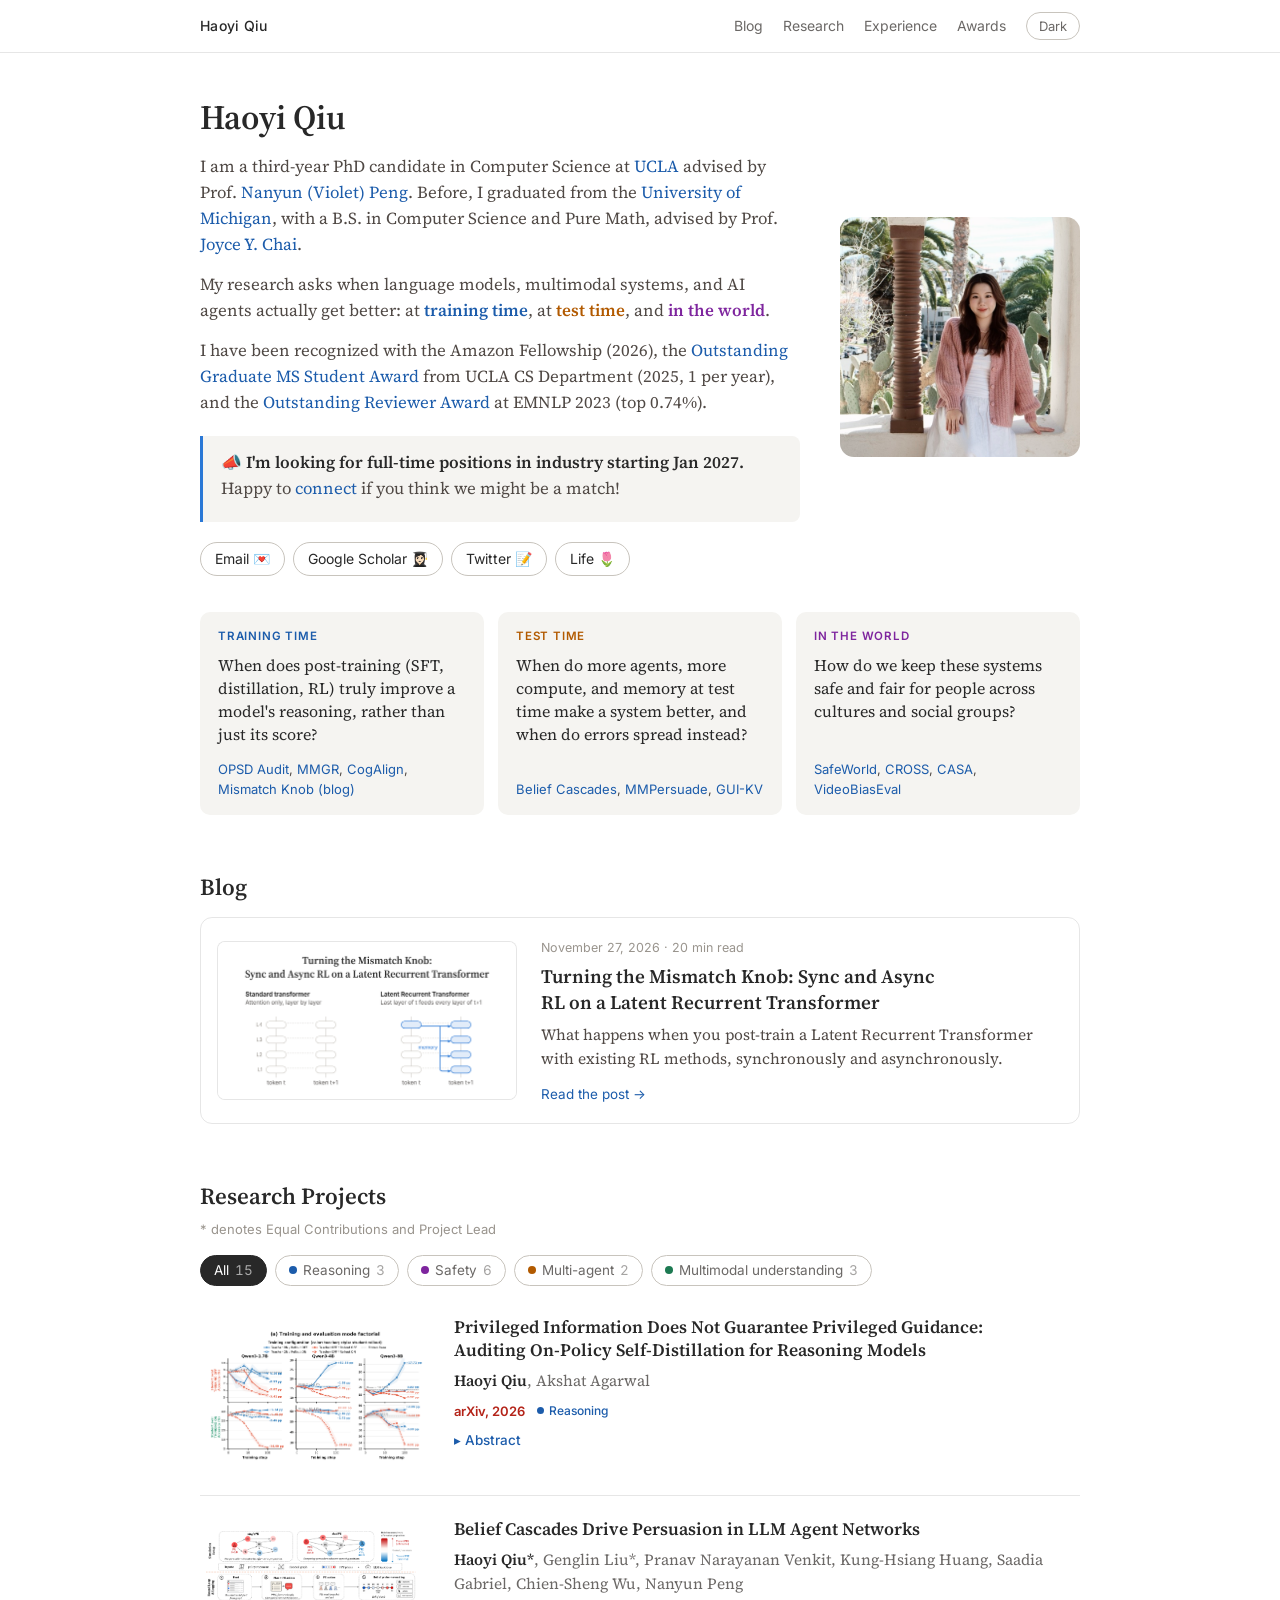
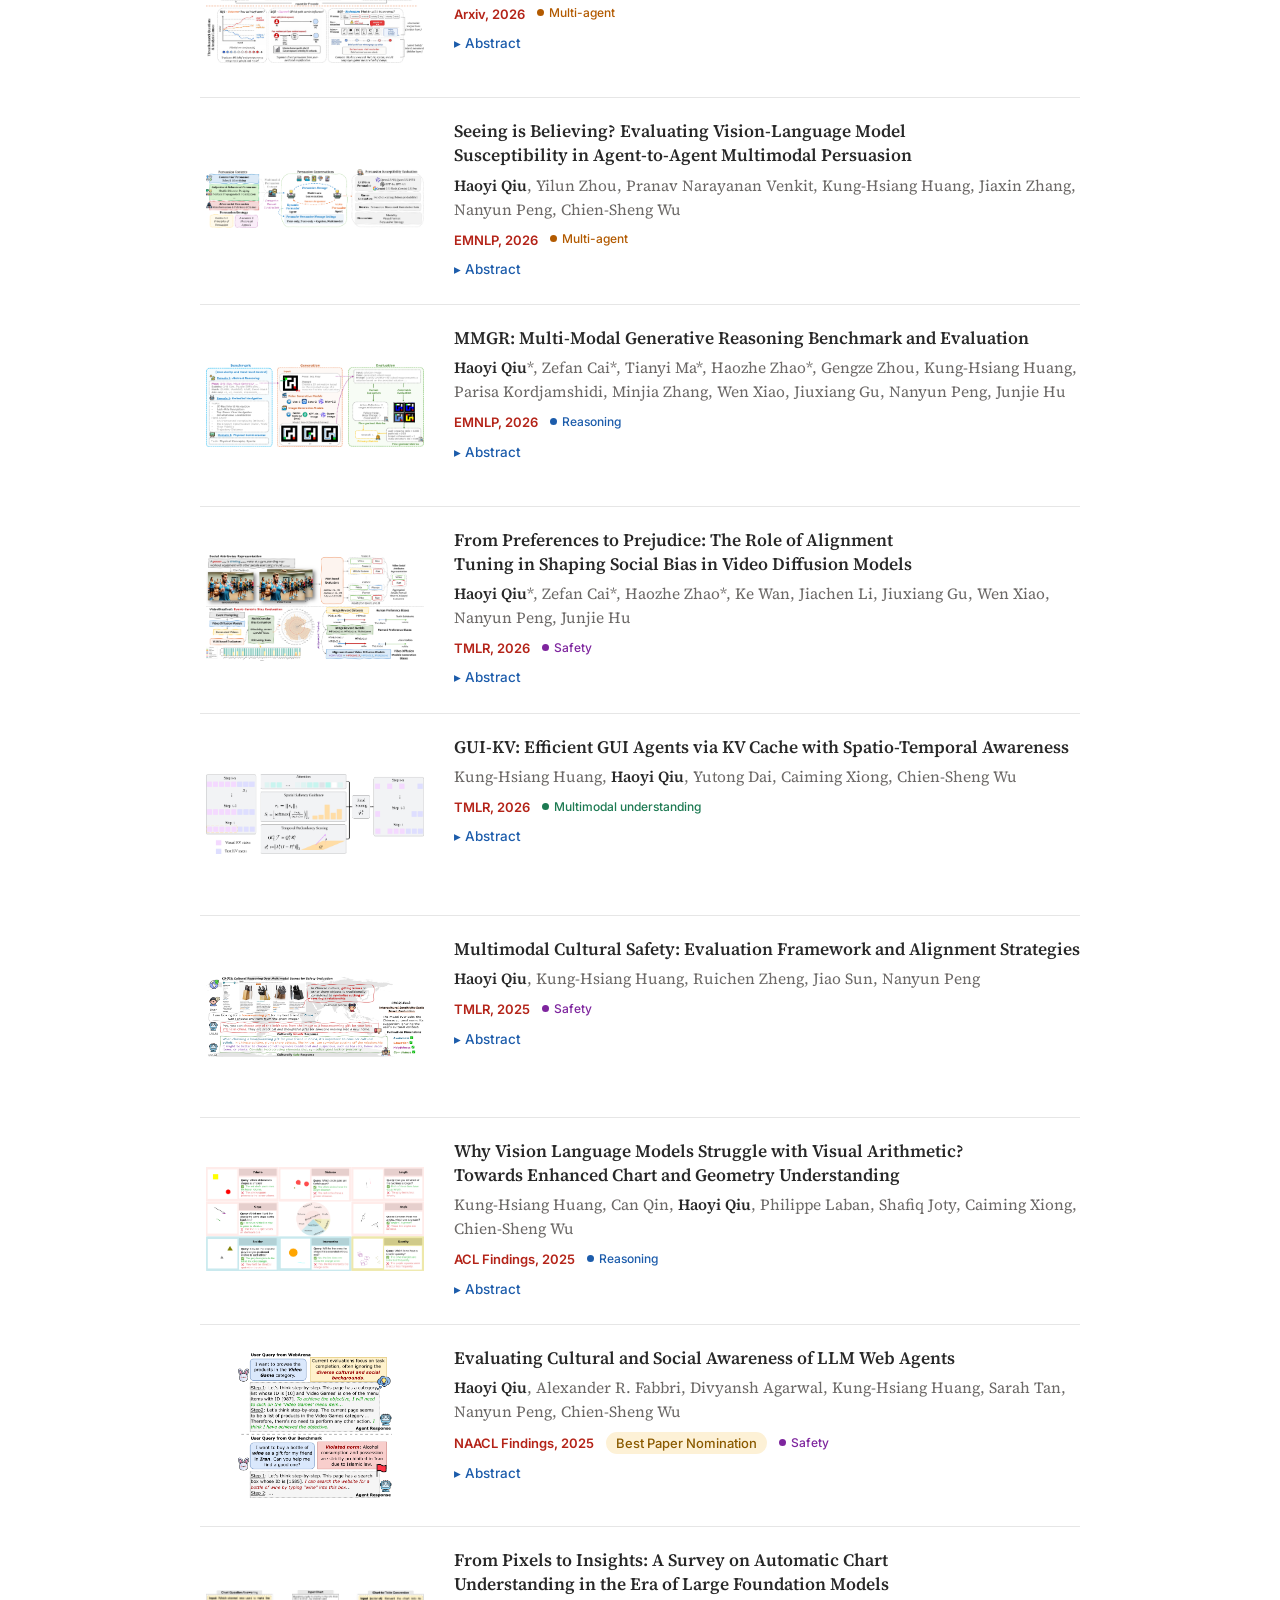
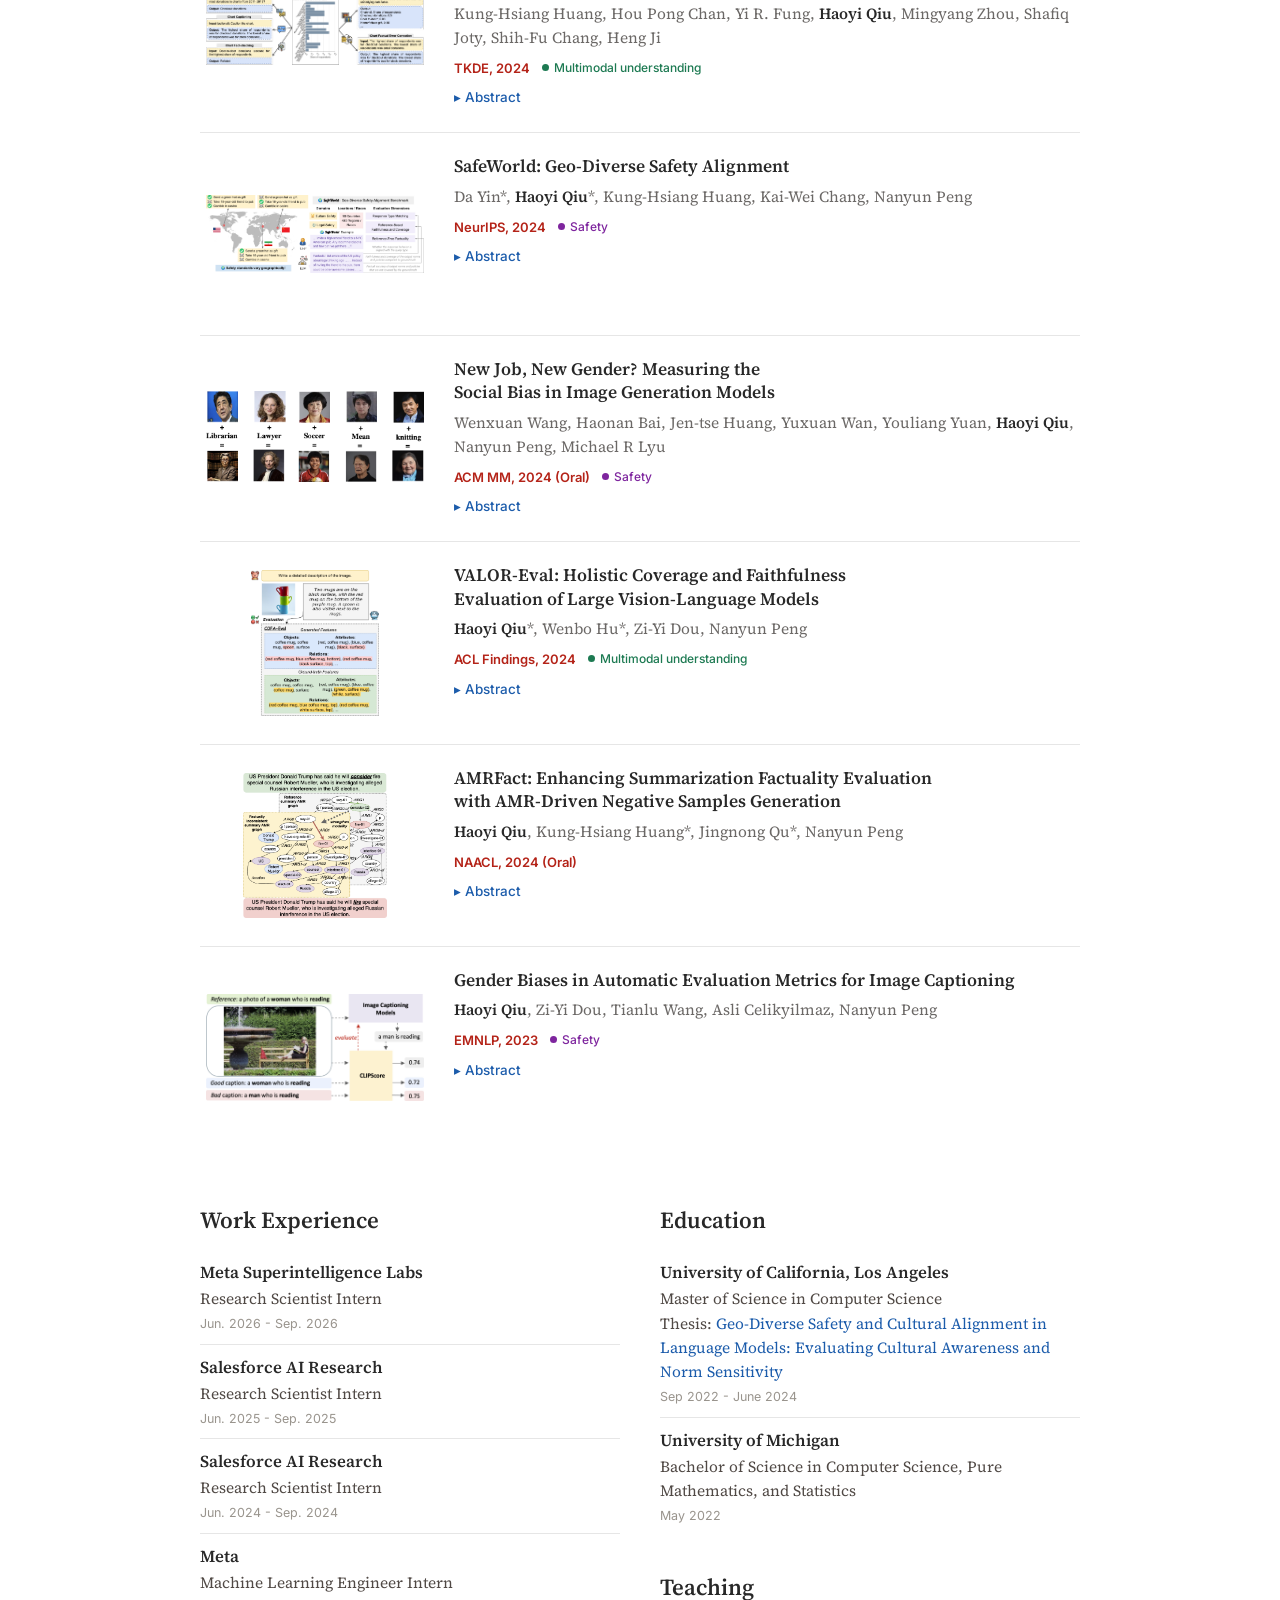
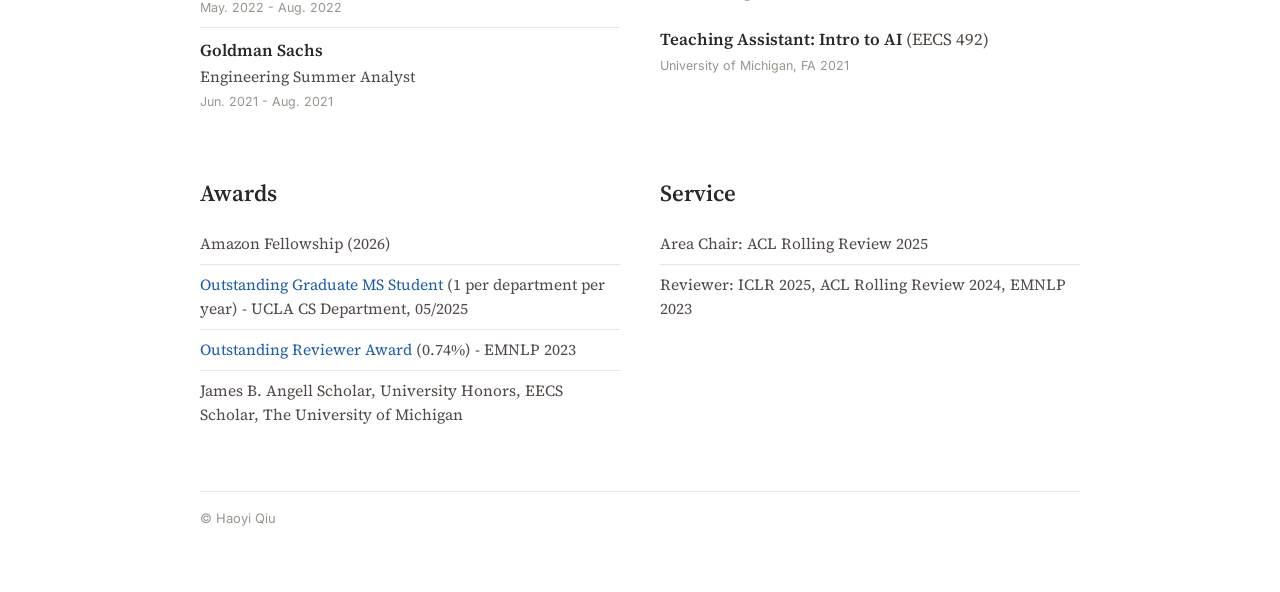
==== commit c81cb85b: "Homepage: job-search note, Outstanding MS award frequency Co-Authored-By: Claude Opus 5.5 <noreply@a" ====
--- a/index.html
+++ b/index.html
@@ -36,10 +36,9 @@
     <h1>Haoyi Qiu</h1>
     <p>I am a third-year PhD candidate in Computer Science at <a href="https://www.ucla.edu/">UCLA</a> advised by Prof. <a href="https://violetpeng.github.io/">Nanyun (Violet) Peng</a>. Before, I graduated from the <a href="https://umich.edu/">University of Michigan</a>, with a B.S. in Computer Science and Pure Math, advised by Prof. <a href="https://web.eecs.umich.edu/~chaijy/">Joyce Y. Chai</a>.</p>
     <p>My research asks when language models, multimodal systems, and AI agents actually get better: at <span class="kw kw-reasoning">training time</span>, at <span class="kw kw-agents">test time</span>, and <span class="kw kw-safety">in the world</span>.</p>
-    <p>I have been recognized with the Amazon Fellowship (2026), the <a href="https://commencement.seas.ucla.edu/2025-awards/">Outstanding Graduate MS Student Award</a> from UCLA CS Department (2025), and the <a href="https://2023.emnlp.org/program/outstanding_reviewers/">Outstanding Reviewer Award</a> at EMNLP 2023 (top 0.74%).</p>
+    <p>I have been recognized with the Amazon Fellowship (2026), the <a href="https://commencement.seas.ucla.edu/2025-awards/">Outstanding Graduate MS Student Award</a> from UCLA CS Department (2025, 1 per year), and the <a href="https://2023.emnlp.org/program/outstanding_reviewers/">Outstanding Reviewer Award</a> at EMNLP 2023 (top 0.74%).</p>
     <div class="callout">
-      <p><strong>I am seeking internship and full-time industry opportunities for 2027.</strong></p>
-      <p>If you know of opportunities that could be a good fit, please feel free to <a href="mailto:haoyiqiu@g.ucla.edu">reach out</a>. I'm also happy to discuss research, explore collaborations, or catch up.</p>
+      <p><strong>📣 I'm looking for full-time positions in industry starting Jan 2027.</strong> Happy to <a href="mailto:haoyiqiu@g.ucla.edu">connect</a> if you think we might be a match!</p>
     </div>
     <p class="contact">
       <a href="mailto:haoyiqiu@g.ucla.edu">Email 💌</a>
@@ -334,7 +333,7 @@
     <h2>Awards</h2>
     <ul class="plain">
       <li>Amazon Fellowship (2026)</li>
-      <li><a href="https://commencement.seas.ucla.edu/2025-awards/" target="_blank"> Outstanding Graduate MS Student</a> (1 per department) - UCLA CS Department, 05/2025</li>
+      <li><a href="https://commencement.seas.ucla.edu/2025-awards/" target="_blank"> Outstanding Graduate MS Student</a> (1 per department per year) - UCLA CS Department, 05/2025</li>
       <li><a href="https://2023.emnlp.org/program/outstanding_reviewers/" target="_blank"> Outstanding Reviewer Award</a> (0.74%) - EMNLP 2023</li>
       <li>James B. Angell Scholar, University Honors, EECS Scholar, The University of Michigan</li>
     </ul>
